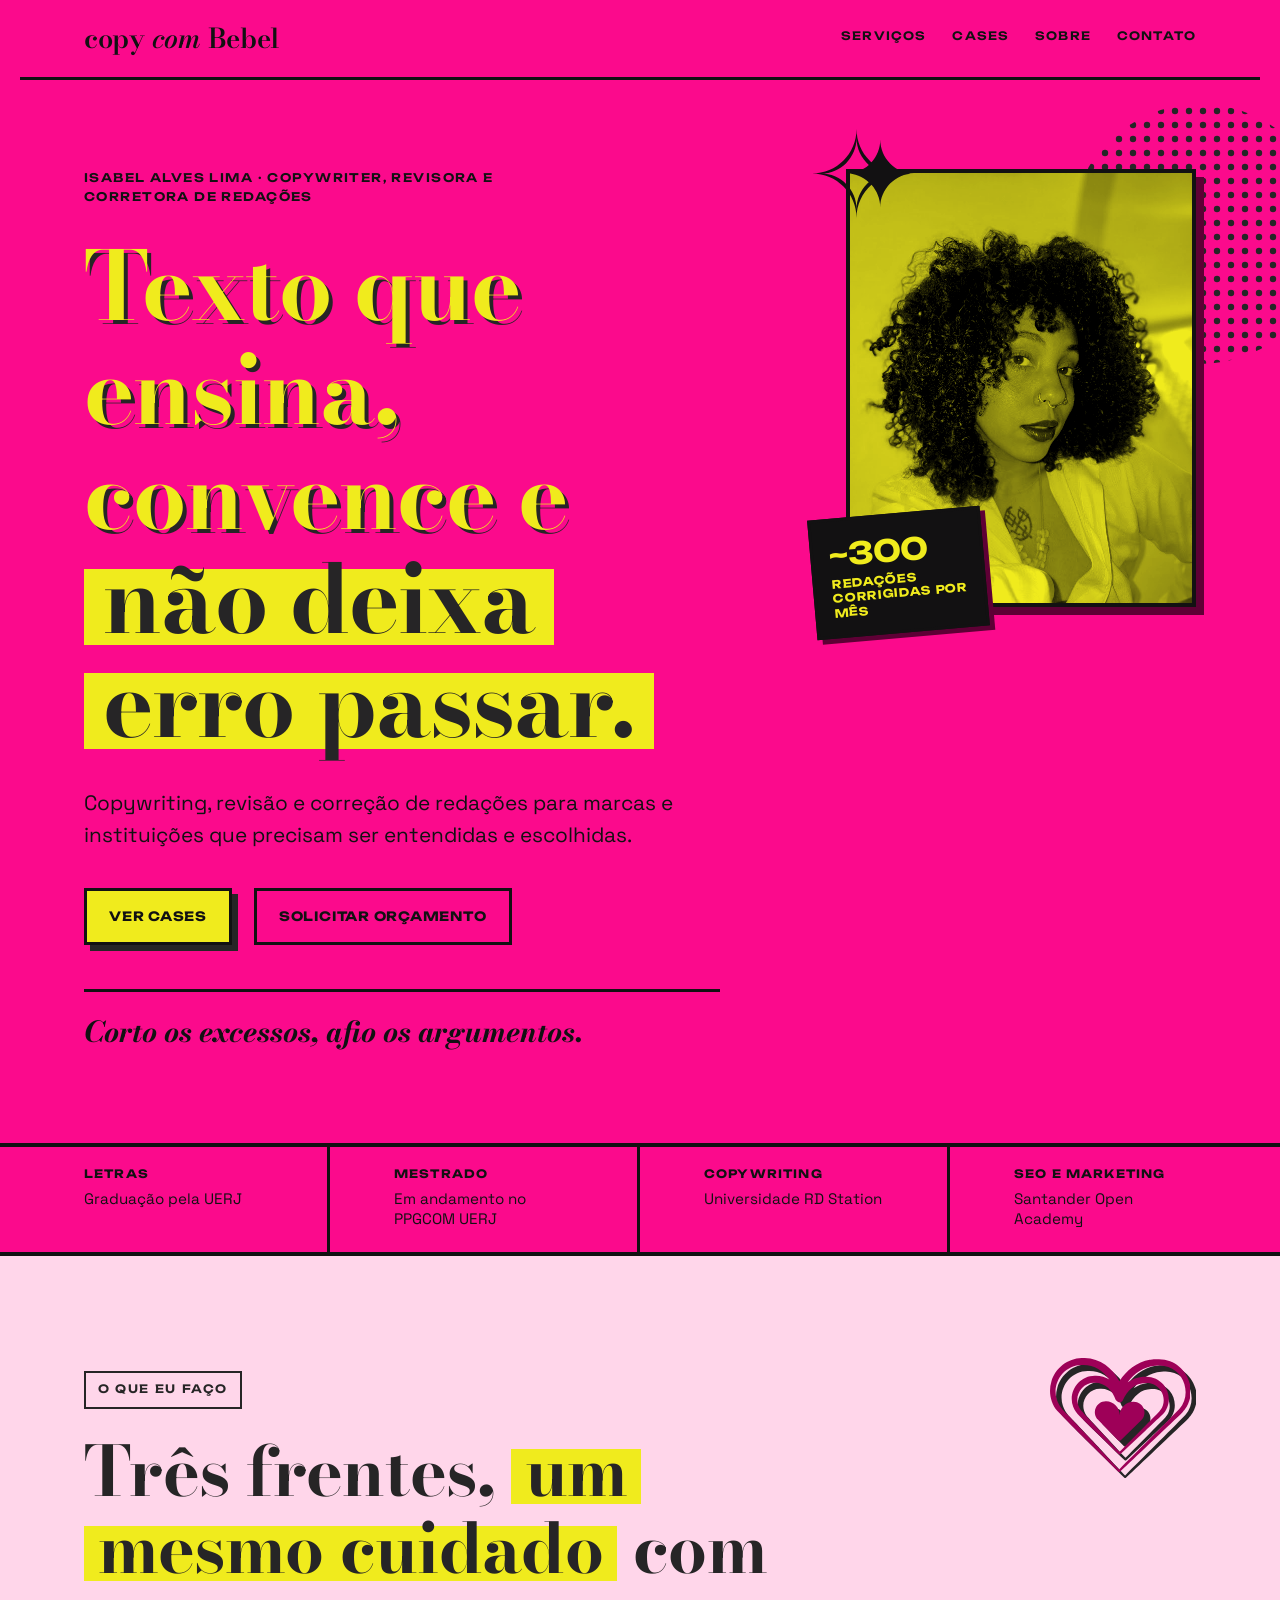
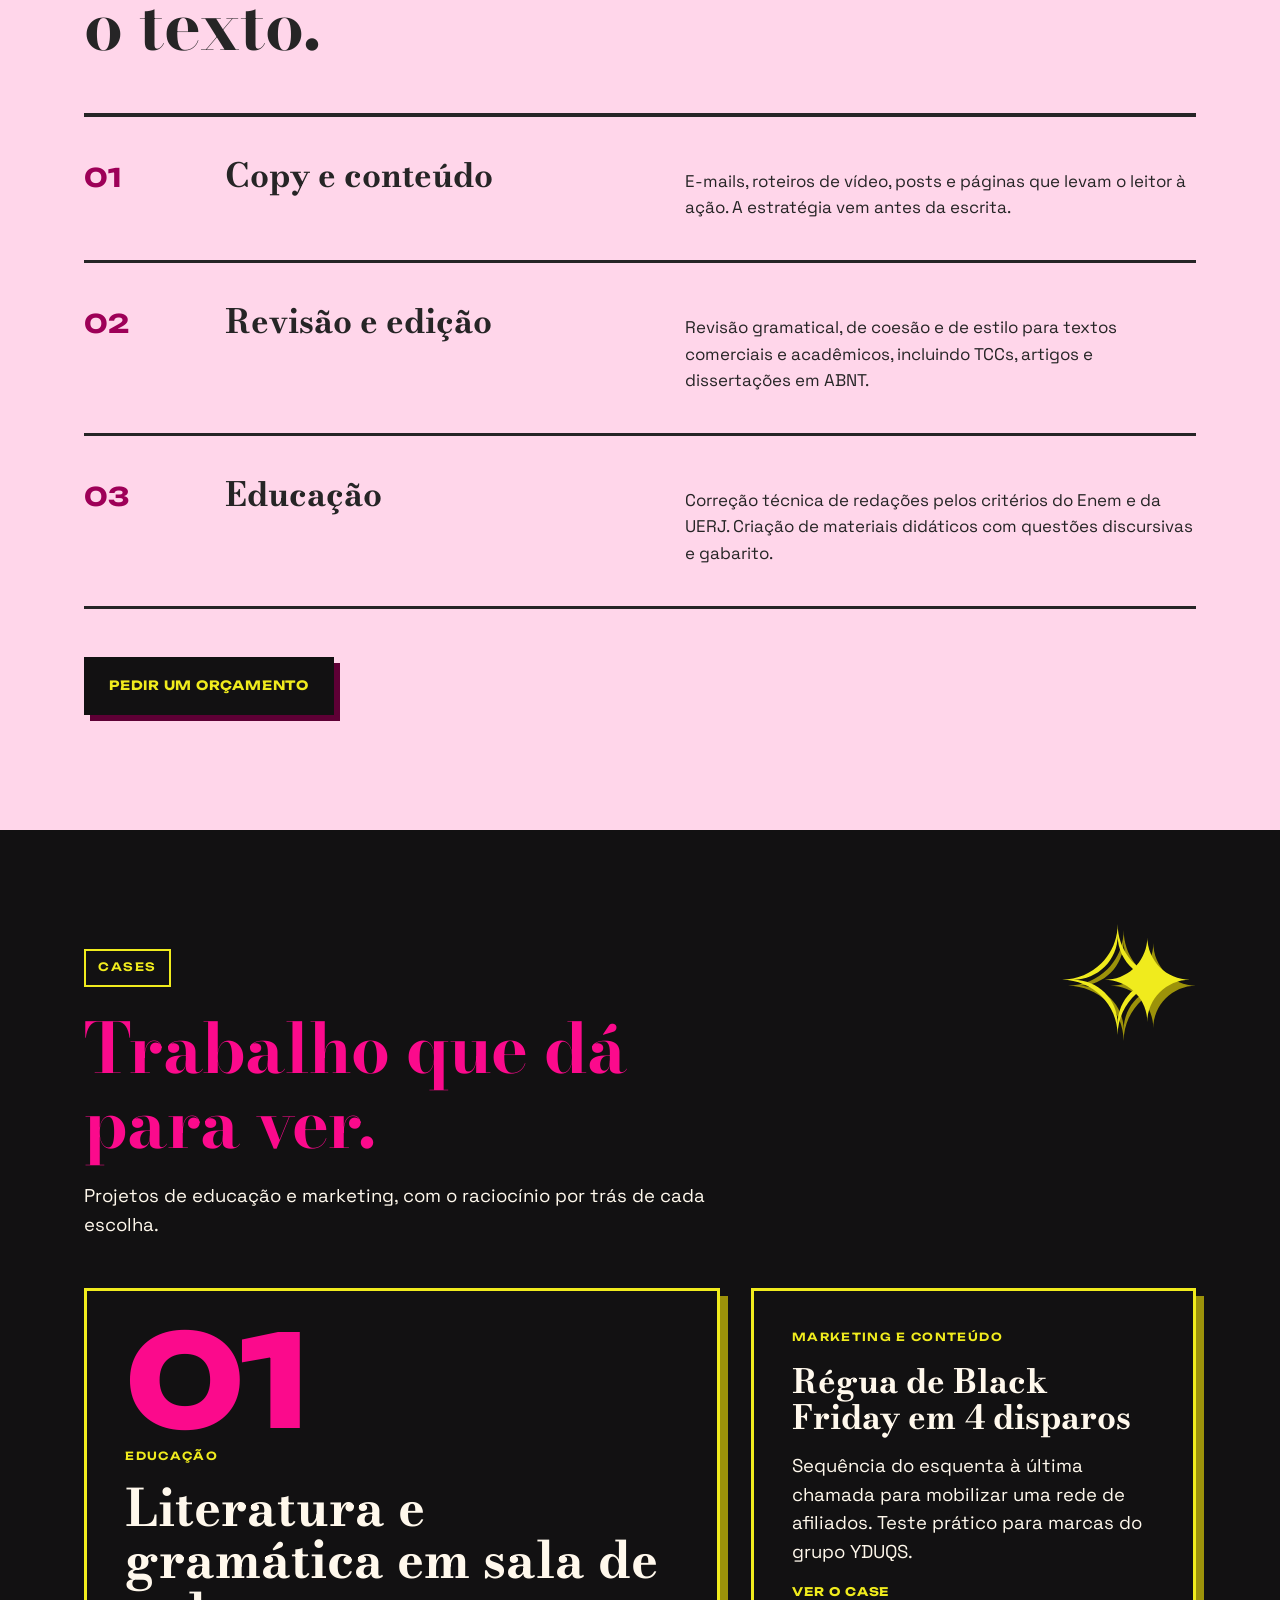
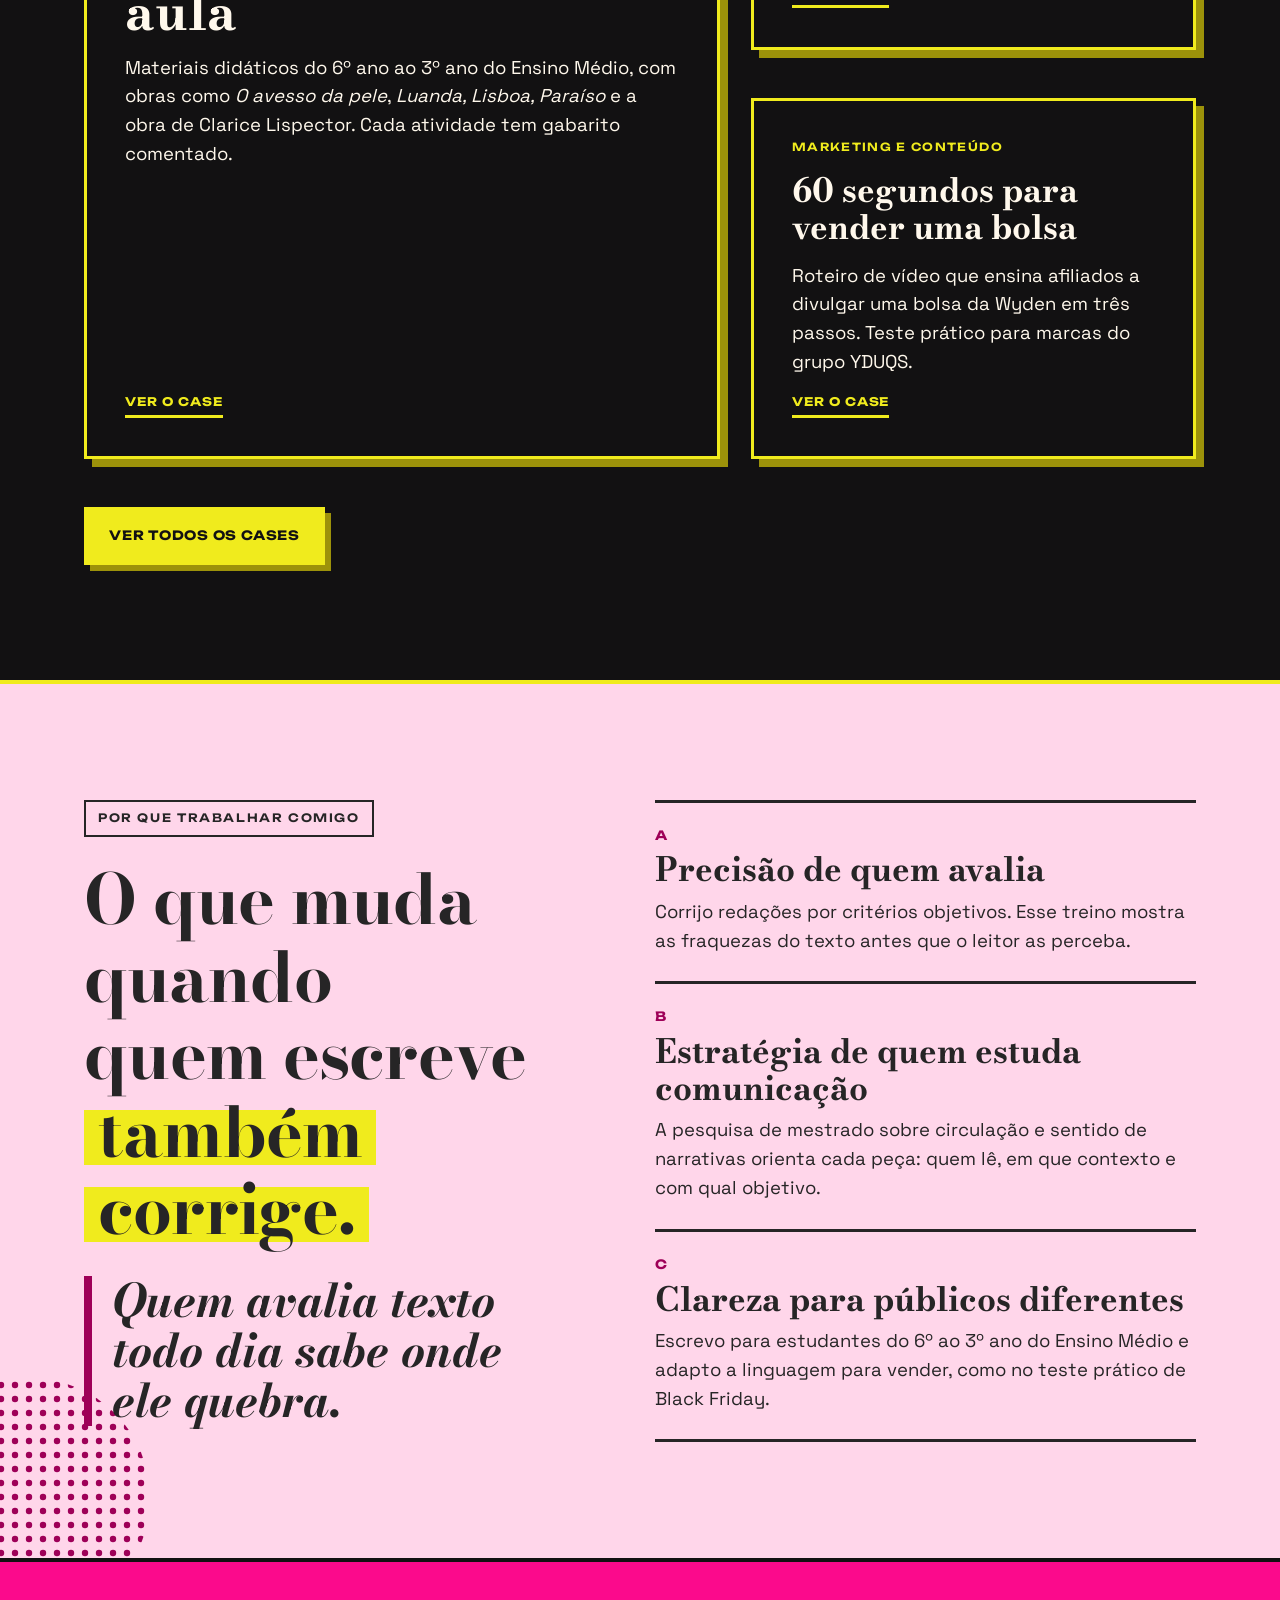
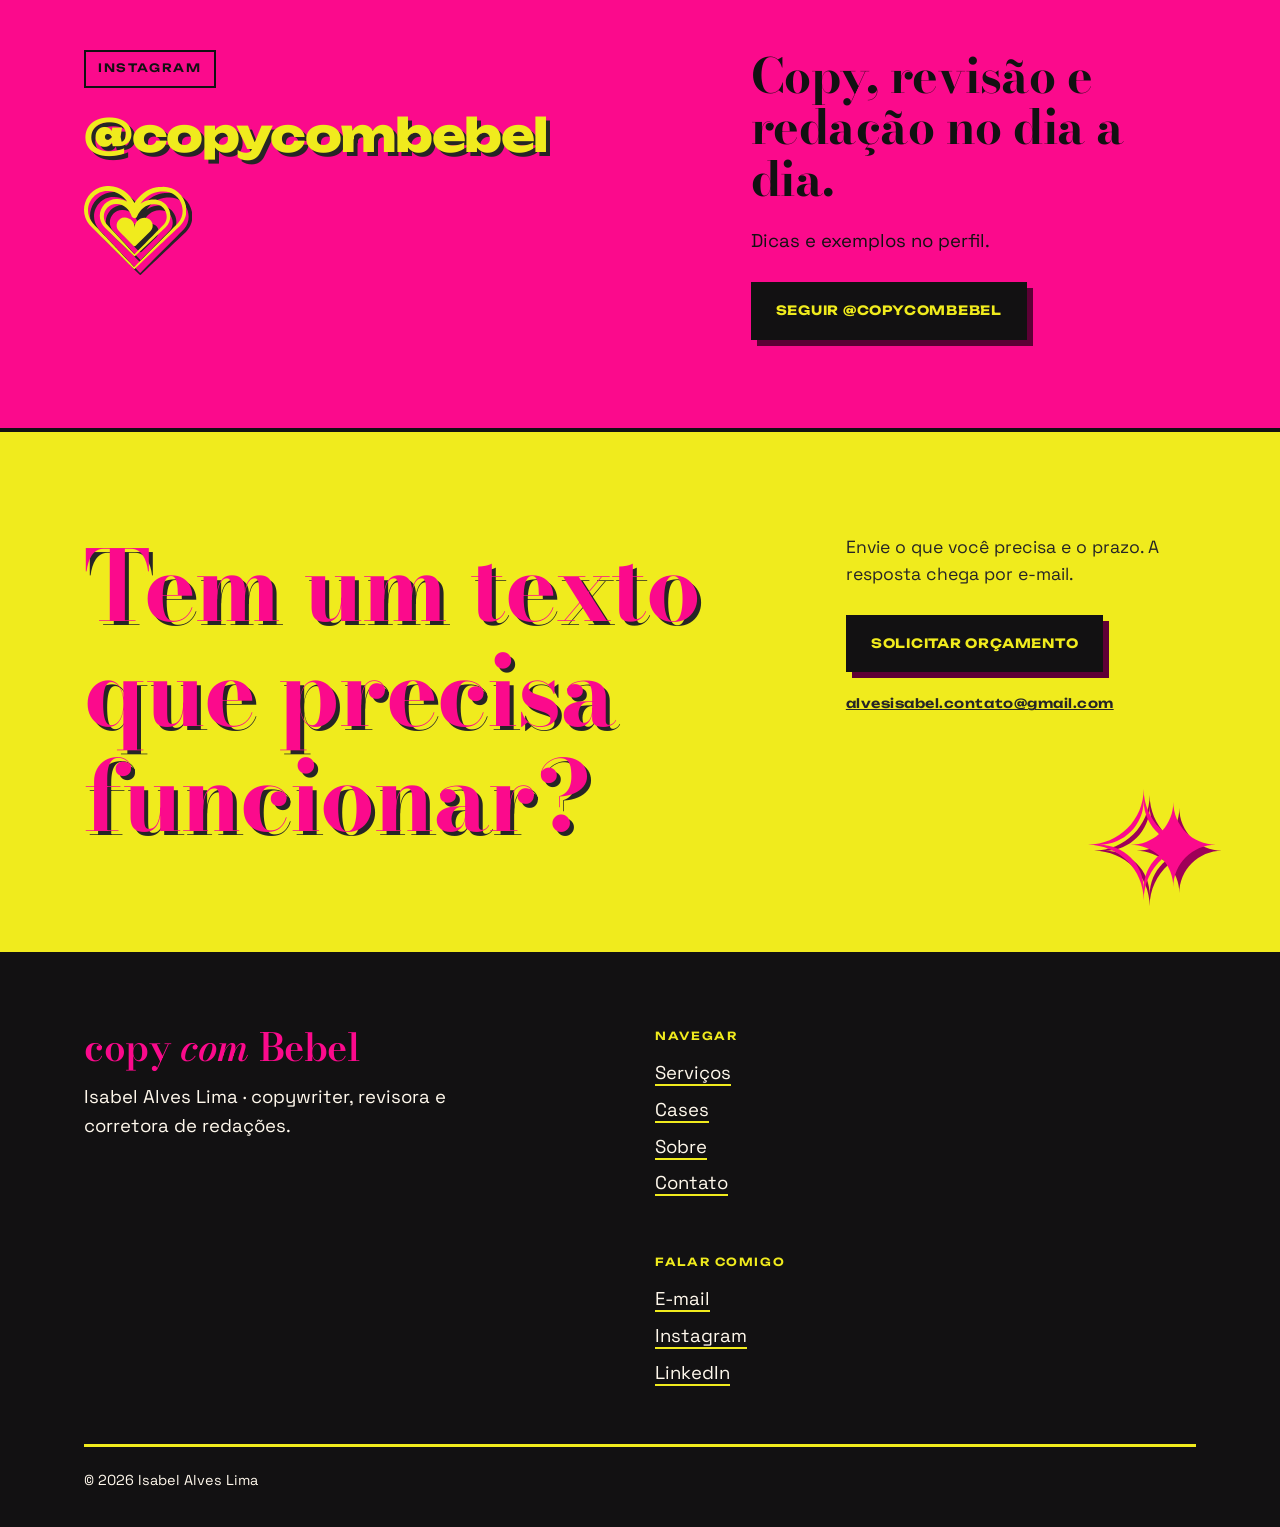
==== index.html @ 8095c794 "Add files via upload" ====
<!DOCTYPE html>
<html lang="pt-BR">
<head>
<meta charset="utf-8">
<meta name="viewport" content="width=device-width, initial-scale=1">
<title>Isabel Alves Lima (Bebel) · Copywriter, revisora e corretora de redações</title>
<meta name="description" content="Copywriting, revisão de textos e correção de redações para marcas e instituições. Portfólio de Isabel Alves Lima (Bebel).">
<meta property="og:title" content="Isabel Alves Lima (Bebel) · Copywriter, revisora e corretora de redações">
<meta property="og:description" content="Copywriting, revisão de textos e correção de redações para marcas e instituições.">
<meta property="og:type" content="website">
<meta property="og:locale" content="pt_BR">
<meta name="theme-color" content="#FB0A8C">

<link rel="preconnect" href="https://fonts.googleapis.com">
<link rel="preconnect" href="https://fonts.gstatic.com" crossorigin>
<link href="https://fonts.googleapis.com/css2?family=Bodoni+Moda:ital,opsz,wght@0,6..96,500..800;1,6..96,500..800&family=Space+Grotesk:wght@400..700&family=Unbounded:wght@400..800&display=swap" rel="stylesheet">

<link rel="stylesheet" href="style.css">
</head>

<body>
<svg width="0" height="0" style="position:absolute" aria-hidden="true" focusable="false">
  <symbol id="faisca" viewBox="0 0 136.7 118.88"><path d="M79.39,74.49c7.3,8.08,11.75,18.79,11.75,30.53h0c0-25.17,20.4-45.57,45.56-45.57h0c-25.16,0-45.56-20.4-45.56-45.57h0c0,11.75-4.45,22.45-11.74,30.53-.86-.77-1.7-1.55-2.52-2.36-10.78-10.78-17.42-25.63-17.42-42.05,0,16.42-6.66,31.27-17.41,42.05C31.29,52.78,16.42,59.44,0,59.44c16.42,0,31.29,6.66,42.05,17.42,10.75,10.76,17.41,25.63,17.41,42.02C59.46,101.23,67.17,85.38,79.39,74.49ZM45.59,73.29c-8.55-8.55-20.37-13.85-33.42-13.85,13.05,0,24.87-5.3,33.42-13.85,8.58-8.55,13.87-20.37,13.87-33.42,0,14.29,6.36,27.09,16.38,35.76-8.05,7.16-18.65,11.52-30.27,11.52h0c11.62,0,22.21,4.36,30.26,11.52-.86.74-1.71,1.51-2.52,2.32-8.55,8.55-13.85,20.38-13.85,33.45C59.46,93.67,54.17,81.84,45.59,73.29Z"/></symbol>
  <symbol id="coracao" viewBox="0 0 89.94 72.95"><path d="M68.87.78c-.42,0-1.42.03-1.84.03-.41.04-1.24.09-1.66.13-.3.04-1.35.21-1.64.24-4.03.7-7.89,2.37-11.17,4.8-3.29,2.44-6.05,5.49-8.23,8.92C39.83,6.15,31.65-.19,21.26,0,11.99-.25,3.52,6.01.92,14.89c-2.03,6.39-.64,13.73,3.66,18.87,10.49,10.95,28.33,28.2,39.08,38.97.27.29.73.3,1.01.01,9.47-8.99,29.35-27.87,38.62-36.67.44-.43,1.1-1.08,1.52-1.54.39-.47,1.04-1.21,1.38-1.72C95.91,19.26,85.52.19,68.87.78ZM44.4,59.95c-5.76-6.22-16.59-17.89-22.08-23.73-1.84-1.95-3.56-3.64-4.34-6.14-2.37-7.06,3.26-14.83,10.81-14.28,6.45-.04,11.25,5.07,13.14,10.9,0,0,.89.95.89.95,1.09,1.21,3.24.8,3.79-.75,1.21-3,3.21-5.78,5.73-7.79,2.38-1.9,5.34-3,8.39-3.1,1.78-.13,3.6.03,5.26.73,6.28,2.52,8.71,10.87,4.66,16.36-.1.14-.46.59-.56.73-.26.27-.6.68-.87.94C63.25,40.82,50.84,53.41,44.4,59.95ZM82.62,32.61c-9.54,9.78-28.32,28.39-38.44,38.59-.94-1.01-16.27-17.27-16.27-17.27,0,0-16.82-17.76-16.82-17.76-.67-.7-2.51-2.63-3.11-3.31-1.56-1.72-2.79-3.78-3.53-5.97C.67,15.83,9.36,3.77,21.17,4.47c7.19-.01,12.94,3.81,16.77,9.3-2.64-1.61-5.7-2.53-9.06-2.44-10.27-.22-17.71,10.3-14.07,19.89.81,2.18,2.21,4.09,3.87,5.65,6.61,6.52,18.53,18.13,25.19,24.62.27.29.74.3,1.02,0l16.2-15.18c1.85-1.75,8.95-8.36,10.65-10.01,5.3-5.08,5.49-13.63.81-19.21-2.76-3.43-7.22-5.33-11.6-5.17-.87,0-1.8.03-2.67.15-3.13.36-6.09,1.62-8.64,3.46,4.14-5.89,10.22-10.08,17.64-10.61.9-.05,2-.09,2.9-.1,1.83.02,3.65.34,5.39.93C86.47,9.67,90.29,23.82,82.62,32.61Z"/><path d="M53.41,27.89h0c-4.85-.06-8.83,3.82-8.89,8.67v.13c.06-4.87-3.8-8.88-8.67-9.01h0c-6.24-.17-9.53,7.35-5.16,11.82l12.58,12.9c.57.59,1.52.6,2.11.02l12.9-12.58C62.76,35.48,59.66,27.88,53.41,27.89Z"/></symbol>
</svg>
<a class="skip" href="#conteudo">Ir para o conteúdo</a>

<!-- =============== 1 · HERO · Seção Clássica =============== -->
<header class="sec sec--classica">
  <div class="topo">
    <a class="logo" href="index.html" aria-label="copy com Bebel, página inicial">copy <em>com</em> Bebel</a>
    <nav class="menu" aria-label="Principal">
      <a href="#servicos">Serviços</a>
      <a href="#cases">Cases</a>
      <a href="#sobre">Sobre</a>
      <a href="contato.html">Contato</a>
    </nav>
  </div>

  <div class="hero grid" id="conteudo">
    <span class="ht ht--preto ht-a" aria-hidden="true"></span>

    <div class="hero__texto">
      <p class="kicker">Isabel Alves Lima · copywriter, revisora e corretora de redações</p>
      <h1 class="display">Texto que ensina, convence e <span class="mark">não deixa erro passar.</span></h1>
      <p class="hero__sub">Copywriting, revisão e correção de redações para marcas e instituições que precisam ser entendidas e escolhidas.</p>
      <div class="acoes">
        <a class="btn" href="#cases">Ver cases</a>
        <a class="btn btn--vazio" href="contato.html">Solicitar orçamento</a>
      </div>
      <p class="lema">Corto os excessos, afio os argumentos.</p>
    </div>

    <figure class="hero__foto">
      <div class="foto">
        <img src="assets/foto-bebel.jpg" alt="Isabel Alves Lima, a Bebel" width="800" height="1000">
      </div>
      <svg class="deco deco--hero" viewBox="0 0 136.7 118.88" aria-hidden="true" focusable="false"><use href="#faisca"/></svg>
      <figcaption class="selo"><b>~300</b>redações corrigidas por mês</figcaption>
    </figure>
  </div>

  <div class="fatos">
    <ul>
      <li><strong>Letras</strong>Graduação pela UERJ</li>
      <li><strong>Mestrado</strong>Em andamento no PPGCOM UERJ</li>
      <li><strong>Copywriting</strong>Universidade RD Station</li>
      <li><strong>SEO e Marketing</strong>Santander Open Academy</li>
    </ul>
  </div>
</header>

<main>

<!-- =============== 2 · SERVIÇOS · Seção Suave =============== -->
<section class="sec sec--suave" id="servicos" aria-labelledby="t-servicos">
  <svg class="deco deco--servicos" viewBox="0 0 89.94 72.95" aria-hidden="true" focusable="false"><use href="#coracao"/></svg>
  <div class="wrap grid">
    <div class="cab">
      <span class="tag">O que eu faço</span>
      <h2 class="display h2" id="t-servicos">Três frentes, <span class="mark">um mesmo cuidado</span> com o texto.</h2>
    </div>

    <div class="linhas">
      <article class="linha">
        <span class="num">01</span>
        <h3 class="h3">Copy e conteúdo</h3>
        <p>E-mails, roteiros de vídeo, posts e páginas que levam o leitor à ação. A estratégia vem antes da escrita.</p>
      </article>
      <article class="linha">
        <span class="num">02</span>
        <h3 class="h3">Revisão e edição</h3>
        <p>Revisão gramatical, de coesão e de estilo para textos comerciais e acadêmicos, incluindo TCCs, artigos e dissertações em ABNT.</p>
      </article>
      <article class="linha">
        <span class="num">03</span>
        <h3 class="h3">Educação</h3>
        <p>Correção técnica de redações pelos critérios do Enem e da UERJ. Criação de materiais didáticos com questões discursivas e gabarito.</p>
      </article>
    </div>

    <div class="servicos__fim">
      <a class="btn btn--preto" href="contato.html">Pedir um orçamento</a>
    </div>
  </div>
</section>

<!-- =============== 3 · CASES · Seção Noturna =============== -->
<section class="sec sec--noturna" id="cases" aria-labelledby="t-cases">
  <svg class="deco deco--cases" viewBox="0 0 136.7 118.88" aria-hidden="true" focusable="false"><use href="#faisca"/></svg>
  <div class="wrap grid">
    <div class="cab">
      <span class="tag">Cases</span>
      <h2 class="display h2" id="t-cases">Trabalho que dá para ver.</h2>
      <p>Projetos de educação e marketing, com o raciocínio por trás de cada escolha.</p>
    </div>

    <article class="case case--grande" id="case-1">
      <span class="grande-num" aria-hidden="true">01</span>
      <span class="rotulo">Educação</span>
      <h3 class="h3">Literatura e gramática em sala de aula</h3>
      <p>Materiais didáticos do 6º ano ao 3º ano do Ensino Médio, com obras como <em>O avesso da pele</em>, <em>Luanda, Lisboa, Paraíso</em> e a obra de Clarice Lispector. Cada atividade tem gabarito comentado.</p>
      <a class="link" href="cases.html#case-1">Ver o case</a>
    </article>

    <article class="case case--a" id="case-4">
      <span class="rotulo">Marketing e conteúdo</span>
      <h3 class="h3">Régua de Black Friday em 4 disparos</h3>
      <p>Sequência do esquenta à última chamada para mobilizar uma rede de afiliados. Teste prático para marcas do grupo YDUQS.</p>
      <a class="link" href="cases.html#case-4">Ver o case</a>
    </article>

    <article class="case case--b" id="case-6">
      <span class="rotulo">Marketing e conteúdo</span>
      <h3 class="h3">60 segundos para vender uma bolsa</h3>
      <p>Roteiro de vídeo que ensina afiliados a divulgar uma bolsa da Wyden em três passos. Teste prático para marcas do grupo YDUQS.</p>
      <a class="link" href="cases.html#case-6">Ver o case</a>
    </article>

    <div class="cases__fim">
      <a class="btn btn--noturno" href="cases.html">Ver todos os cases</a>
    </div>
  </div>
</section>

<!-- =============== 4 · POR QUE · Seção Suave =============== -->
<section class="sec sec--suave" id="sobre" aria-labelledby="t-sobre">
  <span class="ht ht--rosa800 ht-a" aria-hidden="true"></span>
  <div class="wrap grid">
    <div class="lado">
      <span class="tag">Por que trabalhar comigo</span>
      <h2 class="display h2" id="t-sobre">O que muda quando quem escreve <span class="mark">também corrige.</span></h2>
      <p class="citacao">Quem avalia texto todo dia sabe onde ele quebra.</p>
    </div>

    <div class="corpo">
      <div class="ponto">
        <span class="num">A</span>
        <h3 class="h3">Precisão de quem avalia</h3>
        <p>Corrijo redações por critérios objetivos. Esse treino mostra as fraquezas do texto antes que o leitor as perceba.</p>
      </div>
      <div class="ponto">
        <span class="num">B</span>
        <h3 class="h3">Estratégia de quem estuda comunicação</h3>
        <p>A pesquisa de mestrado sobre circulação e sentido de narrativas orienta cada peça: quem lê, em que contexto e com qual objetivo.</p>
      </div>
      <div class="ponto">
        <span class="num">C</span>
        <h3 class="h3">Clareza para públicos diferentes</h3>
        <p>Escrevo para estudantes do 6º ao 3º ano do Ensino Médio e adapto a linguagem para vender, como no teste prático de Black Friday.</p>
      </div>
    </div>
  </div>
</section>

<!-- =============== 5 · INSTAGRAM · Seção Clássica =============== -->
<section class="sec sec--classica" id="instagram" aria-labelledby="t-insta">
  <div class="wrap grid">
    <div class="esq">
      <span class="tag">Instagram</span>
      <p class="arroba">@copycombebel</p>
      <svg class="deco deco--insta" viewBox="0 0 89.94 72.95" aria-hidden="true" focusable="false"><use href="#coracao"/></svg>
    </div>
    <div class="dir">
      <h2 class="display" id="t-insta">Copy, revisão e redação no dia a dia.</h2>
      <p>Dicas e exemplos no perfil.</p>
      <a class="btn btn--preto" href="https://instagram.com/copycombebel" rel="noopener">Seguir @copycombebel</a>
    </div>
  </div>
</section>

<!-- =============== 6 · CHAMADA · Seção Invertida =============== -->
<section class="sec sec--invertida" id="chamada" aria-labelledby="t-chamada">
  <svg class="deco deco--chamada" viewBox="0 0 136.7 118.88" aria-hidden="true" focusable="false"><use href="#faisca"/></svg>
  <div class="wrap grid">
    <div class="esq">
      <h2 class="display" id="t-chamada">Tem um texto que precisa funcionar?</h2>
    </div>
    <div class="dir">
      <p>Envie o que você precisa e o prazo. A resposta chega por e-mail.</p>
      <a class="btn btn--preto" href="contato.html">Solicitar orçamento</a>
      <a class="mail" href="mailto:alvesisabel.contato@gmail.com">alvesisabel.contato@gmail.com</a>
    </div>
  </div>
</section>

</main>

<!-- =============== 7 · RODAPÉ · Seção Noturna =============== -->
<footer class="sec sec--noturna rodape">
  <div class="wrap grid">
    <div class="nome">
      <a class="logo" href="index.html">copy <em>com</em> Bebel</a>
      <p>Isabel Alves Lima · copywriter, revisora e corretora de redações.</p>
    </div>
    <div class="col">
      <h3>Navegar</h3>
      <ul>
        <li><a href="#servicos">Serviços</a></li>
        <li><a href="#cases">Cases</a></li>
        <li><a href="#sobre">Sobre</a></li>
        <li><a href="contato.html">Contato</a></li>
      </ul>
    </div>
    <div class="col">
      <h3>Falar comigo</h3>
      <ul>
        <li><a href="mailto:alvesisabel.contato@gmail.com">E-mail</a></li>
        <li><a href="https://instagram.com/copycombebel" rel="noopener">Instagram</a></li>
        <li><a href="https://www.linkedin.com/in/isabel-alves-lima/" rel="noopener">LinkedIn</a></li>
      </ul>
    </div>
    <p class="fim">© 2026 Isabel Alves Lima</p>
  </div>
</footer>
</body>
</html>
---- style.css ----
/* =========================================================
   copy com Bebel · zine / risografia
   Cores chapadas, sombras chapadas, retícula só como textura
   ========================================================= */
:root{
  --rosa:#FB0A8C;
  --amarelo:#F0EB1D;
  --preto:#262526;
  --preto-fundo:#121112;
  --papel:#FFF8EC;
  --suave:#FFD6EA;
  --rosa-800:#9E0058;
  --rosa-900:#5E0035;
  --amarelo-sombra:#9C920A;

  --titulo:"Bodoni Moda","Didot","Bodoni 72",Georgia,serif;
  --selo:"Unbounded","Arial Black",Arial,sans-serif;
  --corpo:"Space Grotesk",system-ui,-apple-system,"Segoe UI",Arial,sans-serif;

  --pad:clamp(20px,5vw,72px);
  --max:1240px;
}

*,*::before,*::after{box-sizing:border-box}
html{scroll-behavior:smooth;-webkit-text-size-adjust:100%}
body{
  margin:0;
  font-family:var(--corpo);
  font-size:clamp(1rem,.96rem + .25vw,1.16rem);
  line-height:1.55;
  color:var(--preto-fundo);
  background:var(--rosa);
}
img{max-width:100%;display:block}
a{color:inherit}
h1,h2,h3,p,ul,figure{margin:0}
ul{padding:0;list-style:none}

.skip{
  position:absolute;left:-9999px;top:0;z-index:100;
  background:var(--amarelo);color:var(--preto-fundo);
  padding:12px 16px;font-family:var(--selo);font-size:.8rem;border:3px solid var(--preto-fundo);
}
.skip:focus{left:12px;top:12px}

/* ---------- Estrutura de seção ---------- */
.sec{position:relative;overflow:hidden;border-bottom:4px solid var(--preto-fundo)}
.wrap{position:relative;z-index:1;max-width:var(--max);margin:0 auto;padding:clamp(56px,9vw,120px) var(--pad)}
.grid{display:grid;grid-template-columns:repeat(12,1fr);column-gap:clamp(16px,2.4vw,32px);row-gap:clamp(28px,4vw,48px)}

/* 1. Clássica */
.sec--classica{
  background:var(--rosa);color:var(--preto-fundo);
  --line:var(--preto-fundo);--focus:var(--preto-fundo);
}
/* 2. Noturna */
.sec--noturna{
  background:var(--preto-fundo);color:var(--papel);
  border-bottom-color:var(--amarelo);
  --line:var(--amarelo);--focus:var(--amarelo);
}
/* 3. Suave */
.sec--suave{
  background:var(--suave);color:var(--preto);
  --line:var(--preto);--focus:var(--rosa-800);
}
/* 4. Invertida */
.sec--invertida{
  background:var(--amarelo);color:var(--preto);
  --line:var(--preto);--focus:var(--preto);
}

a:focus-visible,button:focus-visible{outline:3px solid var(--focus,var(--preto-fundo));outline-offset:4px}

/* ---------- Tipografia ---------- */
.tag{
  display:inline-block;
  font-family:var(--selo);font-weight:600;font-size:.72rem;
  letter-spacing:.14em;text-transform:uppercase;
  padding:8px 12px;border:2px solid var(--line);
}
.display{
  font-family:var(--titulo);font-weight:700;
  font-variation-settings:"opsz" 28;
  line-height:1.08;letter-spacing:-.01em;
}
.h2{font-size:clamp(2.2rem,5.4vw,4.6rem)}
.h3{
  font-family:var(--titulo);font-weight:700;
  font-variation-settings:"opsz" 6;
  font-size:clamp(1.5rem,2.6vw,2.2rem);line-height:1.1;
}
.num{font-family:var(--selo);font-weight:700;line-height:1}

/* Marca-texto chapado */
.mark{
  color:var(--preto);
  background-image:url("data:image/svg+xml,%3Csvg xmlns='http://www.w3.org/2000/svg' width='2' height='2'%3E%3Crect width='2' height='2' fill='%23F0EB1D'/%3E%3C/svg%3E");
  background-repeat:no-repeat;
  background-size:100% .8em;
  background-position:0 62%;
  padding:0 .2em;
  -webkit-box-decoration-break:clone;box-decoration-break:clone;
}

/* ---------- Botões ---------- */
.btn{
  display:inline-block;
  font-family:var(--selo);font-weight:700;font-size:.8rem;
  letter-spacing:.06em;text-transform:uppercase;text-decoration:none;
  padding:16px 22px;
  border:3px solid var(--preto-fundo);
  background:var(--amarelo);color:var(--preto-fundo);
  box-shadow:6px 6px 0 var(--preto);
  transition:transform .12s ease,box-shadow .12s ease;
}
.btn:hover{transform:translate(6px,6px);box-shadow:0 0 0 var(--preto)}
.btn--vazio{background:transparent;box-shadow:none}
.btn--vazio:hover{transform:none;background:var(--preto-fundo);color:var(--amarelo)}
.btn--preto{background:var(--preto-fundo);color:var(--amarelo);box-shadow:6px 6px 0 var(--rosa-900)}
.btn--preto:hover{box-shadow:0 0 0 var(--rosa-900)}
.btn--noturno{border-color:var(--amarelo);box-shadow:6px 6px 0 var(--amarelo-sombra)}
.btn--noturno:hover{box-shadow:0 0 0 var(--amarelo-sombra)}
.acoes{display:flex;flex-wrap:wrap;gap:20px 22px}

/* ---------- Retícula (halftone) usada com parcimônia ---------- */
.ht{position:absolute;z-index:0;pointer-events:none}
.ht--preto{background-image:url("data:image/svg+xml,%3Csvg xmlns='http://www.w3.org/2000/svg' width='14' height='14'%3E%3Ccircle cx='7' cy='7' r='3.2' fill='%23262526'/%3E%3C/svg%3E")}
.ht--rosa{background-image:url("data:image/svg+xml,%3Csvg xmlns='http://www.w3.org/2000/svg' width='14' height='14'%3E%3Ccircle cx='7' cy='7' r='3.2' fill='%23FB0A8C'/%3E%3C/svg%3E")}
.ht--rosa800{background-image:url("data:image/svg+xml,%3Csvg xmlns='http://www.w3.org/2000/svg' width='14' height='14'%3E%3Ccircle cx='7' cy='7' r='3.2' fill='%239E0058'/%3E%3C/svg%3E")}


/* ---------- Componentes gráficos da marca (SVG, cor chapada) ---------- */
.deco{position:absolute;z-index:0;display:block;height:auto;fill:currentColor;pointer-events:none}
.deco--hero{z-index:3;width:clamp(64px,8vw,104px);left:-34px;top:-40px;color:var(--preto-fundo)}
.deco--servicos{width:clamp(96px,11vw,150px);right:clamp(24px,7vw,110px);top:clamp(56px,8vw,110px);color:var(--rosa-800);filter:drop-shadow(6px 6px 0 var(--preto))}
.deco--cases{width:clamp(90px,10vw,140px);right:clamp(24px,7vw,110px);top:clamp(52px,7vw,96px);color:var(--amarelo);filter:drop-shadow(6px 6px 0 var(--amarelo-sombra))}
.deco--insta{position:static;width:clamp(72px,8vw,110px);margin-top:28px;color:var(--amarelo);filter:drop-shadow(6px 6px 0 var(--preto))}
.deco--chamada{width:clamp(90px,10vw,140px);right:clamp(24px,5vw,80px);bottom:clamp(24px,4vw,56px);color:var(--rosa);filter:drop-shadow(6px 6px 0 var(--rosa-800))}
@media (max-width:960px){
  .deco--servicos,.deco--cases,.deco--chamada{display:none}
  .deco--hero{left:-8px;top:-34px}
}

/* =========================================================
   1 · HERO (Clássica)
   ========================================================= */
.topo{
  display:flex;flex-wrap:wrap;align-items:center;justify-content:space-between;
  gap:14px 32px;
  max-width:var(--max);margin:0 auto;padding:22px var(--pad);
  border-bottom:3px solid var(--line);
}
.logo{
  font-family:var(--titulo);font-weight:600;font-variation-settings:"opsz" 11;font-size:1.7rem;line-height:1;
  text-decoration:none;color:var(--preto-fundo);letter-spacing:-.01em;
}
.logo em{font-style:italic;font-weight:600}
.menu{display:flex;flex-wrap:wrap;gap:6px 26px}
.menu a{
  font-family:var(--selo);font-weight:600;font-size:.72rem;letter-spacing:.1em;text-transform:uppercase;
  text-decoration:none;color:var(--preto-fundo);
  padding:6px 0;border-bottom:3px solid transparent;
}
.menu a:hover{border-bottom-color:var(--preto-fundo)}

.hero{max-width:var(--max);margin:0 auto;padding:clamp(40px,7vw,96px) var(--pad) clamp(48px,7vw,88px);position:relative}
.hero__texto{grid-column:1 / span 7;position:relative;z-index:2}
.hero__foto{grid-column:9 / span 4;position:relative;align-self:start;margin-top:0}

.kicker{
  font-family:var(--selo);font-weight:600;font-size:.74rem;letter-spacing:.12em;text-transform:uppercase;
  margin-bottom:28px;max-width:46ch;
}
.hero h1{
  color:var(--amarelo);
  font-size:clamp(2.7rem,7.4vw,6.4rem);
  text-shadow:4px 4px 0 var(--preto);
  line-height:1.1;
  margin-bottom:32px;
}
.hero h1 .mark{text-shadow:none}
#servicos h2,#sobre h2{line-height:1.12}
.hero__sub{max-width:34em;font-size:clamp(1.05rem,1rem + .4vw,1.3rem);margin-bottom:36px;color:var(--preto-fundo)}
.lema{
  font-family:var(--titulo);font-style:italic;font-weight:700;font-variation-settings:"opsz" 11;
  font-size:clamp(1.3rem,2.4vw,1.8rem);margin-top:44px;
  padding-top:18px;border-top:3px solid var(--line);max-width:28em;
}

.foto{
  position:relative;
  background:var(--amarelo);
  border:4px solid var(--preto-fundo);
  box-shadow:8px 8px 0 var(--rosa-900);
  aspect-ratio:4/5;
  overflow:hidden;
}
.foto img{
  width:100%;height:100%;object-fit:cover;
  filter:grayscale(1) contrast(1.25);
  mix-blend-mode:multiply;
}
.selo{
  position:absolute;left:-34px;bottom:-26px;z-index:3;
  transform:rotate(-5deg);
  background:var(--preto-fundo);color:var(--amarelo);
  font-family:var(--selo);font-weight:700;font-size:.72rem;letter-spacing:.06em;text-transform:uppercase;
  line-height:1.3;padding:14px 16px;border:3px solid var(--preto-fundo);
  box-shadow:5px 5px 0 var(--rosa-900);
  max-width:15em;
}
.selo b{display:block;font-size:1.9rem;letter-spacing:-.02em;margin-bottom:2px}
.hero .ht-a{width:260px;height:260px;border-radius:50%;right:-70px;top:24px;z-index:0}

.fatos{
  border-top:4px solid var(--line);
  position:relative;z-index:2;
}
.fatos ul{
  max-width:var(--max);margin:0 auto;
  display:grid;grid-template-columns:repeat(4,1fr);
}
.fatos li{
  padding:20px var(--pad) 22px;
  border-right:3px solid var(--line);
  font-size:.95rem;line-height:1.35;
}
.fatos li:first-child{padding-left:var(--pad)}
.fatos li:last-child{border-right:0}
.fatos strong{display:block;font-family:var(--selo);font-weight:700;font-size:.72rem;letter-spacing:.1em;text-transform:uppercase;margin-bottom:6px}

/* =========================================================
   2 · SERVIÇOS (Suave)
   ========================================================= */
#servicos .cab{grid-column:1 / span 8}
#servicos .cab .tag{margin-bottom:24px}
#servicos h2{color:var(--preto)}
#servicos .cab p{margin-top:22px;max-width:36em;font-size:1.1rem}
.linhas{grid-column:1 / -1;border-top:4px solid var(--line)}
.linha{
  display:grid;grid-template-columns:90px minmax(0,4fr) minmax(0,5fr);
  gap:12px clamp(20px,4vw,56px);
  padding:clamp(24px,3.2vw,40px) 0;
  border-bottom:3px solid var(--line);
  align-items:baseline;
}
.linha .num{font-size:1.6rem;color:var(--rosa-800)}
.linha p{font-size:1.06rem;max-width:34em}
.servicos__fim{grid-column:1 / -1;display:flex;justify-content:flex-start}
#servicos .ht-a{width:220px;height:220px;right:-60px;top:36px;border-radius:50%;opacity:1}

/* =========================================================
   3 · CASES (Noturna)
   ========================================================= */
#cases h2{color:var(--rosa)}
#cases .cab{grid-column:1 / span 7}
#cases .cab .tag{margin-bottom:24px;color:var(--amarelo)}
#cases .cab p{margin-top:22px;max-width:34em;color:var(--papel)}
.case{
  background:var(--preto-fundo);
  border:3px solid var(--amarelo);
  box-shadow:8px 8px 0 var(--amarelo-sombra);
  padding:clamp(22px,3vw,40px);
  display:flex;flex-direction:column;gap:16px;
  position:relative;
}
.case .rotulo{
  font-family:var(--selo);font-weight:600;font-size:.7rem;letter-spacing:.12em;text-transform:uppercase;
  color:var(--amarelo);
}
.case h3{color:var(--papel)}
.case p{color:var(--papel);max-width:36em}
.case a.link{
  margin-top:auto;align-self:flex-start;
  font-family:var(--selo);font-weight:700;font-size:.74rem;letter-spacing:.08em;text-transform:uppercase;
  color:var(--amarelo);text-decoration:none;border-bottom:3px solid var(--amarelo);padding-bottom:4px;
}
.case a.link:hover{background:var(--amarelo);color:var(--preto-fundo)}
.case--grande{grid-column:1 / span 7;grid-row:2 / span 2}
.case--grande h3{font-size:clamp(2rem,4vw,3.4rem);line-height:1.02}
.case--a{grid-column:8 / span 5;grid-row:2}
.case--b{grid-column:8 / span 5;grid-row:3}
.case .grande-num{
  font-family:var(--selo);font-weight:800;font-size:clamp(4rem,10vw,8rem);line-height:.8;
  color:var(--rosa);letter-spacing:-.04em;
}
#cases .ht-a{width:200px;height:200px;right:-50px;top:-40px;border-radius:50%}
.cases__fim{grid-column:1 / -1}

/* =========================================================
   4 · POR QUE (Suave)
   ========================================================= */
#sobre h2{color:var(--preto)}
#sobre .lado{grid-column:1 / span 5;position:relative}
#sobre .lado .tag{margin-bottom:24px}
#sobre .citacao{
  font-family:var(--titulo);font-weight:700;font-style:italic;font-variation-settings:"opsz" 14;
  font-size:clamp(1.8rem,3.6vw,3rem);line-height:1.08;
  margin-top:28px;padding-left:20px;border-left:8px solid var(--rosa-800);
}
#sobre .corpo{grid-column:7 / span 6}
.ponto{padding:26px 0;border-top:3px solid var(--line)}
.ponto:last-child{border-bottom:3px solid var(--line)}
.ponto .num{font-size:.8rem;color:var(--rosa-800);letter-spacing:.1em;margin-bottom:10px;display:block}
.ponto h3{margin-bottom:10px}
.ponto p{max-width:34em}
.ponto a{color:var(--rosa-800);font-weight:600}
#sobre .ht-a{width:240px;height:240px;left:-90px;bottom:-60px;border-radius:50%}

/* =========================================================
   5 · INSTAGRAM (Clássica)
   ========================================================= */
#instagram .wrap{padding-top:clamp(48px,7vw,88px);padding-bottom:clamp(48px,7vw,88px)}
#instagram .esq{grid-column:1 / span 7}
#instagram .dir{grid-column:8 / span 5;align-self:start}
#instagram .tag{margin-bottom:24px}
#instagram .arroba{
  font-family:var(--selo);font-weight:800;
  font-size:clamp(1.25rem,3.6vw,3.1rem);line-height:1;letter-spacing:-.03em;white-space:nowrap;
  color:var(--amarelo);text-shadow:4px 4px 0 var(--preto);
}
#instagram h2{font-size:clamp(1.9rem,3.8vw,3rem);color:var(--preto-fundo);margin-bottom:22px}
#instagram .dir p{margin-bottom:26px;max-width:28em}

/* =========================================================
   6 · CHAMADA (Invertida)
   ========================================================= */
#chamada .wrap{padding-top:clamp(56px,8vw,104px);padding-bottom:clamp(56px,8vw,104px)}
#chamada .esq{grid-column:1 / span 8}
#chamada h2{
  color:var(--rosa);
  font-size:clamp(2.6rem,7.6vw,6.4rem);
  text-shadow:4px 4px 0 var(--preto);
}
#chamada .dir{grid-column:9 / span 4;align-self:start}
#chamada .dir p{margin-bottom:26px;font-size:1.1rem}
#chamada .ht-a{width:240px;height:240px;right:-70px;top:-70px;border-radius:50%}
#chamada .mail{
  display:inline-block;margin-top:22px;
  font-family:var(--selo);font-weight:600;font-size:.8rem;letter-spacing:.04em;
  color:var(--preto);word-break:break-all;
}

/* =========================================================
   7 · RODAPÉ (Noturna)
   ========================================================= */
.rodape{border-bottom:0}
.rodape .wrap{padding-top:clamp(40px,6vw,72px);padding-bottom:36px}
.rodape .nome{grid-column:1 / span 5}
.rodape .nome .logo{color:var(--rosa);font-size:2.4rem}
.rodape .nome p{margin-top:14px;color:var(--papel);max-width:24em}
.rodape .col{grid-column:7 / span 3}
.rodape .col h3{
  font-family:var(--selo);font-weight:600;font-size:.7rem;letter-spacing:.14em;text-transform:uppercase;
  color:var(--amarelo);margin-bottom:14px;
}
.rodape .col li{margin-bottom:8px}
.rodape .col a{color:var(--papel);text-decoration:none;border-bottom:2px solid var(--amarelo)}
.rodape .col a:hover{background:var(--amarelo);color:var(--preto-fundo)}
.rodape .fim{
  grid-column:1 / -1;padding-top:22px;border-top:3px solid var(--amarelo);
  font-size:.9rem;color:var(--papel);
}

/* =========================================================
   Responsivo
   ========================================================= */
@media (max-width:960px){
  .hero__texto,.hero__foto{grid-column:1 / -1}
  .hero__foto{max-width:340px;margin:20px 0 0 6px}
  .hero .ht-a{right:-90px;top:auto;bottom:40px}
  .fatos ul{grid-template-columns:1fr 1fr}
  .fatos li:nth-child(2){border-right:0}
  .fatos li:nth-child(-n+2){border-bottom:3px solid var(--line)}
  #servicos .cab,#cases .cab{grid-column:1 / -1}
  .linha{grid-template-columns:56px 1fr}
  .linha p{grid-column:2}
    .case--grande,.case--a,.case--b{grid-column:1 / -1;grid-row:auto}
  #sobre .lado,#sobre .corpo{grid-column:1 / -1}
  #instagram .esq,#instagram .dir,#chamada .esq,#chamada .dir{grid-column:1 / -1}
  .rodape .nome,.rodape .col{grid-column:1 / -1}
}
@media (max-width:560px){
  #sobre .ht-a,#chamada .ht-a,#cases .ht-a{display:none}
  .topo{padding-top:18px;padding-bottom:18px}
  .menu{gap:4px 18px}
  .selo{left:-12px;bottom:-30px}
  .fatos ul{grid-template-columns:1fr}
  .fatos li{border-right:0;border-bottom:3px solid var(--line)}
  .fatos li:last-child{border-bottom:0}
  .btn{padding:14px 18px}
  .acoes{gap:18px}
}
@media (prefers-reduced-motion:reduce){
  html{scroll-behavior:auto}
  .btn{transition:none}
}

/* =========================================================
   Páginas internas (cases e contato)
   ========================================================= */
.menu a[aria-current="page"]{border-bottom-color:var(--preto-fundo)}
.hero-int{max-width:var(--max);margin:0 auto;padding:clamp(40px,7vw,88px) var(--pad) clamp(48px,7vw,88px);position:relative}
.hero-int h1{
  color:var(--amarelo);
  font-size:clamp(2.4rem,6.4vw,5.4rem);
  text-shadow:4px 4px 0 var(--preto);
  line-height:1.1;margin-bottom:28px;max-width:14em;
}
.hero-int h1 .mark{text-shadow:none}
.hero-int p.sub{max-width:34em;font-size:clamp(1.05rem,1rem + .4vw,1.3rem);color:var(--preto-fundo)}

/* Filtros */
.filtros{display:flex;flex-wrap:wrap;gap:14px 16px;align-items:center}
.filtros .tag{margin-right:8px}
.filtro{
  font-family:var(--selo);font-weight:700;font-size:.75rem;letter-spacing:.08em;text-transform:uppercase;
  padding:13px 18px;border:3px solid var(--preto);background:transparent;color:var(--preto);cursor:pointer;
}
.filtro:hover{background:var(--preto);color:var(--suave)}
.filtro[aria-pressed="true"]{background:var(--preto);color:var(--suave);box-shadow:5px 5px 0 var(--rosa-800)}

/* Lista de cases */
#lista h2{color:var(--rosa)}
.cases-grid{grid-column:1 / -1;display:grid;grid-template-columns:repeat(12,1fr);gap:clamp(24px,3vw,40px) clamp(16px,2.4vw,32px)}
.cases-grid .case{grid-column:span 6}
.cases-grid .case.w7{grid-column:span 7}
.cases-grid .case.w5{grid-column:span 5}
.cases-grid .case[hidden]{display:none}
.num-case{font-family:var(--selo);font-weight:800;font-size:clamp(2.4rem,5vw,3.6rem);line-height:.9;color:var(--rosa);letter-spacing:-.04em}
.case .detalhes{display:grid;gap:8px;margin-top:4px;padding-top:14px;border-top:2px solid var(--amarelo)}
.case .detalhes li{font-size:.95rem;color:var(--papel);padding-left:1.1em;position:relative}
.case .detalhes li::before{content:"";position:absolute;left:0;top:.6em;width:.5em;height:.5em;background:var(--amarelo)}

/* Contato */
.contato__lado{grid-column:1 / span 5}
.contato__form{grid-column:7 / span 6}
.contato__lado h2{color:var(--preto);margin-bottom:24px}
.contato__lado p{max-width:28em}
.canais{margin-top:32px;border-top:3px solid var(--line)}
.canais li{border-bottom:3px solid var(--line)}
.canais a{
  display:flex;justify-content:space-between;gap:16px;align-items:baseline;
  padding:18px 0;text-decoration:none;color:var(--preto);
}
.canais span{font-family:var(--selo);font-weight:600;font-size:.7rem;letter-spacing:.12em;text-transform:uppercase;color:var(--rosa-800)}
.canais strong{font-family:var(--titulo);font-weight:700;font-size:clamp(1.1rem,2vw,1.5rem);word-break:break-word;text-align:right}
.canais a:hover strong{background-image:url("data:image/svg+xml,%3Csvg xmlns='http://www.w3.org/2000/svg' width='2' height='2'%3E%3Crect width='2' height='2' fill='%23F0EB1D'/%3E%3C/svg%3E");background-size:100% .8em;background-repeat:no-repeat;background-position:0 62%}
.form{
  border:4px solid var(--preto);padding:clamp(22px,3.4vw,40px);
  box-shadow:8px 8px 0 var(--rosa-800);
  display:grid;gap:22px;
}
.campo{display:grid;gap:8px}
.campo label{font-family:var(--selo);font-weight:600;font-size:.72rem;letter-spacing:.1em;text-transform:uppercase}
.campo label small{font-family:var(--corpo);font-weight:400;letter-spacing:0;text-transform:none;font-size:.9rem;color:var(--rosa-800)}
.campo input,.campo select,.campo textarea{
  font:inherit;font-size:1rem;color:var(--preto);
  background:transparent;border:3px solid var(--preto);border-radius:0;
  padding:13px 14px;width:100%;
}
.campo textarea{min-height:150px;resize:vertical}
.campo input:focus,.campo select:focus,.campo textarea:focus{outline:4px solid var(--rosa-800);outline-offset:2px}
.form .nota{font-size:.92rem;max-width:34em}
.form .btn{justify-self:start;cursor:pointer}
.sec--invertida .mail-grande{
  font-family:var(--titulo);font-weight:700;font-size:clamp(1.5rem,4.4vw,3.4rem);
  color:var(--preto);word-break:break-word;line-height:1.1;
}
@media (max-width:960px){
  .cases-grid .case,.cases-grid .case.w7,.cases-grid .case.w5{grid-column:1 / -1}
  .contato__lado,.contato__form{grid-column:1 / -1}
}
.deco--hero-int{right:clamp(24px,8vw,140px);top:clamp(32px,6vw,72px);width:clamp(90px,12vw,170px);color:var(--amarelo);filter:drop-shadow(6px 6px 0 var(--preto))}
@media (max-width:960px){.deco--hero-int{display:none}}

/* =========================================================
   Cases completos
   ========================================================= */
.sec--noturna{--tit:var(--rosa);--h3:var(--rosa);--det:var(--amarelo);--txt:var(--papel);--tr-bg:var(--preto-fundo);--tr-sh:var(--amarelo-sombra)}
.sec--suave{--tit:var(--preto);--h3:var(--preto);--det:var(--rosa-800);--txt:var(--preto);--tr-bg:transparent;--tr-sh:var(--rosa-800)}
.sec--classica{--tit:var(--amarelo);--h3:var(--preto-fundo);--det:var(--preto-fundo);--txt:var(--preto-fundo);--tr-bg:var(--amarelo);--tr-sh:var(--preto)}

.cs .wrap{padding-top:clamp(48px,7vw,96px);padding-bottom:clamp(48px,7vw,96px)}
.cs-head{grid-column:1 / -1;display:flex;flex-direction:column;align-items:flex-start;gap:20px;max-width:58rem}
.cs-head h2{
  font-family:var(--titulo);font-weight:700;font-variation-settings:"opsz" 28;
  font-size:clamp(1.8rem,3.7vw,3rem);line-height:1.12;letter-spacing:-.01em;color:var(--tit);
}
.sec--classica .cs-head h2{text-shadow:3px 3px 0 var(--preto)}
.cs-head p{color:var(--txt);max-width:44em}
.cs .tag{color:var(--det);border-color:var(--line)}

.meta{grid-column:1 / span 4;margin:0;align-self:start}
.meta div{padding:14px 0;border-top:3px solid var(--line)}
.meta div:last-child{border-bottom:3px solid var(--line)}
.meta dt{font-family:var(--selo);font-weight:600;font-size:.66rem;letter-spacing:.12em;text-transform:uppercase;color:var(--det)}
.meta dd{margin:6px 0 0;font-size:.98rem;color:var(--txt)}

.cs-body{grid-column:6 / span 7;display:flex;flex-direction:column;gap:34px;color:var(--txt)}
.cs-body h3{font-family:var(--titulo);font-weight:700;font-variation-settings:"opsz" 6;font-size:clamp(1.4rem,2.4vw,1.8rem);line-height:1.1;color:var(--h3);margin-bottom:10px}
.cs-body p{max-width:40em}
.lista{display:grid;gap:10px}
.lista li{position:relative;padding-left:1.3em}
.lista li::before{content:"";position:absolute;left:0;top:.62em;width:.55em;height:.55em;background:var(--det)}

.trecho{
  border:3px solid var(--line);background:var(--tr-bg);color:var(--txt);
  box-shadow:8px 8px 0 var(--tr-sh);padding:clamp(20px,3vw,32px);
  display:grid;gap:12px;
}
.trecho .rot-label{font-family:var(--selo);font-weight:600;font-size:.66rem;letter-spacing:.12em;text-transform:uppercase;color:var(--det)}
.trecho p{max-width:none}
.trecho .gab strong{color:var(--det)}
.trecho .perg{font-weight:700}
.falso-btn{display:inline-block;justify-self:start;font-family:var(--selo);font-weight:700;font-size:.7rem;letter-spacing:.06em;text-transform:uppercase;padding:12px 16px;border:2px solid currentColor}

.demonstra{border-top:4px solid var(--line);padding-top:20px;display:grid;gap:10px}
.demonstra h3{margin-bottom:0}
.demonstra strong{color:var(--det)}

.nota-grupo{grid-column:1 / -1;font-family:var(--selo);font-weight:500;font-size:.78rem;line-height:1.6;letter-spacing:.02em;padding:16px 20px;border:3px solid var(--line);color:var(--txt)}

/* régua */
.regua{border-top:3px solid var(--line);padding:0;margin:0;list-style:none}
.regua li{display:grid;grid-template-columns:150px 1fr;gap:4px 24px;padding:16px 0;border-bottom:3px solid var(--line)}
.regua b{font-family:var(--selo);font-weight:700;font-size:.7rem;letter-spacing:.08em;text-transform:uppercase;color:var(--det);padding-top:.35em}
.regua strong{font-family:var(--titulo);font-weight:700;font-size:1.25rem}

/* roteiro em duas colunas */
.roteiro{border:3px solid var(--line)}
.rot{display:grid;grid-template-columns:130px 1fr 1fr}
.rot>div{padding:14px 16px;border-top:3px solid var(--line);border-left:3px solid var(--line);font-size:.95rem}
.rot>div:first-child{border-left:0}
.rot--h>div{border-top:0;font-family:var(--selo);font-weight:600;font-size:.66rem;letter-spacing:.1em;text-transform:uppercase;color:var(--det)}
.rot .t{font-family:var(--selo);font-weight:700;font-size:.66rem;letter-spacing:.06em;text-transform:uppercase;color:var(--det)}

/* correção de redações */
.cs-num{font-family:var(--selo);font-weight:800;font-size:clamp(3.4rem,9vw,7rem);line-height:.85;letter-spacing:-.04em;color:var(--amarelo);text-shadow:5px 5px 0 var(--preto)}
.cs-num-leg{font-family:var(--selo);font-weight:600;font-size:.78rem;letter-spacing:.08em;text-transform:uppercase;color:var(--txt)}
.cs-topo3{grid-column:1 / -1;display:grid;grid-template-columns:repeat(12,1fr);gap:24px clamp(16px,2.4vw,32px);align-items:end}
.cs-topo3 .cs-head{grid-column:1 / span 8}
.cs-topo3 .cs-n{grid-column:9 / span 4;display:grid;gap:10px}
.ex-label{grid-column:1 / -1;font-family:var(--selo);font-weight:700;font-size:.74rem;letter-spacing:.12em;text-transform:uppercase;border-bottom:3px solid var(--line);padding-bottom:10px}
.ex{grid-column:1 / -1;display:grid;grid-template-columns:repeat(12,1fr);gap:24px clamp(16px,2.4vw,32px);align-items:start}
.ex .img{grid-column:1 / span 5;margin:0;display:grid;gap:12px}
.ex .img a{display:block}
.ex .img img{width:100%;height:auto;border:4px solid var(--preto-fundo);background:var(--papel);box-shadow:8px 8px 0 var(--rosa-900)}
.ex .img figcaption{font-size:.92rem;color:var(--txt)}
.ex .fb{grid-column:6 / span 7;background:var(--amarelo);color:var(--preto);border:4px solid var(--preto-fundo);box-shadow:8px 8px 0 var(--preto);padding:clamp(20px,3vw,34px);display:grid;gap:14px}
.ex .fb .rot-label{font-family:var(--selo);font-weight:700;font-size:.68rem;letter-spacing:.12em;text-transform:uppercase}
.ex--inv .img{grid-column:8 / span 5;order:2}
.ex--inv .fb{grid-column:1 / span 7;order:1}

@media (max-width:960px){
  .meta,.cs-body{grid-column:1 / -1}
  .cs-topo3 .cs-head,.cs-topo3 .cs-n{grid-column:1 / -1}
  .ex .img,.ex .fb,.ex--inv .img,.ex--inv .fb{grid-column:1 / -1;order:0}
  .rot{grid-template-columns:1fr}
  .rot>div{border-left:0}
  .rot--h{display:none}
  .regua li{grid-template-columns:1fr}
}
.cs[hidden]{display:none}
.cs-wide{min-width:0}

/* =========================================================
   Sobre e Serviços
   ========================================================= */
.hero--sobre h1{font-size:clamp(2.3rem,5.2vw,4.8rem);line-height:1.1}
.hero--sobre .hero__texto{grid-column:1 / span 7}
.bio{grid-column:1 / span 7;display:grid;gap:22px}
.bio p{max-width:38em;font-size:1.1rem}
.bio p:first-child{font-size:1.25rem}
.bio-lado{grid-column:9 / span 4;display:grid;gap:34px;align-self:start}
.bloco-lista h3{font-family:var(--selo);font-weight:600;font-size:.72rem;letter-spacing:.12em;text-transform:uppercase;color:var(--rosa-800);padding-bottom:10px;border-bottom:3px solid var(--preto)}
.bloco-lista li{padding:12px 0;border-bottom:3px solid var(--preto);font-size:1rem}
.bloco-lista li small{display:block;font-size:.88rem;color:var(--rosa-800);margin-top:2px}
.trab{grid-column:1 / span 4}
.trab-lista{grid-column:6 / span 7}
.trab h2{color:var(--rosa)}
.exp h2{color:var(--amarelo);text-shadow:3px 3px 0 var(--preto)}
.exp .cab{grid-column:1 / span 7}
.exp-lista{grid-column:1 / -1;border-top:4px solid var(--preto);counter-reset:e}
.exp-lista li{counter-increment:e;display:grid;grid-template-columns:70px 1fr;gap:16px;padding:20px 0;border-bottom:3px solid var(--preto);font-size:1.12rem;max-width:56rem}
.exp-lista li::before{content:counter(e,decimal-leading-zero);font-family:var(--selo);font-weight:700;font-size:.8rem;padding-top:.35em;color:var(--preto-fundo)}
.faq{grid-column:1 / -1;border-top:4px solid var(--preto);max-width:60rem}
.faq div{display:grid;grid-template-columns:minmax(0,5fr) minmax(0,6fr);gap:8px 32px;padding:22px 0;border-bottom:3px solid var(--preto)}
.faq dt{font-family:var(--titulo);font-weight:700;font-variation-settings:"opsz" 6;font-size:clamp(1.25rem,2.2vw,1.6rem);line-height:1.15}
.faq dd{margin:0}
@media (max-width:960px){
  .bio,.bio-lado,.trab,.trab-lista,.exp .cab{grid-column:1 / -1}
  .faq div{grid-template-columns:1fr}
}
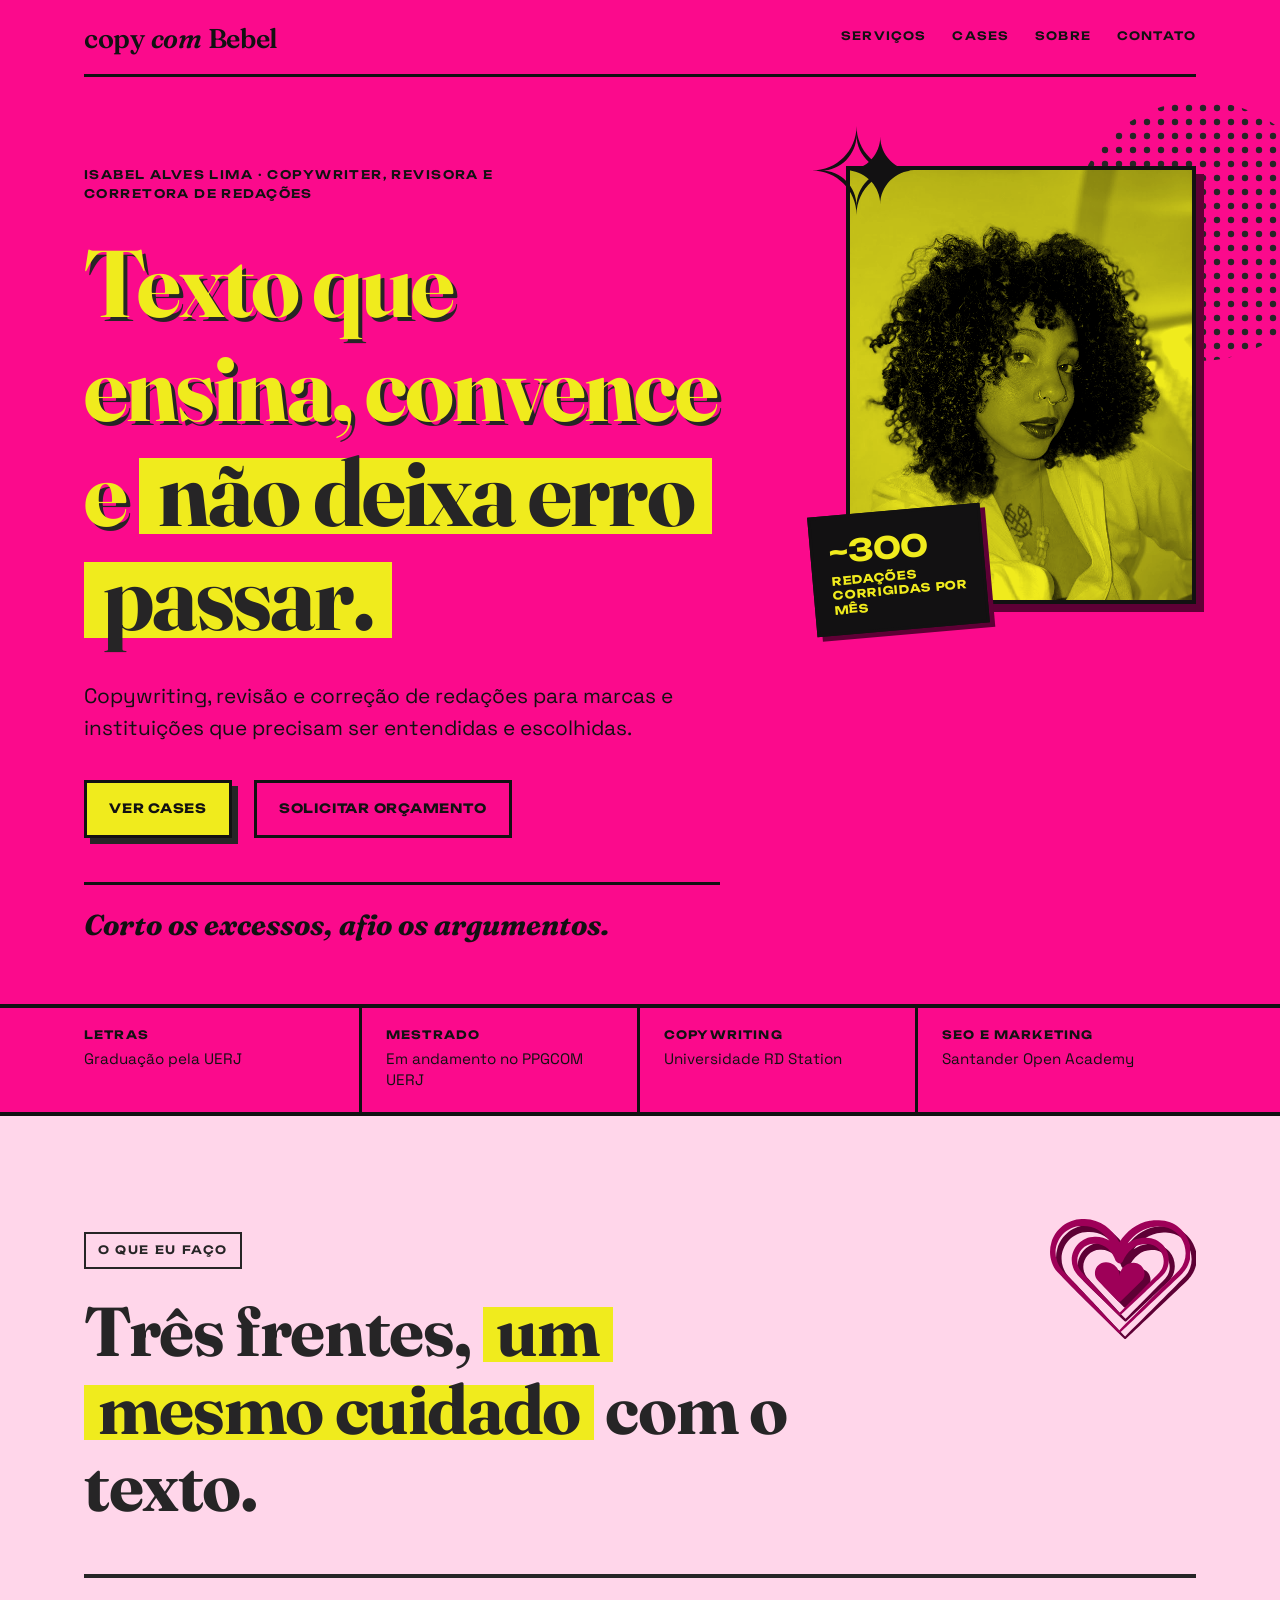
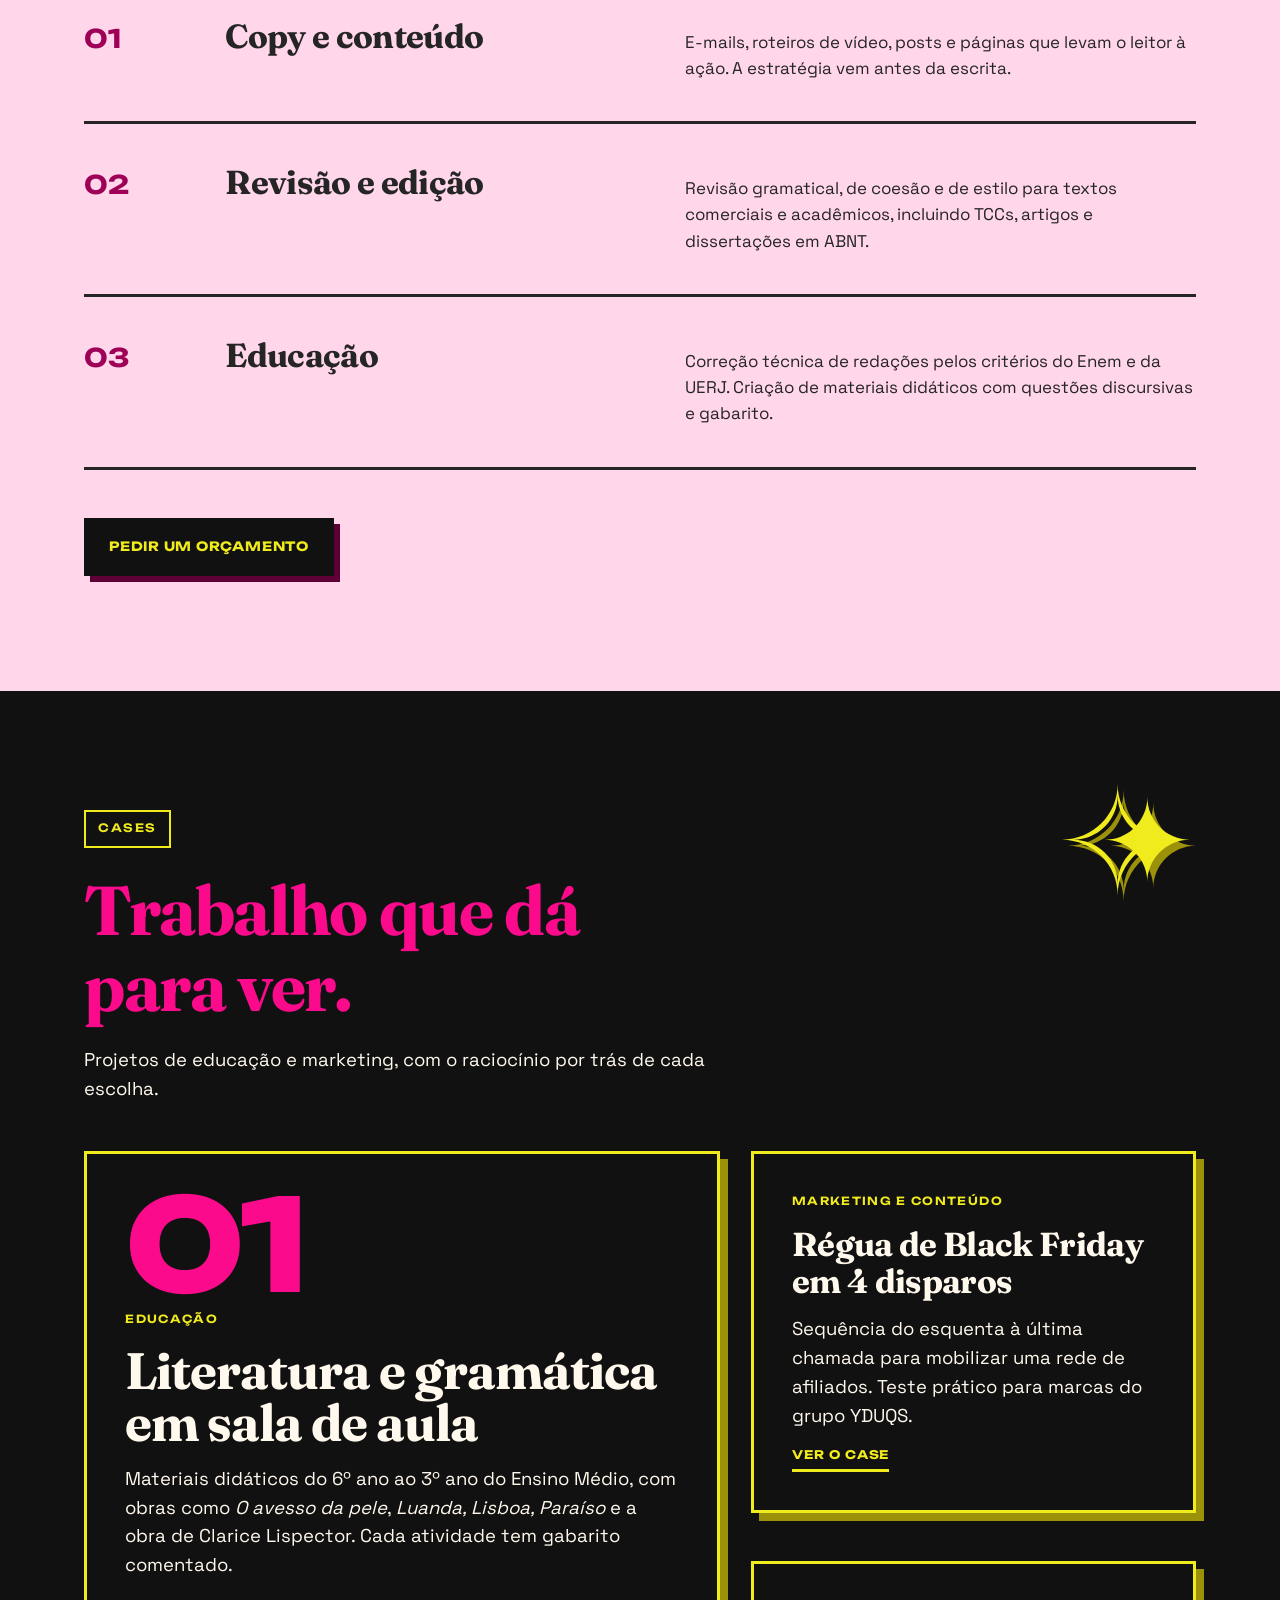
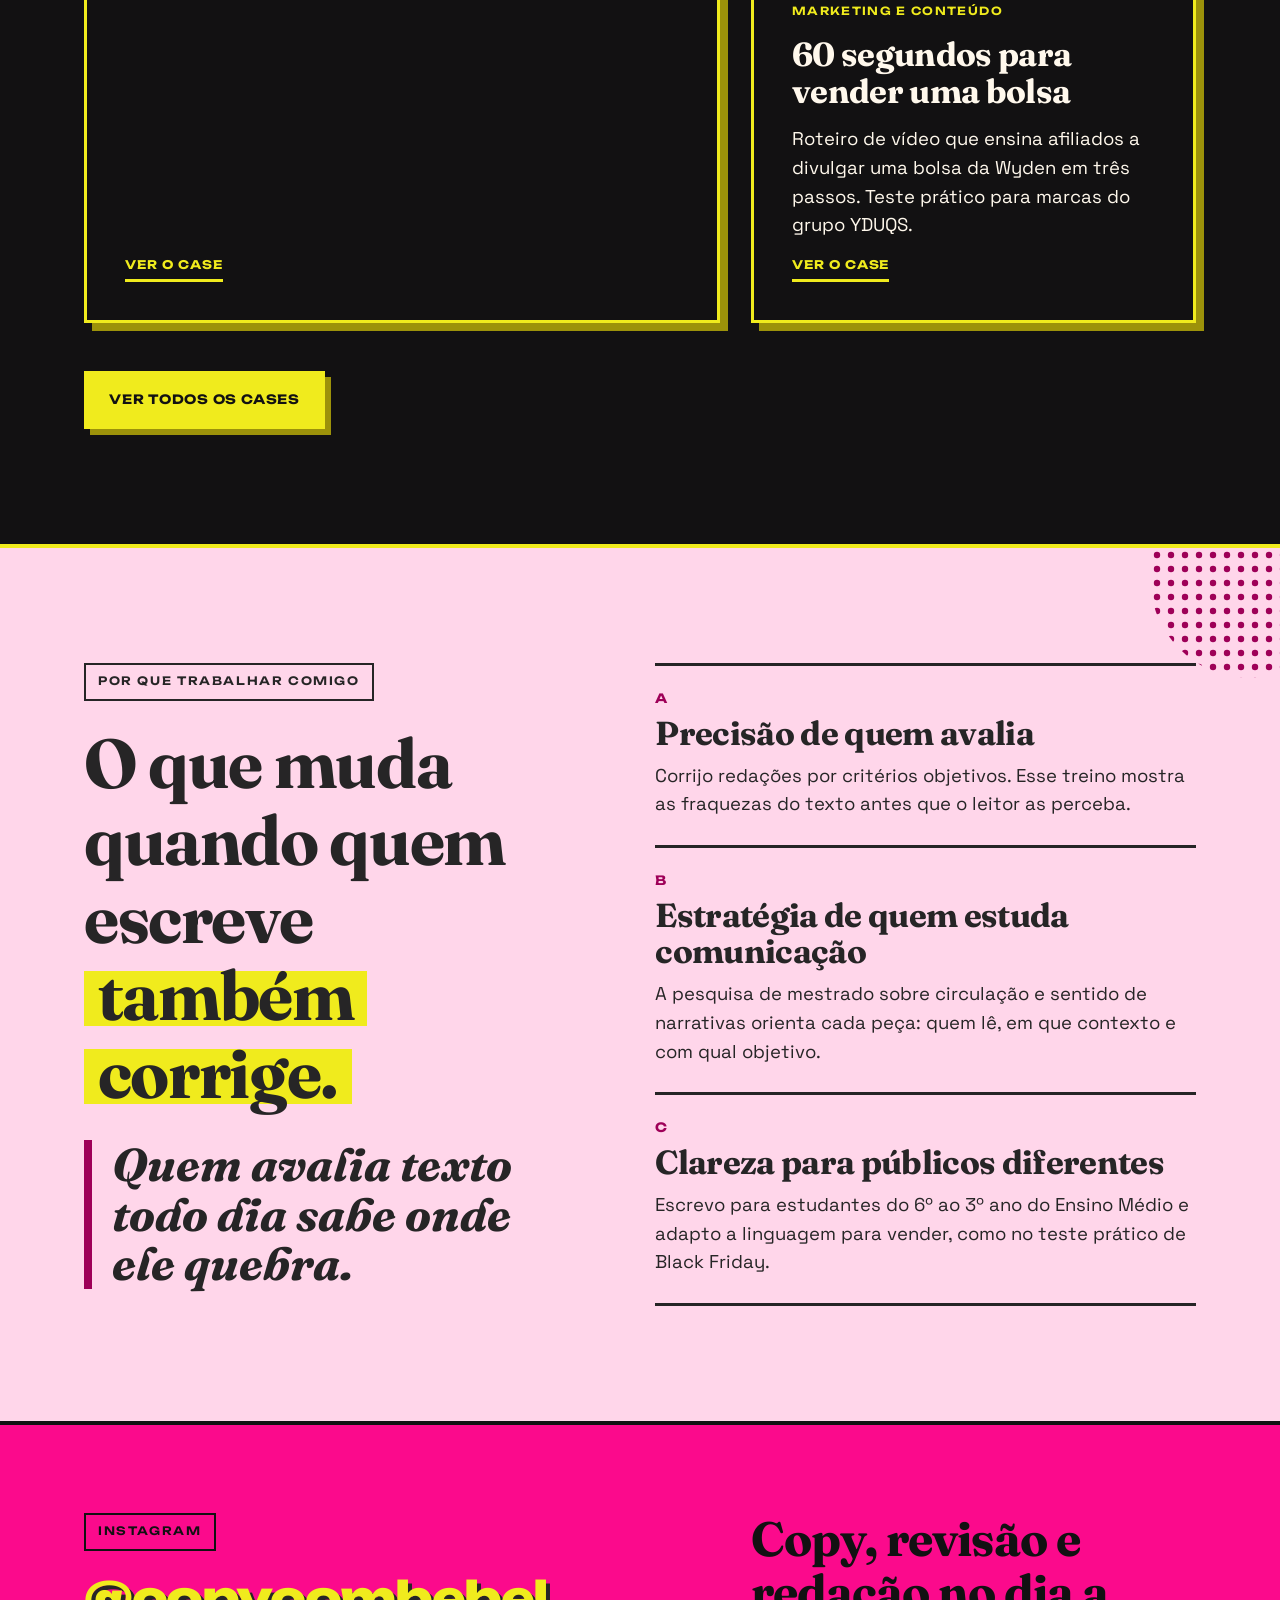
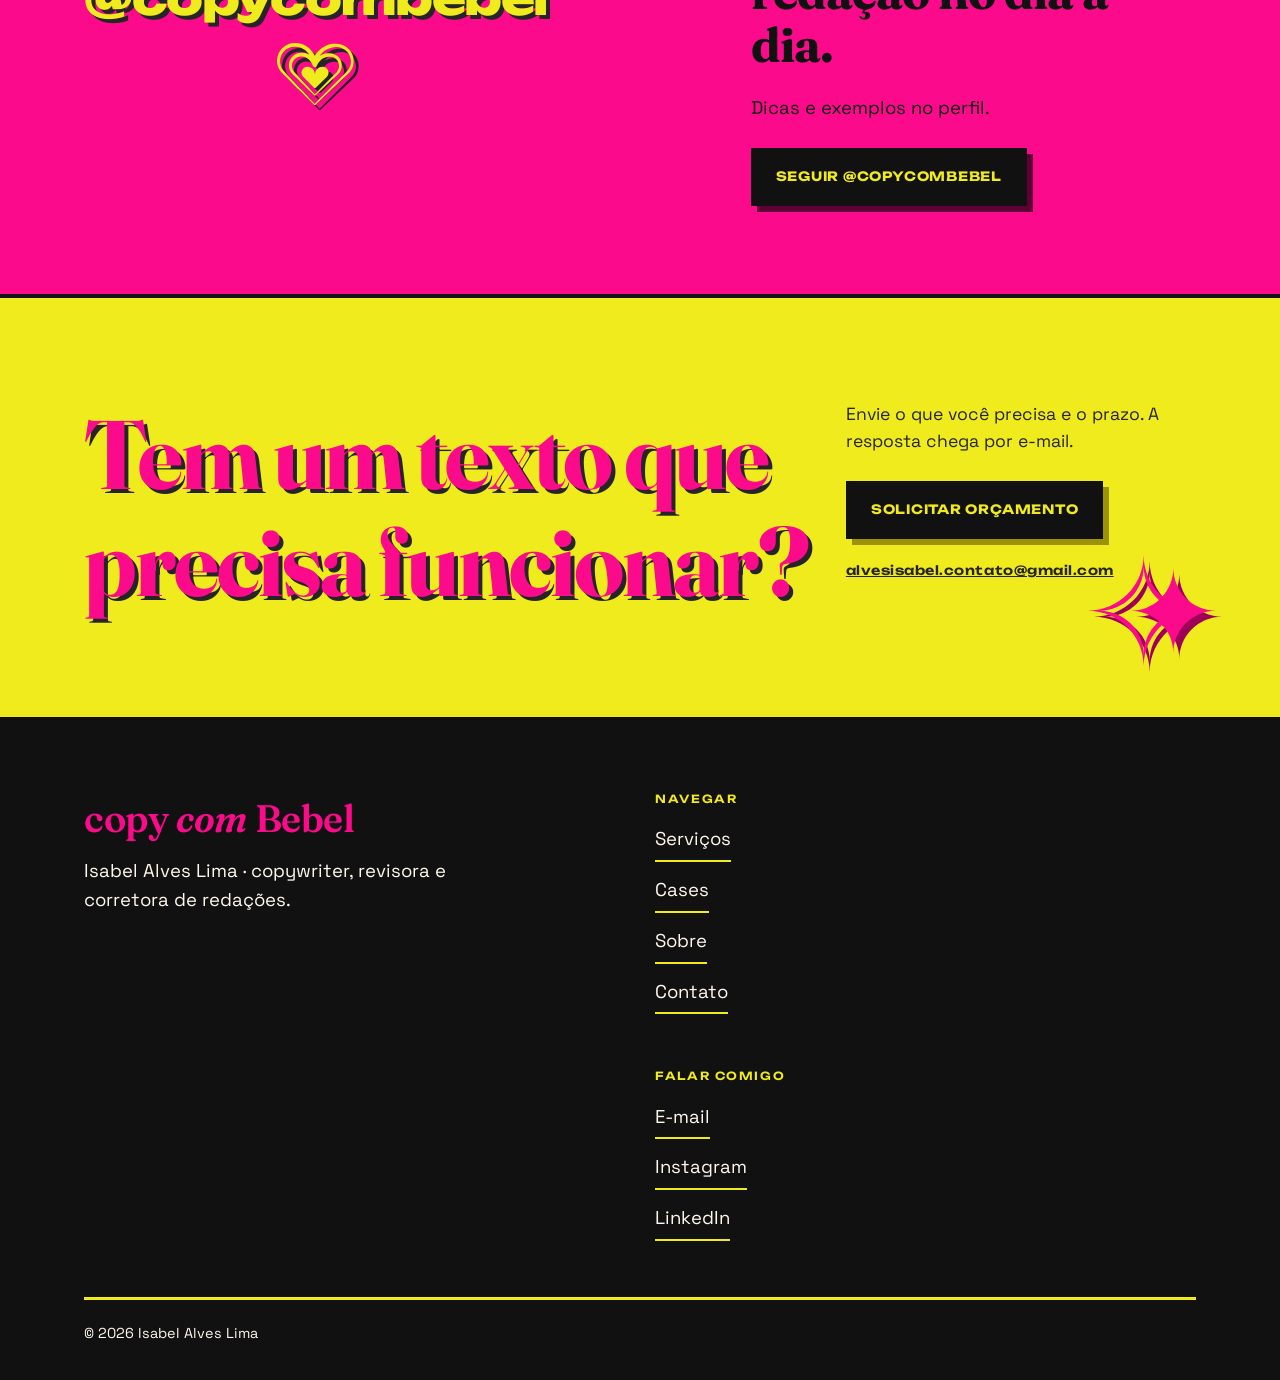
==== commit 5d47c606: "Add files via upload" ====
--- a/index.html
+++ b/index.html
@@ -11,9 +11,11 @@
 <meta property="og:locale" content="pt_BR">
 <meta name="theme-color" content="#FB0A8C">
 
+<link rel="icon" href="data:image/svg+xml,%3Csvg xmlns='http://www.w3.org/2000/svg' viewBox='0 0 64 64'%3E%3Crect width='64' height='64' fill='%23FB0A8C'/%3E%3Ctext x='32' y='46' font-size='40' font-family='serif' font-weight='700' text-anchor='middle' fill='%23F0EB1D'%3Eb%3C/text%3E%3C/svg%3E">
+<meta name="theme-color" content="#FB0A8C">
 <link rel="preconnect" href="https://fonts.googleapis.com">
 <link rel="preconnect" href="https://fonts.gstatic.com" crossorigin>
-<link href="https://fonts.googleapis.com/css2?family=Bodoni+Moda:ital,opsz,wght@0,6..96,500..800;1,6..96,500..800&family=Space+Grotesk:wght@400..700&family=Unbounded:wght@400..800&display=swap" rel="stylesheet">
+<link href="https://fonts.googleapis.com/css2?family=Fraunces:ital,opsz,wght@0,9..144,600..800;1,9..144,600..800&family=Space+Grotesk:wght@400;500;700&family=Unbounded:wght@400..800&display=swap" rel="stylesheet">
 
 <link rel="stylesheet" href="style.css">
 </head>
@@ -26,18 +28,21 @@
 <a class="skip" href="#conteudo">Ir para o conteúdo</a>
 
 <!-- =============== 1 · HERO · Seção Clássica =============== -->
-<header class="sec sec--classica">
+<header class="sec sec--classica sec--topo">
   <div class="topo">
     <a class="logo" href="index.html" aria-label="copy com Bebel, página inicial">copy <em>com</em> Bebel</a>
     <nav class="menu" aria-label="Principal">
-      <a href="#servicos">Serviços</a>
+      <a href="servicos.html">Serviços</a>
       <a href="#cases">Cases</a>
-      <a href="#sobre">Sobre</a>
+      <a href="sobre.html">Sobre</a>
       <a href="contato.html">Contato</a>
     </nav>
   </div>
-
-  <div class="hero grid" id="conteudo">
+</header>
+
+<main id="conteudo" tabindex="-1">
+<section class="sec sec--classica sec--hero">
+  <div class="hero grid">
     <span class="ht ht--preto ht-a" aria-hidden="true"></span>
 
     <div class="hero__texto">
@@ -68,9 +73,8 @@
       <li><strong>SEO e Marketing</strong>Santander Open Academy</li>
     </ul>
   </div>
-</header>
-
-<main>
+</section>
+
 
 <!-- =============== 2 · SERVIÇOS · Seção Suave =============== -->
 <section class="sec sec--suave" id="servicos" aria-labelledby="t-servicos">
@@ -178,8 +182,10 @@
   <div class="wrap grid">
     <div class="esq">
       <span class="tag">Instagram</span>
-      <p class="arroba">@copycombebel</p>
-      <svg class="deco deco--insta" viewBox="0 0 89.94 72.95" aria-hidden="true" focusable="false"><use href="#coracao"/></svg>
+      <div class="arroba-bloco">
+        <p class="arroba">@copycombebel</p>
+        <svg class="deco deco--insta" viewBox="0 0 89.94 72.95" aria-hidden="true" focusable="false"><use href="#coracao"/></svg>
+      </div>
     </div>
     <div class="dir">
       <h2 class="display" id="t-insta">Copy, revisão e redação no dia a dia.</h2>
@@ -216,9 +222,9 @@
     <div class="col">
       <h3>Navegar</h3>
       <ul>
-        <li><a href="#servicos">Serviços</a></li>
+        <li><a href="servicos.html">Serviços</a></li>
         <li><a href="#cases">Cases</a></li>
-        <li><a href="#sobre">Sobre</a></li>
+        <li><a href="sobre.html">Sobre</a></li>
         <li><a href="contato.html">Contato</a></li>
       </ul>
     </div>
--- a/style.css
+++ b/style.css
@@ -13,7 +13,7 @@
   --rosa-900:#5E0035;
   --amarelo-sombra:#9C920A;
 
-  --titulo:"Bodoni Moda","Didot","Bodoni 72",Georgia,serif;
+  --titulo:"Fraunces",Georgia,serif;
   --selo:"Unbounded","Arial Black",Arial,sans-serif;
   --corpo:"Space Grotesk",system-ui,-apple-system,"Segoe UI",Arial,sans-serif;
 
@@ -81,13 +81,13 @@
 }
 .display{
   font-family:var(--titulo);font-weight:700;
-  font-variation-settings:"opsz" 28;
+  
   line-height:1.08;letter-spacing:-.01em;
 }
 .h2{font-size:clamp(2.2rem,5.4vw,4.6rem)}
 .h3{
   font-family:var(--titulo);font-weight:700;
-  font-variation-settings:"opsz" 6;
+  
   font-size:clamp(1.5rem,2.6vw,2.2rem);line-height:1.1;
 }
 .num{font-family:var(--selo);font-weight:700;line-height:1}
@@ -133,9 +133,10 @@
 /* ---------- Componentes gráficos da marca (SVG, cor chapada) ---------- */
 .deco{position:absolute;z-index:0;display:block;height:auto;fill:currentColor;pointer-events:none}
 .deco--hero{z-index:3;width:clamp(64px,8vw,104px);left:-34px;top:-40px;color:var(--preto-fundo)}
-.deco--servicos{width:clamp(96px,11vw,150px);right:clamp(24px,7vw,110px);top:clamp(56px,8vw,110px);color:var(--rosa-800);filter:drop-shadow(6px 6px 0 var(--preto))}
+.deco--servicos{width:clamp(96px,11vw,150px);right:clamp(24px,7vw,110px);top:clamp(56px,8vw,110px);color:var(--rosa-800);filter:drop-shadow(6px 6px 0 var(--rosa-900))}
 .deco--cases{width:clamp(90px,10vw,140px);right:clamp(24px,7vw,110px);top:clamp(52px,7vw,96px);color:var(--amarelo);filter:drop-shadow(6px 6px 0 var(--amarelo-sombra))}
-.deco--insta{position:static;width:clamp(72px,8vw,110px);margin-top:28px;color:var(--amarelo);filter:drop-shadow(6px 6px 0 var(--preto))}
+.arroba-bloco{display:inline-flex;flex-direction:column;align-items:center;gap:22px}
+.deco--insta{position:static;display:block;width:clamp(64px,6vw,96px);color:var(--amarelo);filter:drop-shadow(5px 5px 0 var(--preto))}
 .deco--chamada{width:clamp(90px,10vw,140px);right:clamp(24px,5vw,80px);bottom:clamp(24px,4vw,56px);color:var(--rosa);filter:drop-shadow(6px 6px 0 var(--rosa-800))}
 @media (max-width:960px){
   .deco--servicos,.deco--cases,.deco--chamada{display:none}
@@ -149,10 +150,11 @@
   display:flex;flex-wrap:wrap;align-items:center;justify-content:space-between;
   gap:14px 32px;
   max-width:var(--max);margin:0 auto;padding:22px var(--pad);
-  border-bottom:3px solid var(--line);
-}
+  position:relative;
+}
+.topo::after{content:"";position:absolute;left:var(--pad);right:var(--pad);bottom:0;border-bottom:3px solid var(--line)}
 .logo{
-  font-family:var(--titulo);font-weight:600;font-variation-settings:"opsz" 11;font-size:1.7rem;line-height:1;
+  font-family:var(--titulo);font-weight:600;font-size:1.7rem;line-height:1;
   text-decoration:none;color:var(--preto-fundo);letter-spacing:-.01em;
 }
 .logo em{font-style:italic;font-weight:600}
@@ -164,7 +166,7 @@
 }
 .menu a:hover{border-bottom-color:var(--preto-fundo)}
 
-.hero{max-width:var(--max);margin:0 auto;padding:clamp(40px,7vw,96px) var(--pad) clamp(48px,7vw,88px);position:relative}
+.hero{max-width:var(--max);margin:0 auto;padding:clamp(40px,7vw,96px) var(--pad) clamp(36px,5vw,56px);position:relative}
 .hero__texto{grid-column:1 / span 7;position:relative;z-index:2}
 .hero__foto{grid-column:9 / span 4;position:relative;align-self:start;margin-top:0}
 
@@ -183,7 +185,7 @@
 #servicos h2,#sobre h2{line-height:1.12}
 .hero__sub{max-width:34em;font-size:clamp(1.05rem,1rem + .4vw,1.3rem);margin-bottom:36px;color:var(--preto-fundo)}
 .lema{
-  font-family:var(--titulo);font-style:italic;font-weight:700;font-variation-settings:"opsz" 11;
+  font-family:var(--titulo);font-style:italic;font-weight:700;
   font-size:clamp(1.3rem,2.4vw,1.8rem);margin-top:44px;
   padding-top:18px;border-top:3px solid var(--line);max-width:28em;
 }
@@ -218,15 +220,15 @@
   position:relative;z-index:2;
 }
 .fatos ul{
-  max-width:var(--max);margin:0 auto;
+  max-width:var(--max);margin:0 auto;padding:0 var(--pad);
   display:grid;grid-template-columns:repeat(4,1fr);
 }
 .fatos li{
-  padding:20px var(--pad) 22px;
+  padding:20px 24px 22px;
   border-right:3px solid var(--line);
   font-size:.95rem;line-height:1.35;
 }
-.fatos li:first-child{padding-left:var(--pad)}
+.fatos li:first-child{padding-left:0}
 .fatos li:last-child{border-right:0}
 .fatos strong{display:block;font-family:var(--selo);font-weight:700;font-size:.72rem;letter-spacing:.1em;text-transform:uppercase;margin-bottom:6px}
 
@@ -295,7 +297,7 @@
 #sobre .lado{grid-column:1 / span 5;position:relative}
 #sobre .lado .tag{margin-bottom:24px}
 #sobre .citacao{
-  font-family:var(--titulo);font-weight:700;font-style:italic;font-variation-settings:"opsz" 14;
+  font-family:var(--titulo);font-weight:700;font-style:italic;
   font-size:clamp(1.8rem,3.6vw,3rem);line-height:1.08;
   margin-top:28px;padding-left:20px;border-left:8px solid var(--rosa-800);
 }
@@ -306,18 +308,18 @@
 .ponto h3{margin-bottom:10px}
 .ponto p{max-width:34em}
 .ponto a{color:var(--rosa-800);font-weight:600}
-#sobre .ht-a{width:240px;height:240px;left:-90px;bottom:-60px;border-radius:50%}
+#sobre .ht-a{width:200px;height:200px;right:-70px;top:-70px;border-radius:50%}
 
 /* =========================================================
    5 · INSTAGRAM (Clássica)
    ========================================================= */
 #instagram .wrap{padding-top:clamp(48px,7vw,88px);padding-bottom:clamp(48px,7vw,88px)}
-#instagram .esq{grid-column:1 / span 7}
+#instagram .esq{grid-column:1 / span 7;display:flex;flex-direction:column;align-items:flex-start}
 #instagram .dir{grid-column:8 / span 5;align-self:start}
 #instagram .tag{margin-bottom:24px}
 #instagram .arroba{
   font-family:var(--selo);font-weight:800;
-  font-size:clamp(1.25rem,3.6vw,3.1rem);line-height:1;letter-spacing:-.03em;white-space:nowrap;
+  font-size:clamp(1.5rem,3.6vw,3.1rem);line-height:1;letter-spacing:-.03em;white-space:nowrap;
   color:var(--amarelo);text-shadow:4px 4px 0 var(--preto);
 }
 #instagram h2{font-size:clamp(1.9rem,3.8vw,3rem);color:var(--preto-fundo);margin-bottom:22px}
@@ -418,17 +420,11 @@
   font-family:var(--selo);font-weight:700;font-size:.75rem;letter-spacing:.08em;text-transform:uppercase;
   padding:13px 18px;border:3px solid var(--preto);background:transparent;color:var(--preto);cursor:pointer;
 }
-.filtro:hover{background:var(--preto);color:var(--suave)}
-.filtro[aria-pressed="true"]{background:var(--preto);color:var(--suave);box-shadow:5px 5px 0 var(--rosa-800)}
+.filtro:hover{background:var(--preto-fundo);color:var(--suave)}
+.filtro[aria-pressed="true"]{background:var(--preto-fundo);color:var(--suave);box-shadow:5px 5px 0 var(--rosa-800)}
 
 /* Lista de cases */
 #lista h2{color:var(--rosa)}
-.cases-grid{grid-column:1 / -1;display:grid;grid-template-columns:repeat(12,1fr);gap:clamp(24px,3vw,40px) clamp(16px,2.4vw,32px)}
-.cases-grid .case{grid-column:span 6}
-.cases-grid .case.w7{grid-column:span 7}
-.cases-grid .case.w5{grid-column:span 5}
-.cases-grid .case[hidden]{display:none}
-.num-case{font-family:var(--selo);font-weight:800;font-size:clamp(2.4rem,5vw,3.6rem);line-height:.9;color:var(--rosa);letter-spacing:-.04em}
 .case .detalhes{display:grid;gap:8px;margin-top:4px;padding-top:14px;border-top:2px solid var(--amarelo)}
 .case .detalhes li{font-size:.95rem;color:var(--papel);padding-left:1.1em;position:relative}
 .case .detalhes li::before{content:"";position:absolute;left:0;top:.6em;width:.5em;height:.5em;background:var(--amarelo)}
@@ -445,7 +441,7 @@
   padding:18px 0;text-decoration:none;color:var(--preto);
 }
 .canais span{font-family:var(--selo);font-weight:600;font-size:.7rem;letter-spacing:.12em;text-transform:uppercase;color:var(--rosa-800)}
-.canais strong{font-family:var(--titulo);font-weight:700;font-size:clamp(1.1rem,2vw,1.5rem);word-break:break-word;text-align:right}
+.canais strong{font-family:var(--corpo);font-weight:700;letter-spacing:-.01em;font-size:clamp(1.1rem,2vw,1.5rem);word-break:break-word;text-align:right}
 .canais a:hover strong{background-image:url("data:image/svg+xml,%3Csvg xmlns='http://www.w3.org/2000/svg' width='2' height='2'%3E%3Crect width='2' height='2' fill='%23F0EB1D'/%3E%3C/svg%3E");background-size:100% .8em;background-repeat:no-repeat;background-position:0 62%}
 .form{
   border:4px solid var(--preto);padding:clamp(22px,3.4vw,40px);
@@ -469,10 +465,10 @@
   color:var(--preto);word-break:break-word;line-height:1.1;
 }
 @media (max-width:960px){
-  .cases-grid .case,.cases-grid .case.w7,.cases-grid .case.w5{grid-column:1 / -1}
   .contato__lado,.contato__form{grid-column:1 / -1}
 }
-.deco--hero-int{right:clamp(24px,8vw,140px);top:clamp(32px,6vw,72px);width:clamp(90px,12vw,170px);color:var(--amarelo);filter:drop-shadow(6px 6px 0 var(--preto))}
+.deco--hero-int{right:clamp(24px,8vw,140px);bottom:clamp(36px,5vw,72px);width:clamp(90px,11vw,150px);color:var(--amarelo);filter:drop-shadow(6px 6px 0 var(--preto))}
+@media (min-width:961px){.hero-int:has(.deco--hero-int) h1{max-width:calc(100% - 280px)}}
 @media (max-width:960px){.deco--hero-int{display:none}}
 
 /* =========================================================
@@ -485,10 +481,10 @@
 .cs .wrap{padding-top:clamp(48px,7vw,96px);padding-bottom:clamp(48px,7vw,96px)}
 .cs-head{grid-column:1 / -1;display:flex;flex-direction:column;align-items:flex-start;gap:20px;max-width:58rem}
 .cs-head h2{
-  font-family:var(--titulo);font-weight:700;font-variation-settings:"opsz" 28;
+  font-family:var(--titulo);font-weight:700;
   font-size:clamp(1.8rem,3.7vw,3rem);line-height:1.12;letter-spacing:-.01em;color:var(--tit);
 }
-.sec--classica .cs-head h2{text-shadow:3px 3px 0 var(--preto)}
+.sec--classica .cs-head h2{text-shadow:4px 4px 0 var(--preto)}
 .cs-head p{color:var(--txt);max-width:44em}
 .cs .tag{color:var(--det);border-color:var(--line)}
 
@@ -499,7 +495,7 @@
 .meta dd{margin:6px 0 0;font-size:.98rem;color:var(--txt)}
 
 .cs-body{grid-column:6 / span 7;display:flex;flex-direction:column;gap:34px;color:var(--txt)}
-.cs-body h3{font-family:var(--titulo);font-weight:700;font-variation-settings:"opsz" 6;font-size:clamp(1.4rem,2.4vw,1.8rem);line-height:1.1;color:var(--h3);margin-bottom:10px}
+.cs-body h3{font-family:var(--titulo);font-weight:700;font-size:clamp(1.4rem,2.4vw,1.8rem);line-height:1.1;color:var(--h3);margin-bottom:10px}
 .cs-body p{max-width:40em}
 .lista{display:grid;gap:10px}
 .lista li{position:relative;padding-left:1.3em}
@@ -580,16 +576,34 @@
 .trab{grid-column:1 / span 4}
 .trab-lista{grid-column:6 / span 7}
 .trab h2{color:var(--rosa)}
-.exp h2{color:var(--amarelo);text-shadow:3px 3px 0 var(--preto)}
+.exp h2{color:var(--amarelo);text-shadow:4px 4px 0 var(--preto)}
 .exp .cab{grid-column:1 / span 7}
 .exp-lista{grid-column:1 / -1;border-top:4px solid var(--preto);counter-reset:e}
 .exp-lista li{counter-increment:e;display:grid;grid-template-columns:70px 1fr;gap:16px;padding:20px 0;border-bottom:3px solid var(--preto);font-size:1.12rem;max-width:56rem}
 .exp-lista li::before{content:counter(e,decimal-leading-zero);font-family:var(--selo);font-weight:700;font-size:.8rem;padding-top:.35em;color:var(--preto-fundo)}
 .faq{grid-column:1 / -1;border-top:4px solid var(--preto);max-width:60rem}
 .faq div{display:grid;grid-template-columns:minmax(0,5fr) minmax(0,6fr);gap:8px 32px;padding:22px 0;border-bottom:3px solid var(--preto)}
-.faq dt{font-family:var(--titulo);font-weight:700;font-variation-settings:"opsz" 6;font-size:clamp(1.25rem,2.2vw,1.6rem);line-height:1.15}
+.faq dt{font-family:var(--titulo);font-weight:700;font-size:clamp(1.25rem,2.2vw,1.6rem);line-height:1.15}
 .faq dd{margin:0}
 @media (max-width:960px){
   .bio,.bio-lado,.trab,.trab-lista,.exp .cab{grid-column:1 / -1}
   .faq div{grid-template-columns:1fr}
 }
+
+
+/* ---------- Ajustes da auditoria ---------- */
+.sec--invertida .btn--preto{box-shadow:6px 6px 0 var(--amarelo-sombra)}
+.sec--invertida .btn--preto:hover{box-shadow:0 0 0 var(--amarelo-sombra)}
+.sec--topo{border-bottom:0;overflow:visible}
+.sec--hero{overflow:visible;overflow-x:clip}
+main:focus{outline:none}
+.menu a,.rodape a{display:inline-block;padding-block:6px}
+.hero-int .btn{margin-top:28px}
+
+
+/* ---------- Tipografia: Fraunces (títulos) + Space Grotesk (texto) ---------- */
+h1,h2,h3,.display,.h3{font-family:'Fraunces',Georgia,serif;font-weight:700;letter-spacing:-.02em;line-height:1.1;font-optical-sizing:auto}
+body,p,li,dd,label,input,select,textarea{font-family:'Space Grotesk',sans-serif}
+.contato__lado p,.canais a,.canais strong{font-family:'Space Grotesk',sans-serif;font-weight:700;letter-spacing:-.01em}
+.contato__lado p{font-weight:700}
+.canais span{font-weight:700}
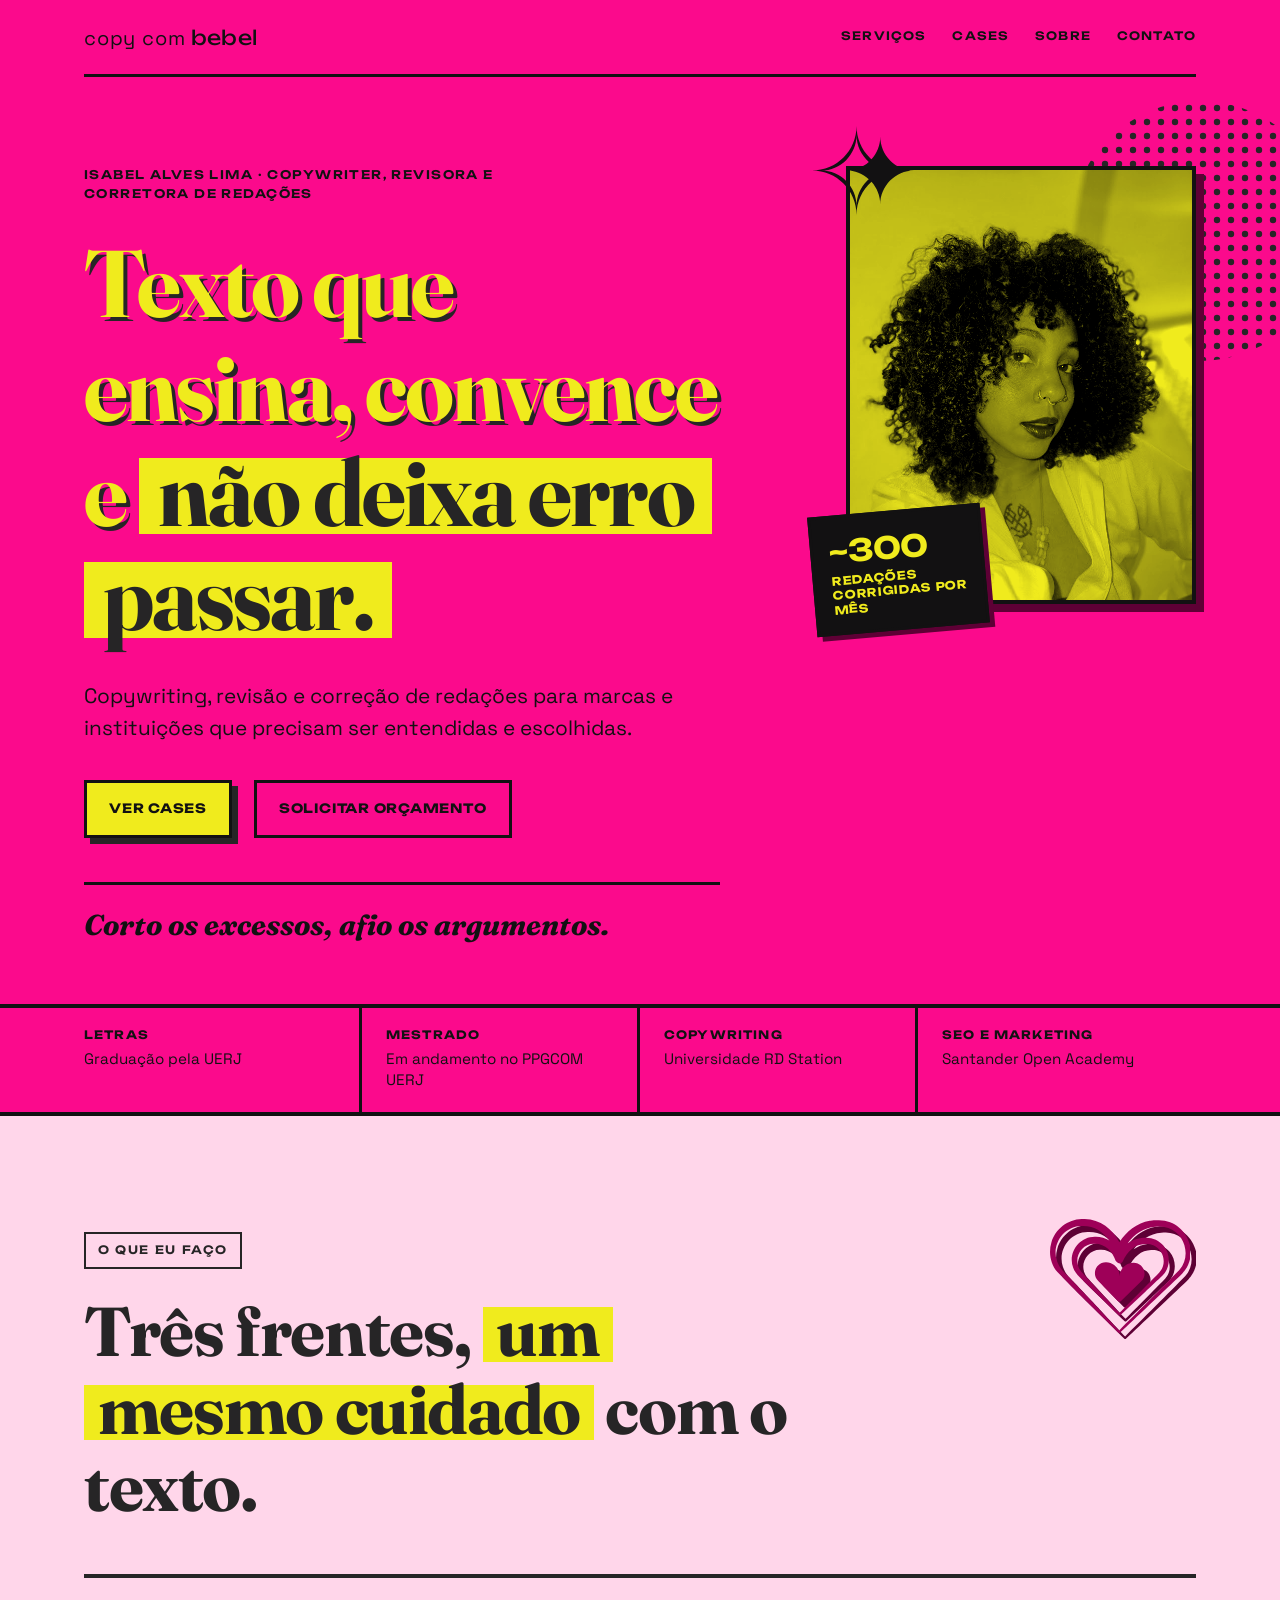
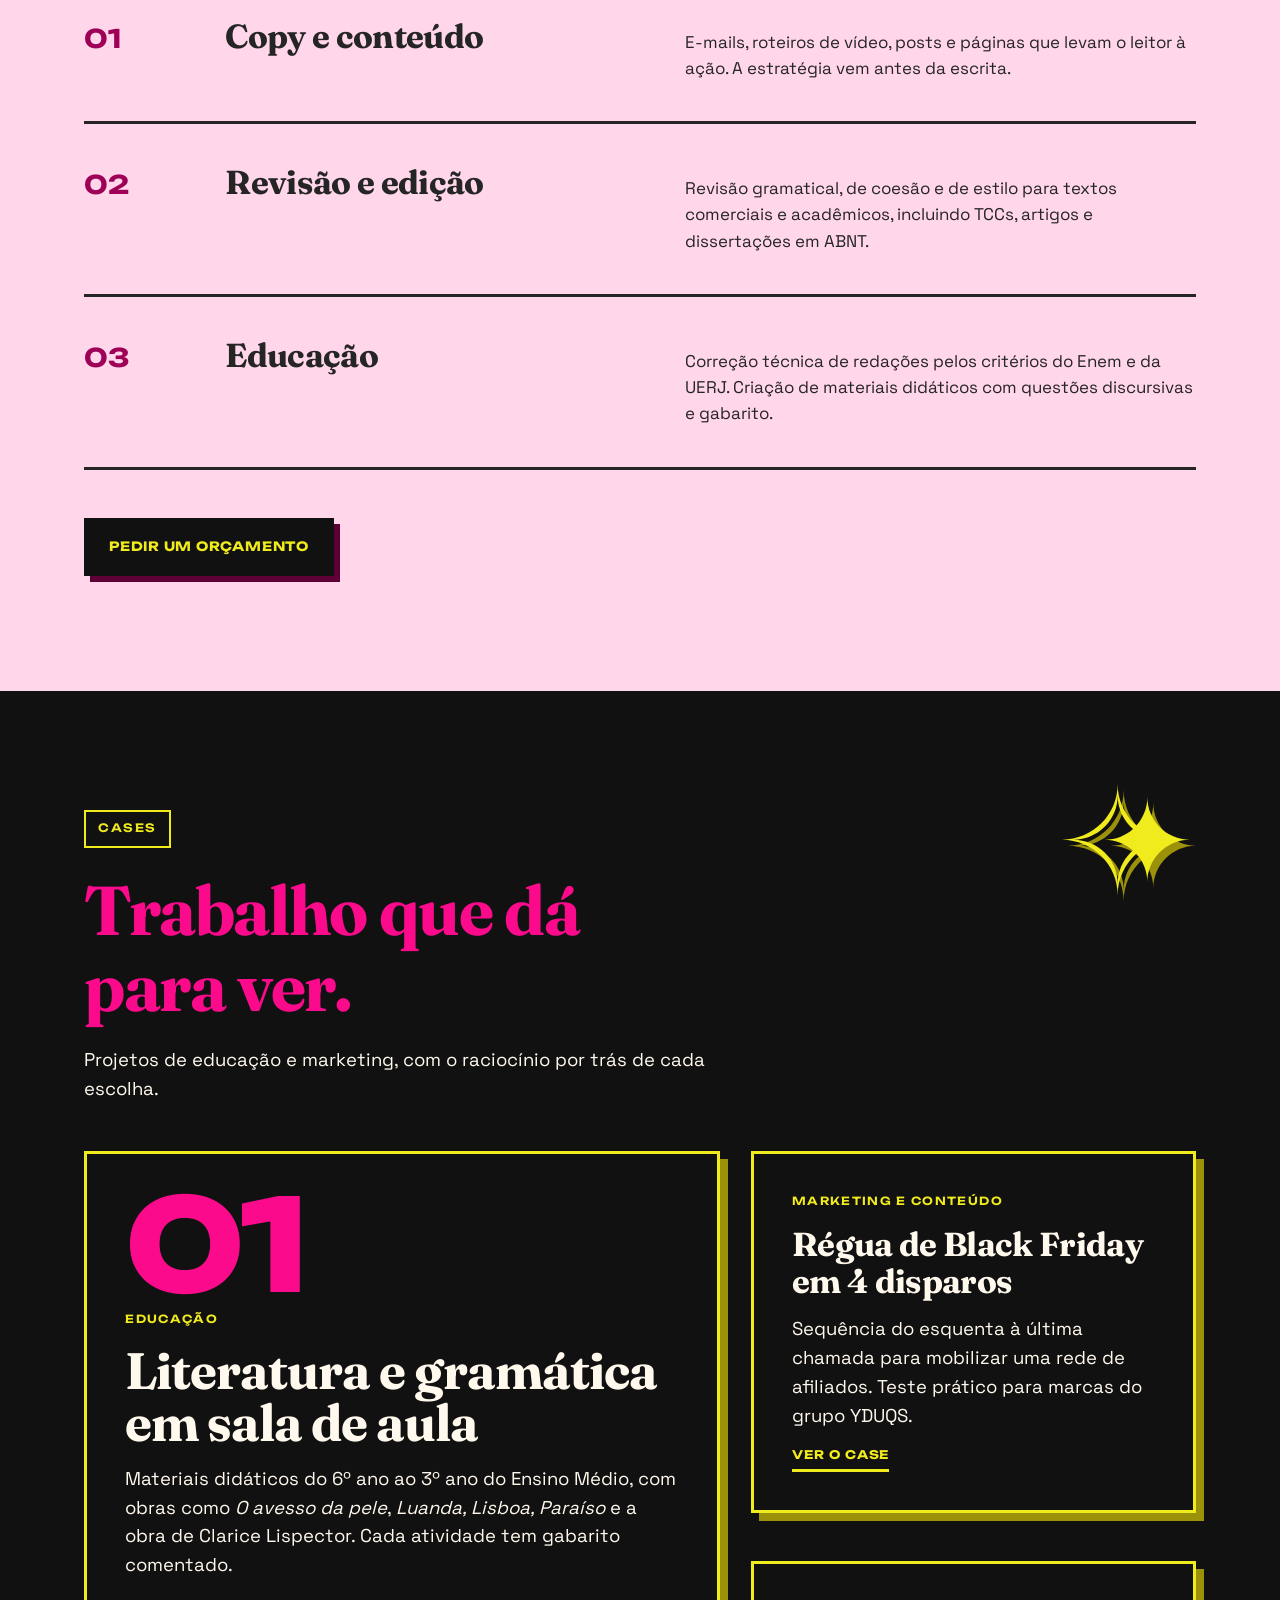
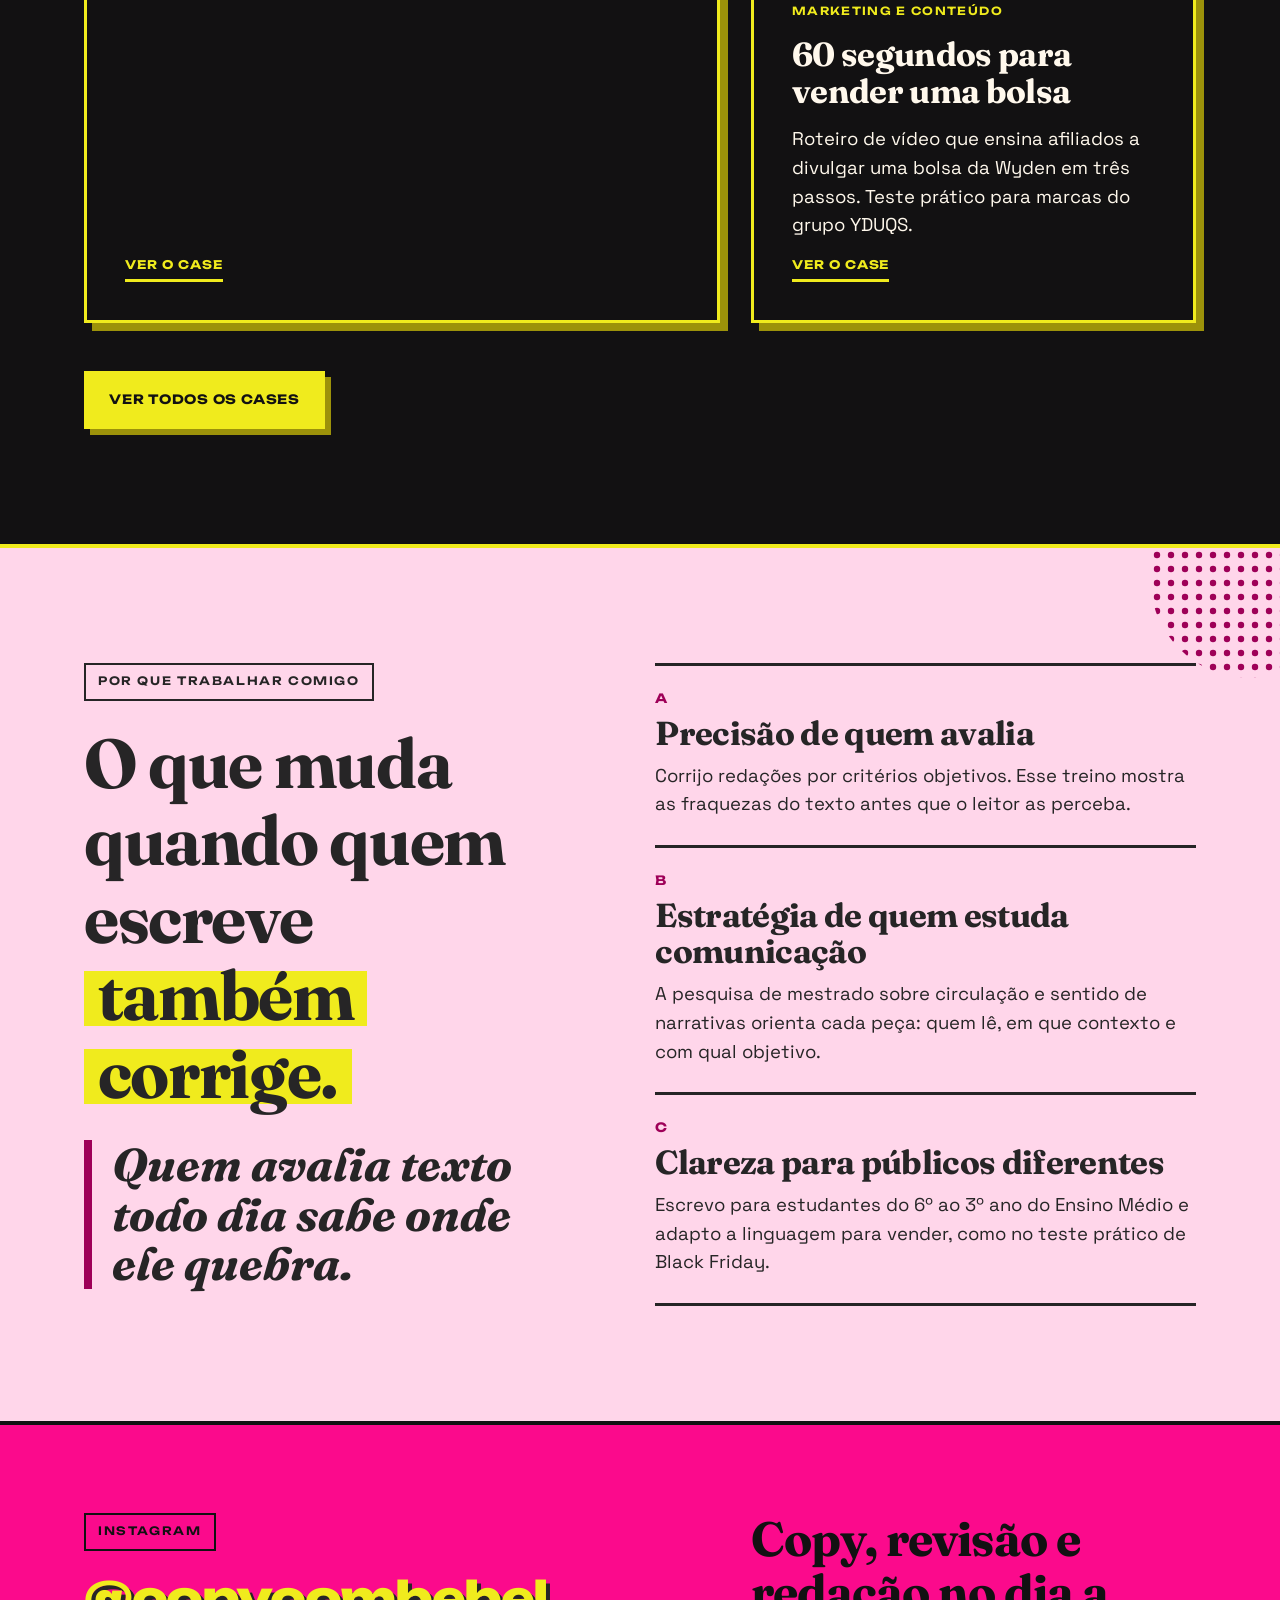
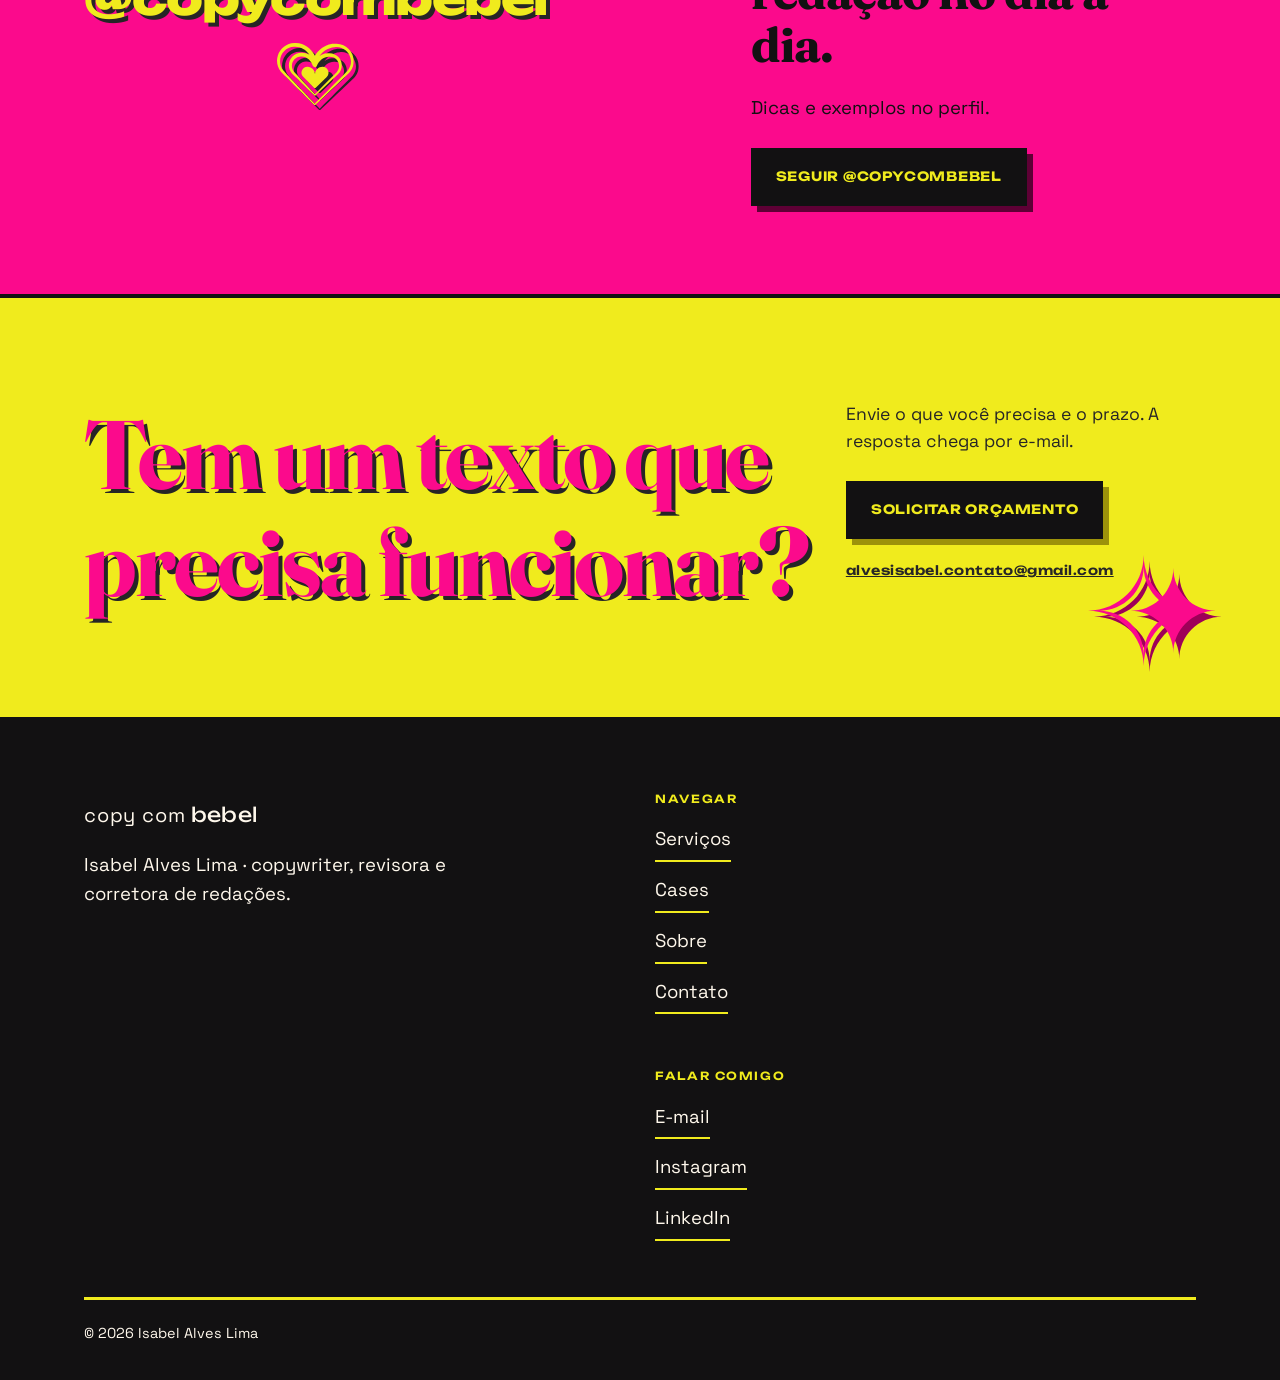
==== commit a34255c6: "Add files via upload" ====
--- a/index.html
+++ b/index.html
@@ -11,11 +11,13 @@
 <meta property="og:locale" content="pt_BR">
 <meta name="theme-color" content="#FB0A8C">
 
-<link rel="icon" href="data:image/svg+xml,%3Csvg xmlns='http://www.w3.org/2000/svg' viewBox='0 0 64 64'%3E%3Crect width='64' height='64' fill='%23FB0A8C'/%3E%3Ctext x='32' y='46' font-size='40' font-family='serif' font-weight='700' text-anchor='middle' fill='%23F0EB1D'%3Eb%3C/text%3E%3C/svg%3E">
+<link rel="icon" type="image/svg+xml" href="/favicon.svg">
+<link rel="icon" type="image/png" sizes="32x32" href="/favicon-32.png">
+<link rel="apple-touch-icon" href="/apple-touch-icon.png">
 <meta name="theme-color" content="#FB0A8C">
 <link rel="preconnect" href="https://fonts.googleapis.com">
 <link rel="preconnect" href="https://fonts.gstatic.com" crossorigin>
-<link href="https://fonts.googleapis.com/css2?family=Fraunces:ital,opsz,wght@0,9..144,600..800;1,9..144,600..800&family=Space+Grotesk:wght@400;500;700&family=Unbounded:wght@400..800&display=swap" rel="stylesheet">
+<link href="https://fonts.googleapis.com/css2?family=Fraunces:ital,opsz,wght@0,9..144,600..800;1,9..144,600..800&family=Space+Grotesk:wght@300..700&family=Unbounded:wght@300..800&display=swap" rel="stylesheet">
 
 <link rel="stylesheet" href="style.css">
 </head>
@@ -30,7 +32,7 @@
 <!-- =============== 1 · HERO · Seção Clássica =============== -->
 <header class="sec sec--classica sec--topo">
   <div class="topo">
-    <a class="logo" href="index.html" aria-label="copy com Bebel, página inicial">copy <em>com</em> Bebel</a>
+    <a href="/" class="brand-logo" aria-label="copy com Bebel, página inicial"><span class="logo-prefix">copy com</span> <span class="logo-accent">bebel</span></a>
     <nav class="menu" aria-label="Principal">
       <a href="servicos.html">Serviços</a>
       <a href="#cases">Cases</a>
@@ -216,7 +218,7 @@
 <footer class="sec sec--noturna rodape">
   <div class="wrap grid">
     <div class="nome">
-      <a class="logo" href="index.html">copy <em>com</em> Bebel</a>
+      <a href="/" class="brand-logo" aria-label="copy com Bebel, página inicial"><span class="logo-prefix">copy com</span> <span class="logo-accent">bebel</span></a>
       <p>Isabel Alves Lima · copywriter, revisora e corretora de redações.</p>
     </div>
     <div class="col">
--- a/style.css
+++ b/style.css
@@ -153,11 +153,6 @@
   position:relative;
 }
 .topo::after{content:"";position:absolute;left:var(--pad);right:var(--pad);bottom:0;border-bottom:3px solid var(--line)}
-.logo{
-  font-family:var(--titulo);font-weight:600;font-size:1.7rem;line-height:1;
-  text-decoration:none;color:var(--preto-fundo);letter-spacing:-.01em;
-}
-.logo em{font-style:italic;font-weight:600}
 .menu{display:flex;flex-wrap:wrap;gap:6px 26px}
 .menu a{
   font-family:var(--selo);font-weight:600;font-size:.72rem;letter-spacing:.1em;text-transform:uppercase;
@@ -350,7 +345,6 @@
 .rodape{border-bottom:0}
 .rodape .wrap{padding-top:clamp(40px,6vw,72px);padding-bottom:36px}
 .rodape .nome{grid-column:1 / span 5}
-.rodape .nome .logo{color:var(--rosa);font-size:2.4rem}
 .rodape .nome p{margin-top:14px;color:var(--papel);max-width:24em}
 .rodape .col{grid-column:7 / span 3}
 .rodape .col h3{
@@ -607,3 +601,18 @@
 .contato__lado p,.canais a,.canais strong{font-family:'Space Grotesk',sans-serif;font-weight:700;letter-spacing:-.01em}
 .contato__lado p{font-weight:700}
 .canais span{font-weight:700}
+
+/* ---------- Logo: composição híbrida delicada ---------- */
+.brand-logo,.rodape .brand-logo{
+  display:inline-flex;align-items:baseline;text-decoration:none;
+  color:#121112;text-transform:lowercase;white-space:nowrap;
+}
+.logo-prefix{
+  font-family:'Space Grotesk',sans-serif;font-weight:400;
+  font-size:1.25rem;letter-spacing:.04em;text-transform:lowercase;
+}
+.logo-accent{
+  font-family:'Unbounded',sans-serif;font-weight:400;
+  font-size:1.25rem;letter-spacing:.01em;text-transform:lowercase;margin-left:.35rem;
+}
+.rodape .brand-logo{color:#FFF8EC}
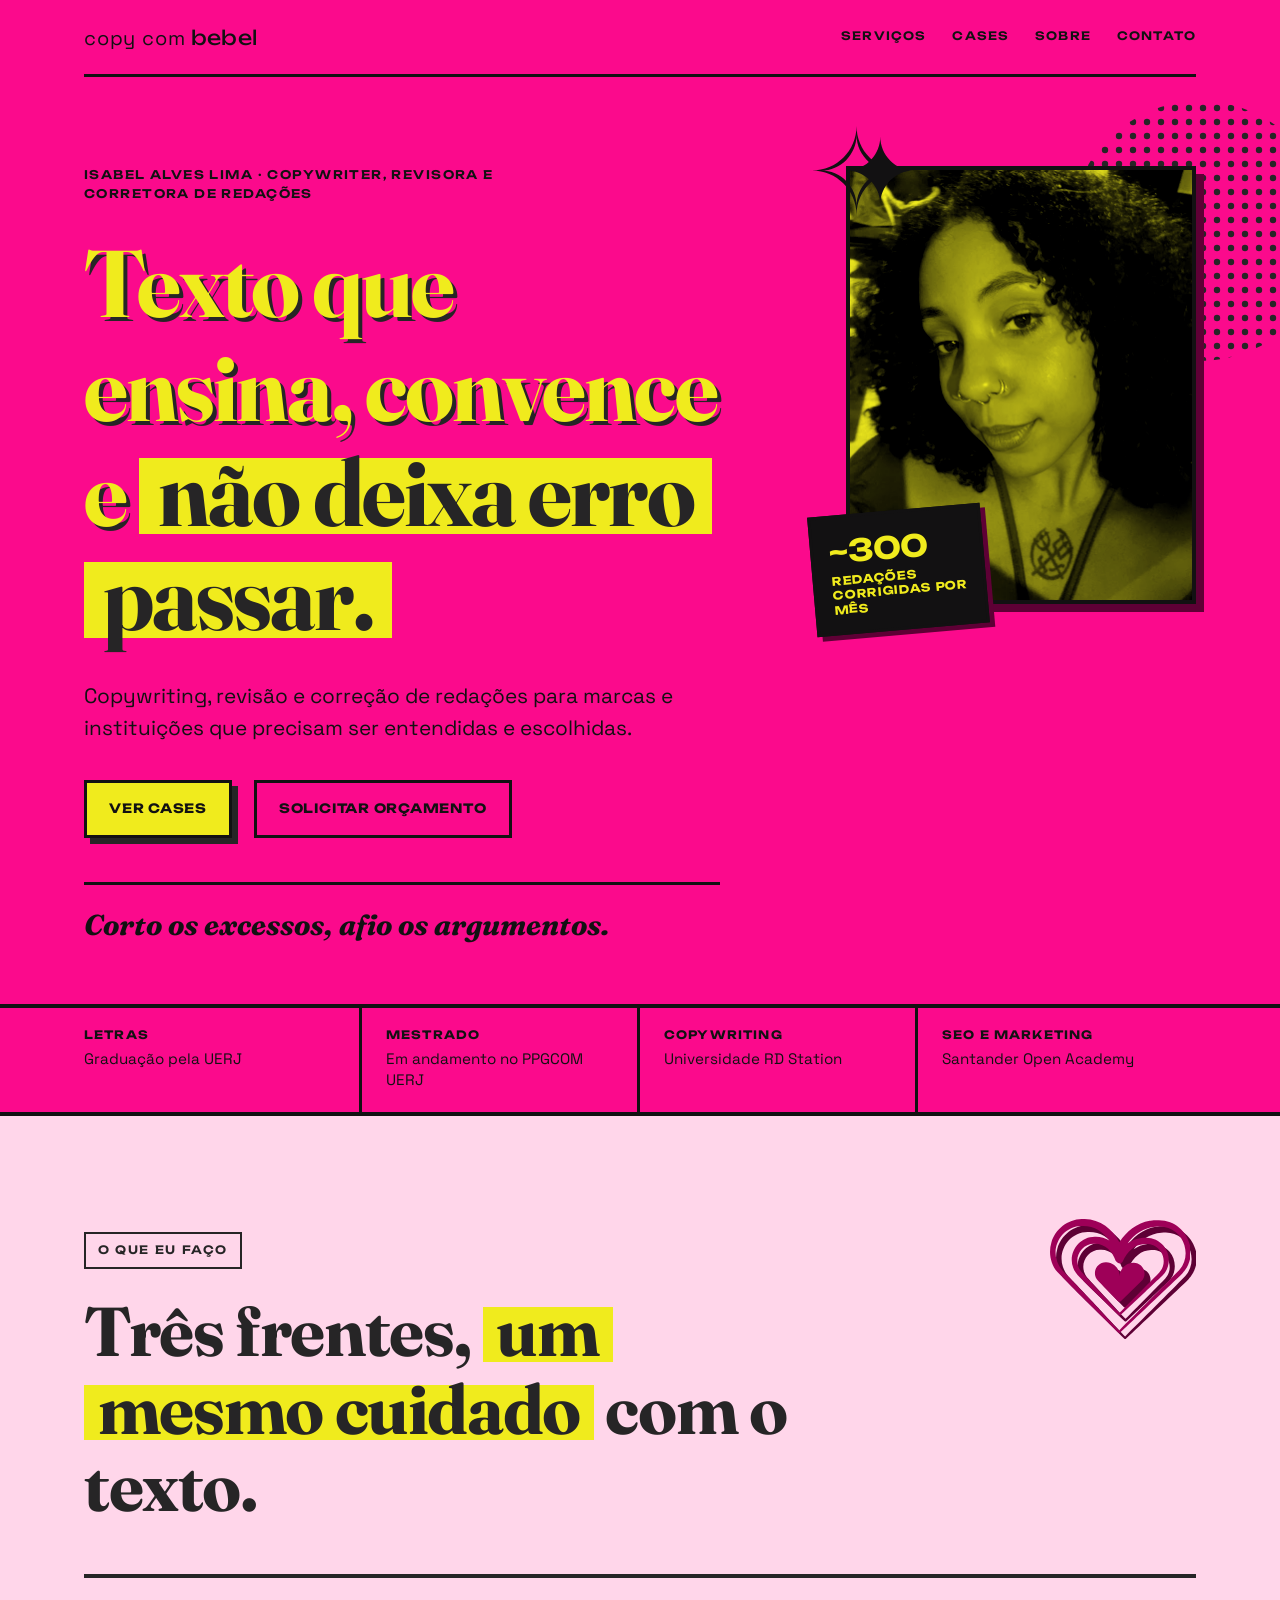
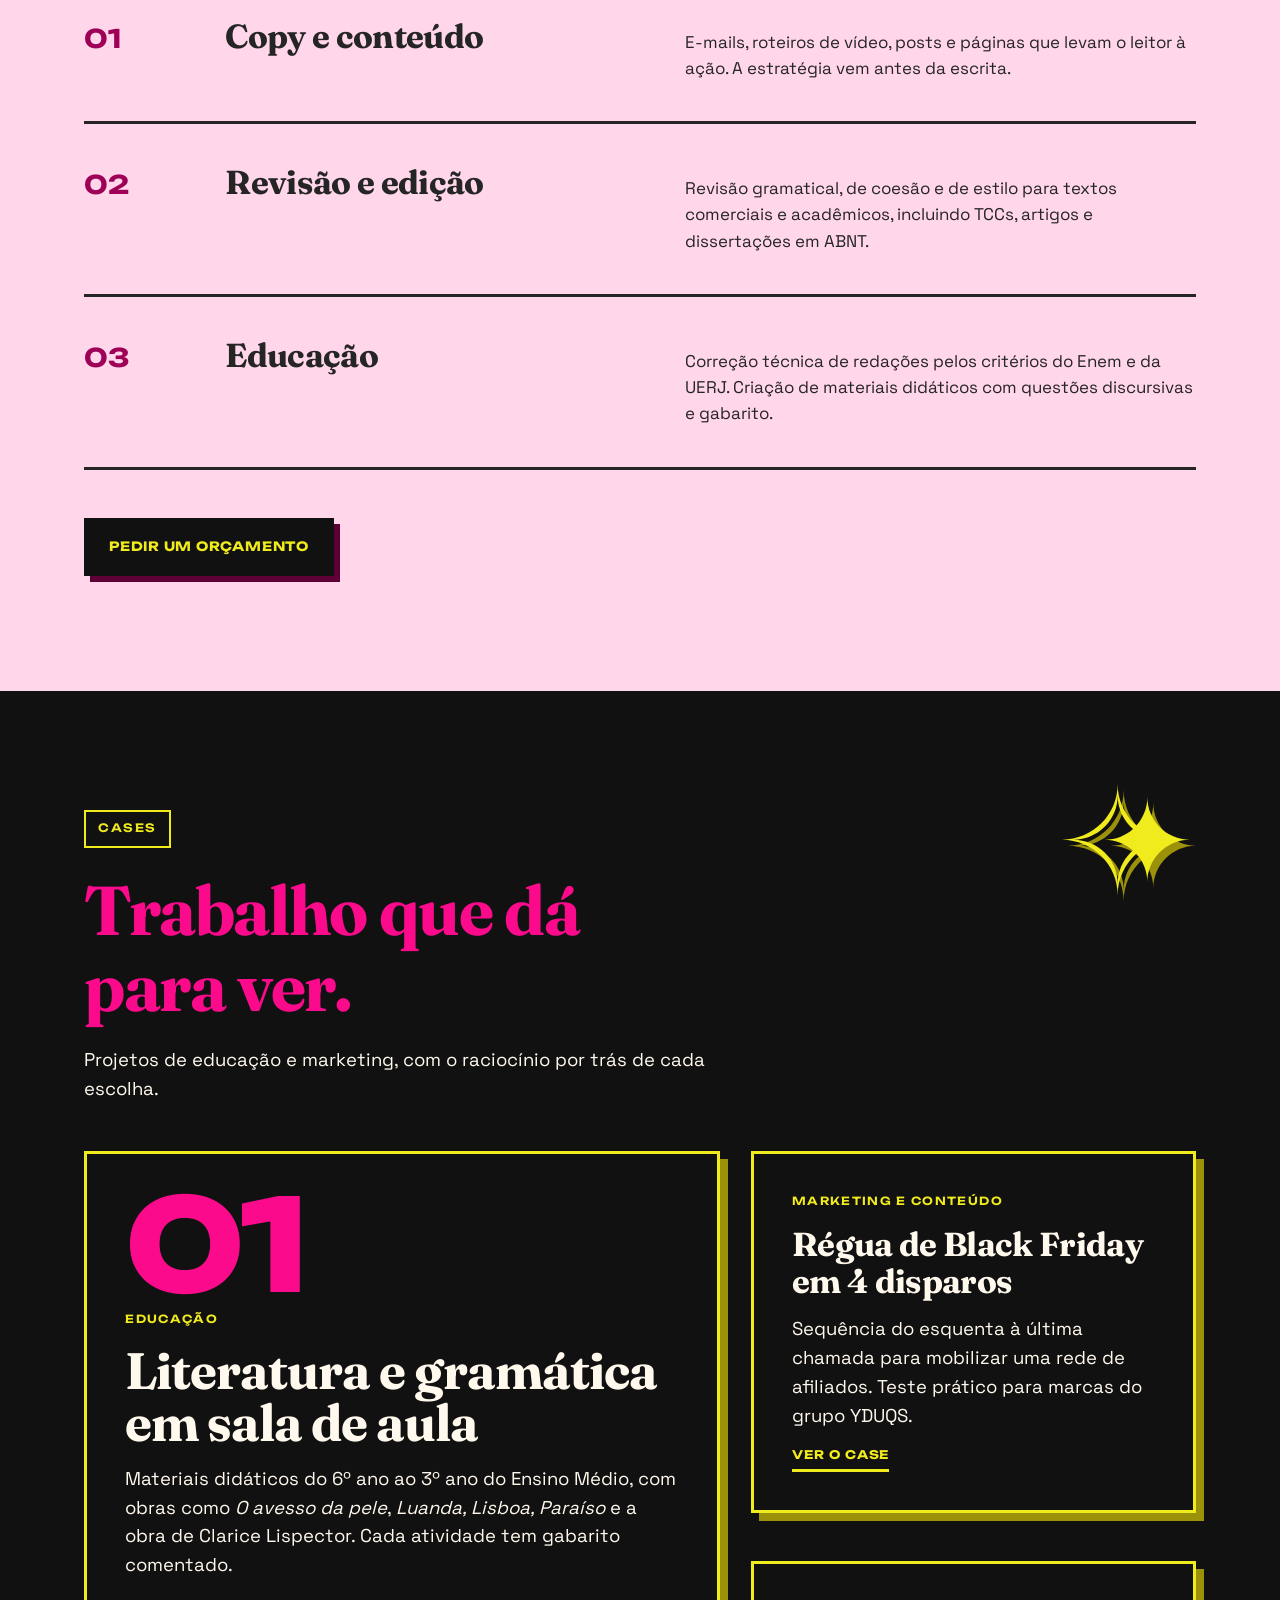
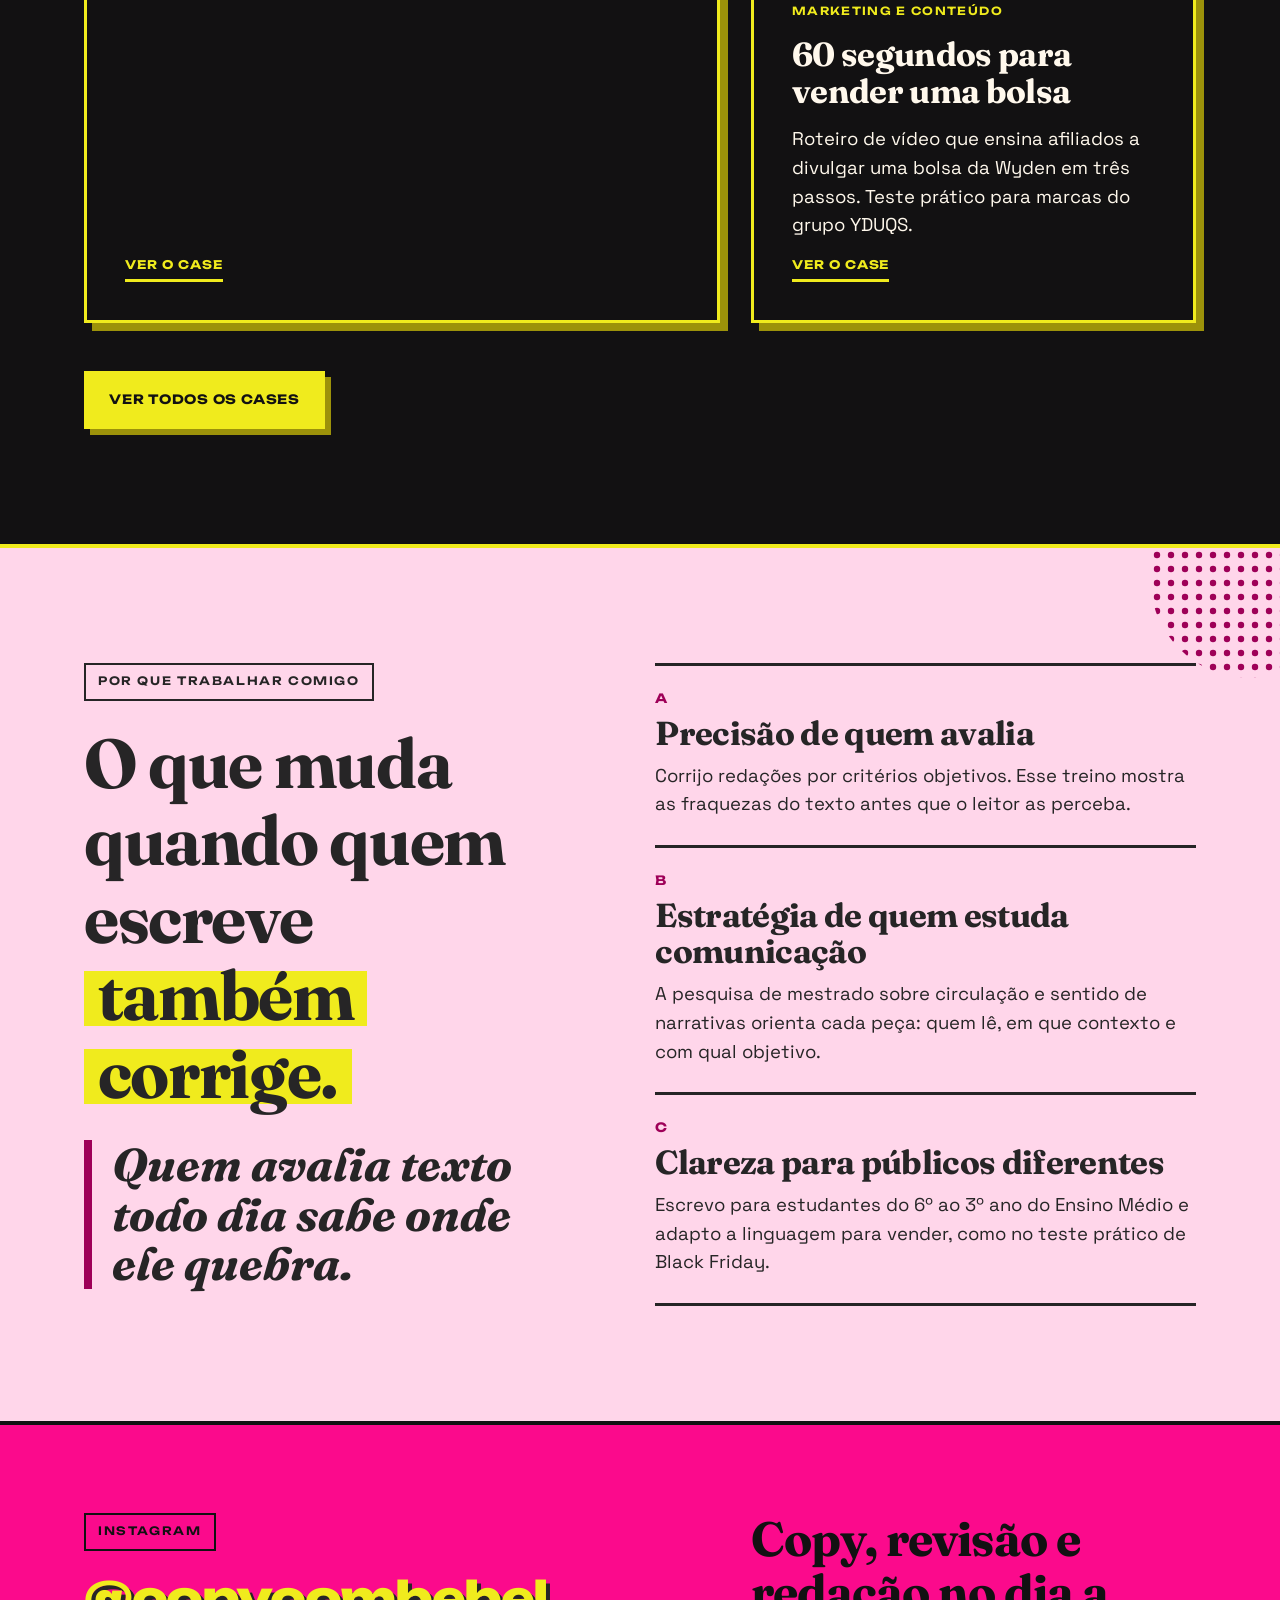
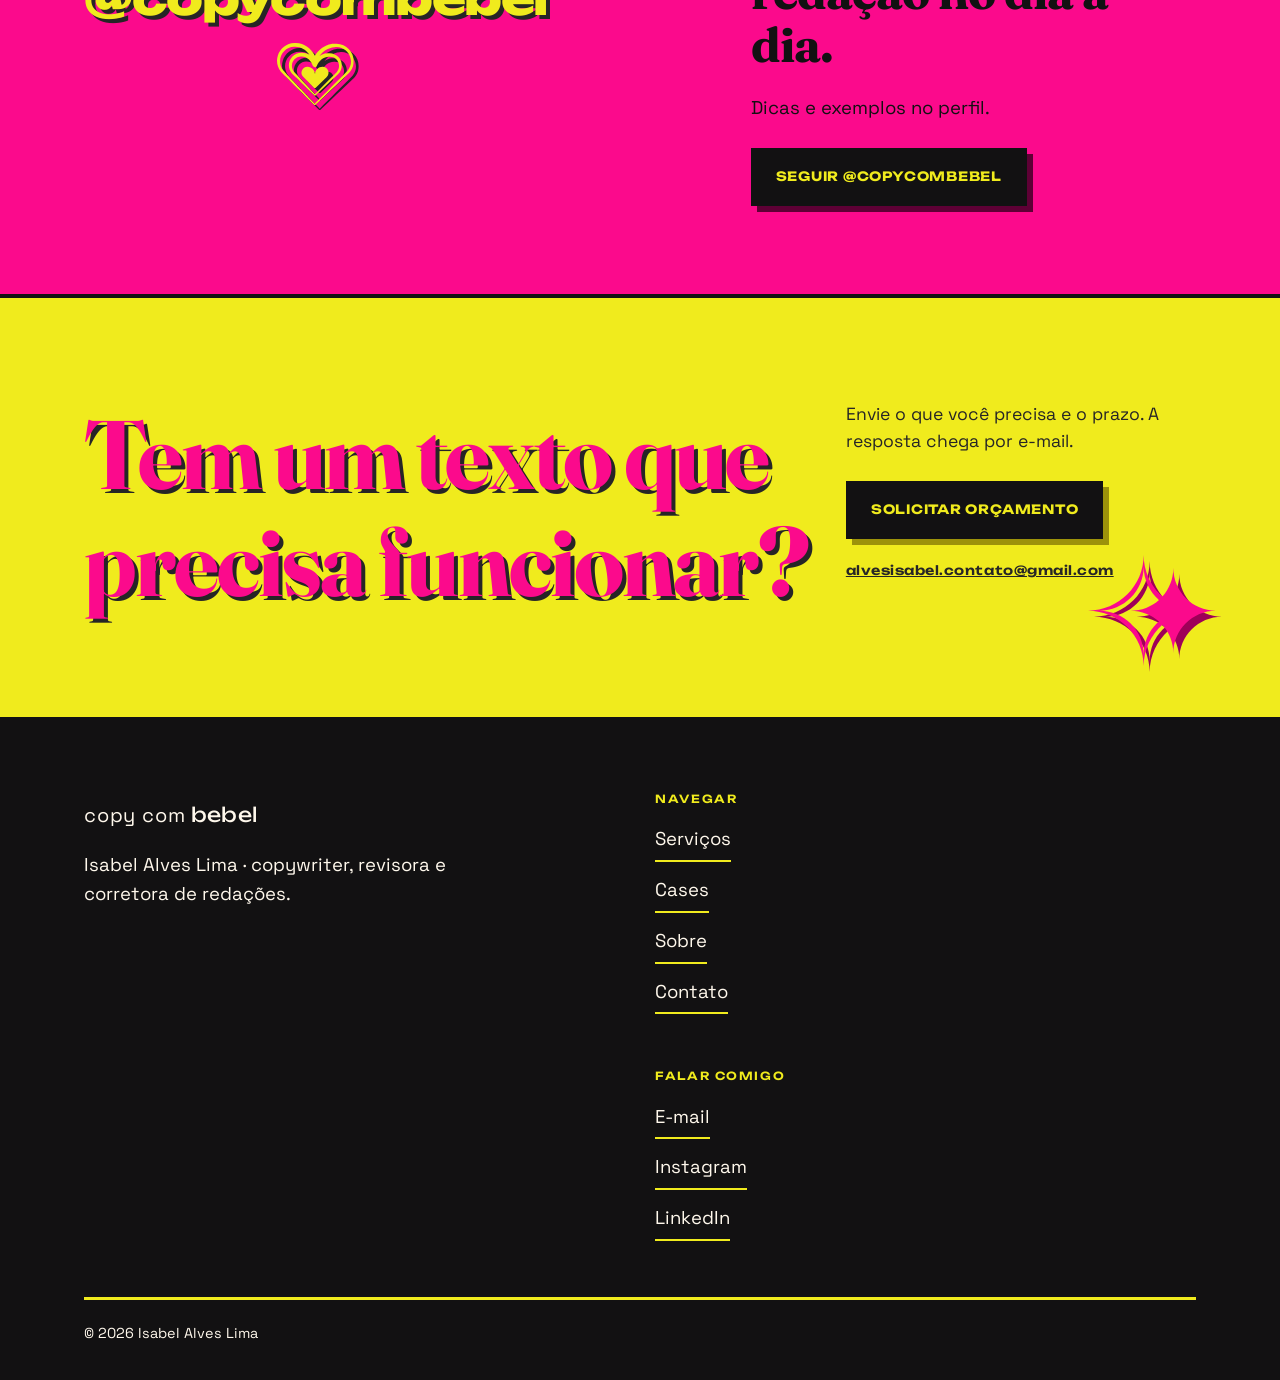
==== commit 6a49bce3: "Add files via upload" ====
--- a/index.html
+++ b/index.html
@@ -3,10 +3,11 @@
 <head>
 <meta charset="utf-8">
 <meta name="viewport" content="width=device-width, initial-scale=1">
-<title>Isabel Alves Lima (Bebel) · Copywriter, revisora e corretora de redações</title>
-<meta name="description" content="Copywriting, revisão de textos e correção de redações para marcas e instituições. Portfólio de Isabel Alves Lima (Bebel).">
-<meta property="og:title" content="Isabel Alves Lima (Bebel) · Copywriter, revisora e corretora de redações">
-<meta property="og:description" content="Copywriting, revisão de textos e correção de redações para marcas e instituições.">
+<title>Isabel Alves Lima (Bebel) · Copywriter e revisora de textos</title>
+<link rel="canonical" href="https://copycombebel.com.br/">
+<meta name="description" content="Copywriting, revisão de textos e correção de redações (Enem e UERJ) para marcas e instituições. Portfólio de Isabel Alves Lima, a Bebel.">
+<meta property="og:title" content="Isabel Alves Lima (Bebel) · Copywriter e revisora de textos">
+<meta property="og:description" content="Copywriting, revisão de textos e correção de redações (Enem e UERJ) para marcas e instituições. Portfólio de Isabel Alves Lima, a Bebel.">
 <meta property="og:type" content="website">
 <meta property="og:locale" content="pt_BR">
 <meta name="theme-color" content="#FB0A8C">
@@ -60,7 +61,7 @@
 
     <figure class="hero__foto">
       <div class="foto">
-        <img src="assets/foto-bebel.jpg" alt="Isabel Alves Lima, a Bebel" width="800" height="1000">
+        <img src="assets/foto-bebel.jpg" alt="Retrato de Isabel Alves Lima, a Bebel, em recorte de meio rosto" width="425" height="531">
       </div>
       <svg class="deco deco--hero" viewBox="0 0 136.7 118.88" aria-hidden="true" focusable="false"><use href="#faisca"/></svg>
       <figcaption class="selo"><b>~300</b>redações corrigidas por mês</figcaption>
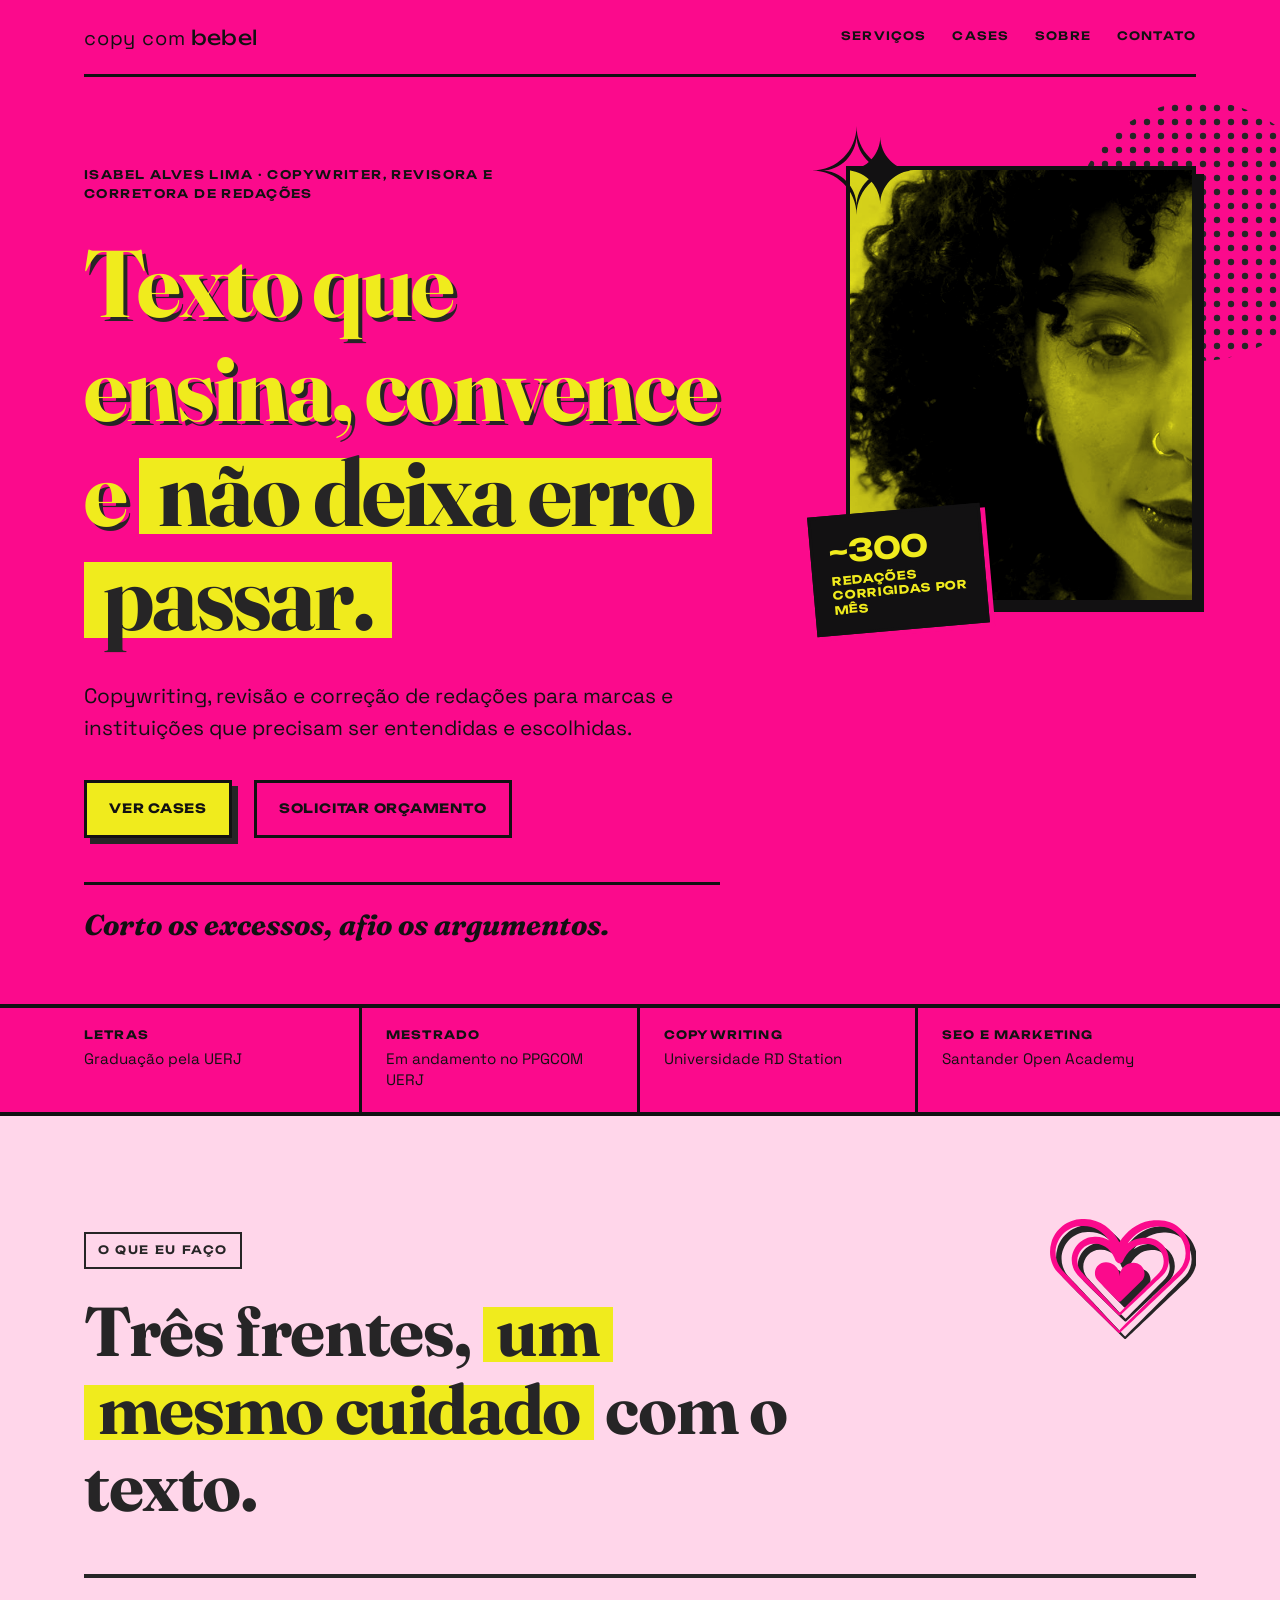
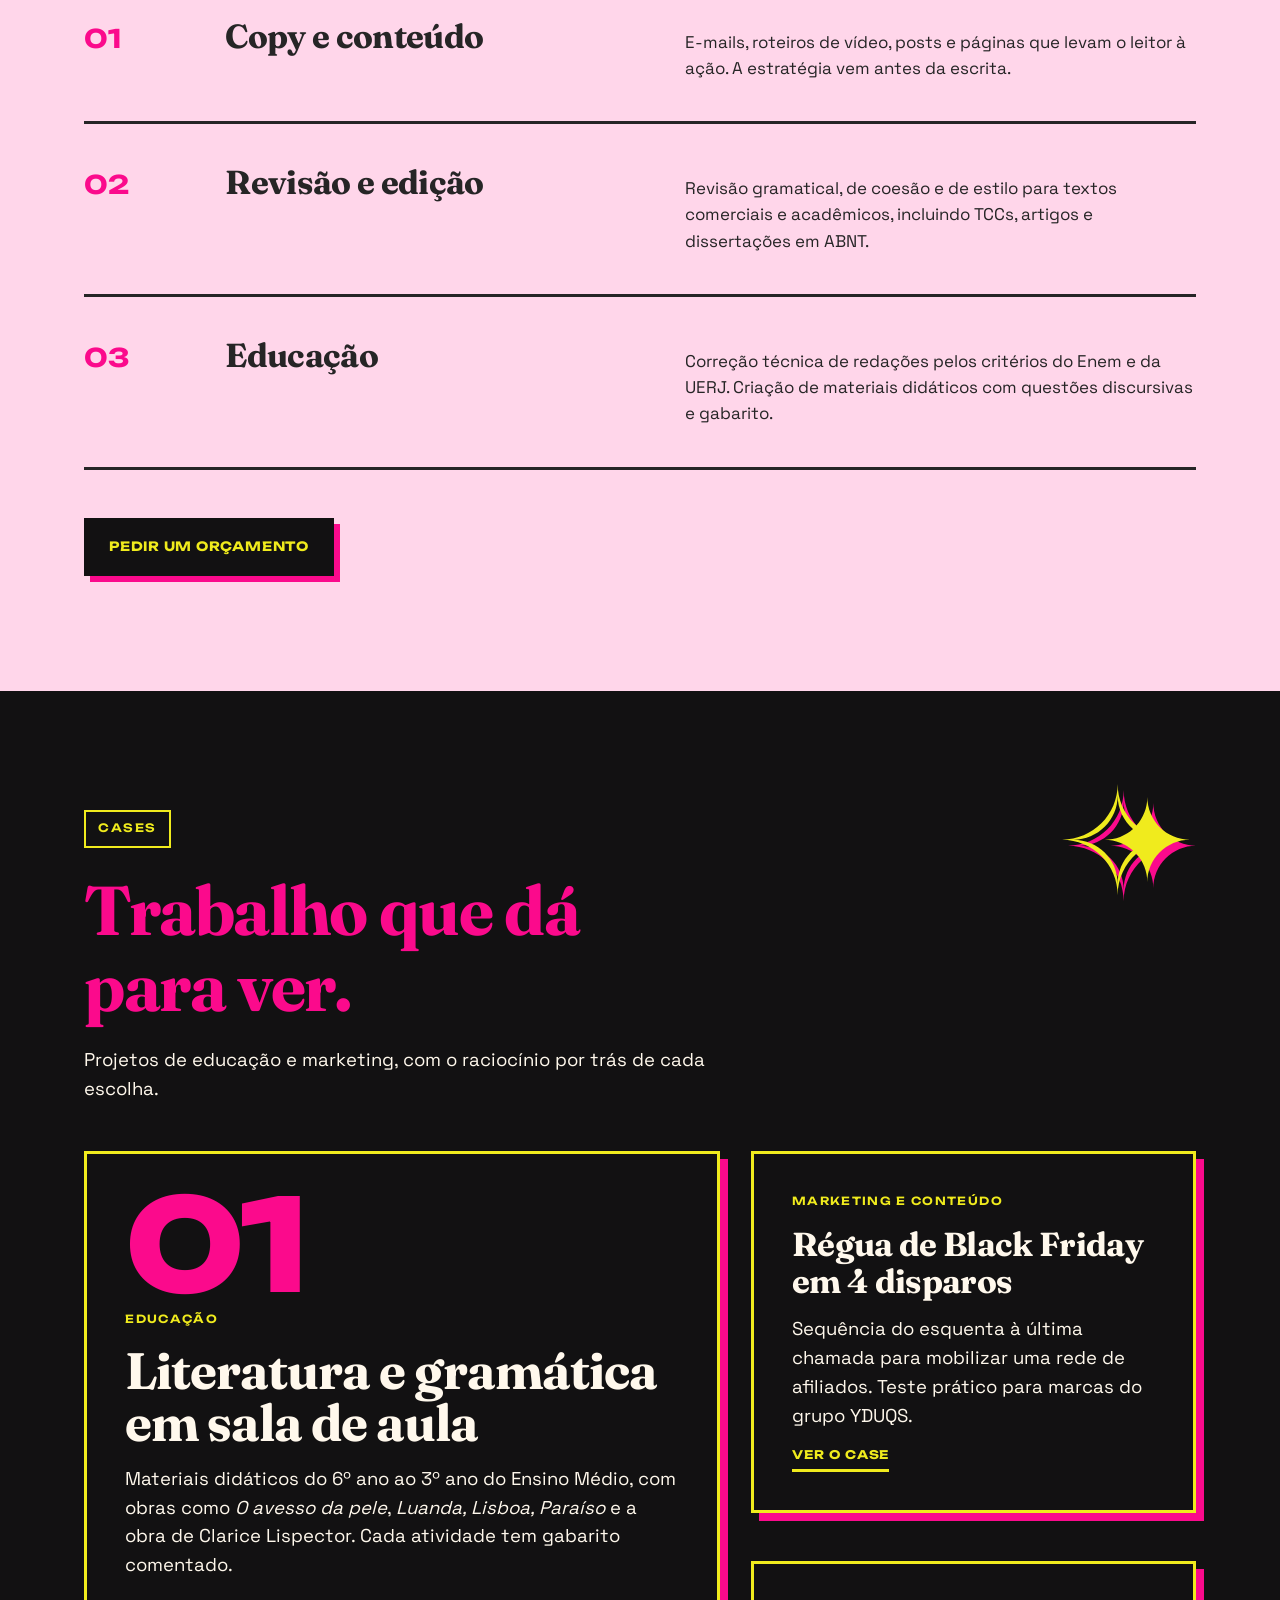
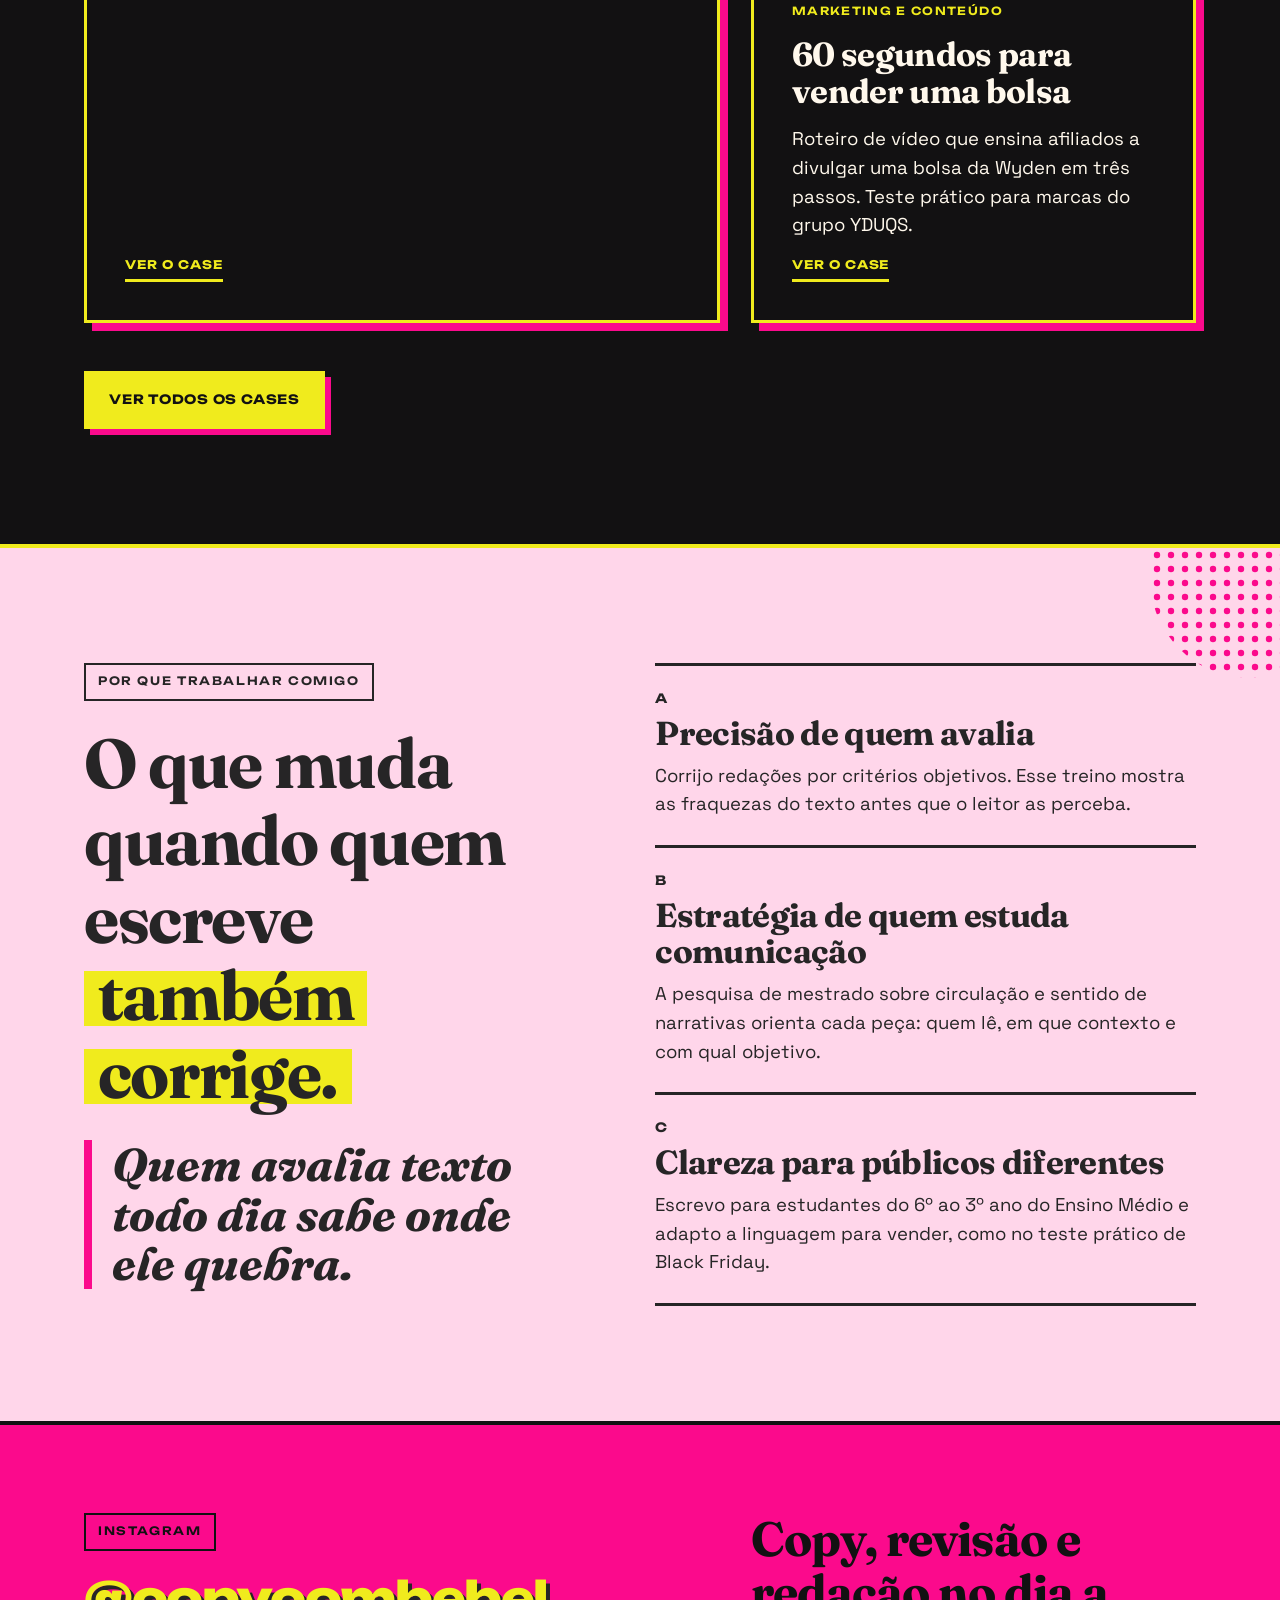
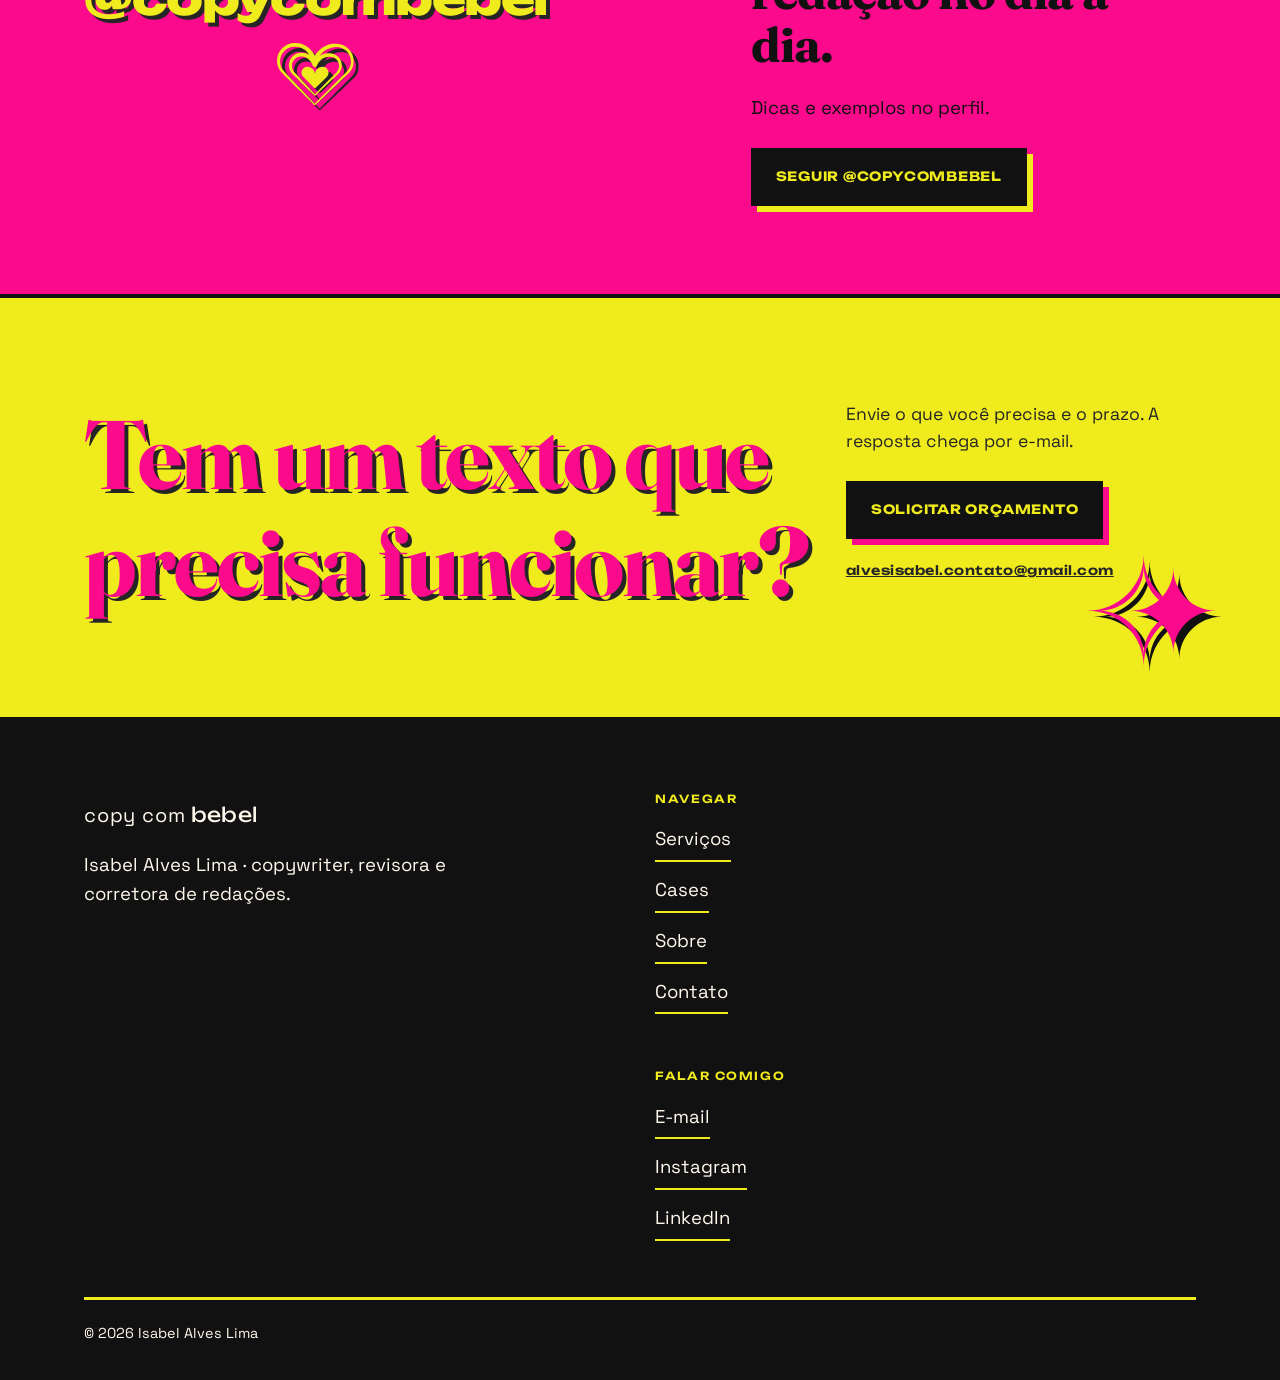
==== commit 72539212: "Add files via upload" ====
--- a/index.html
+++ b/index.html
@@ -152,7 +152,7 @@
 
 <!-- =============== 4 · POR QUE · Seção Suave =============== -->
 <section class="sec sec--suave" id="sobre" aria-labelledby="t-sobre">
-  <span class="ht ht--rosa800 ht-a" aria-hidden="true"></span>
+  <span class="ht ht--rosa ht-a" aria-hidden="true"></span>
   <div class="wrap grid">
     <div class="lado">
       <span class="tag">Por que trabalhar comigo</span>
--- a/style.css
+++ b/style.css
@@ -9,9 +9,6 @@
   --preto-fundo:#121112;
   --papel:#FFF8EC;
   --suave:#FFD6EA;
-  --rosa-800:#9E0058;
-  --rosa-900:#5E0035;
-  --amarelo-sombra:#9C920A;
 
   --titulo:"Fraunces",Georgia,serif;
   --selo:"Unbounded","Arial Black",Arial,sans-serif;
@@ -62,7 +59,7 @@
 /* 3. Suave */
 .sec--suave{
   background:var(--suave);color:var(--preto);
-  --line:var(--preto);--focus:var(--rosa-800);
+  --line:var(--preto);--focus:var(--preto-fundo);
 }
 /* 4. Invertida */
 .sec--invertida{
@@ -117,27 +114,27 @@
 .btn:hover{transform:translate(6px,6px);box-shadow:0 0 0 var(--preto)}
 .btn--vazio{background:transparent;box-shadow:none}
 .btn--vazio:hover{transform:none;background:var(--preto-fundo);color:var(--amarelo)}
-.btn--preto{background:var(--preto-fundo);color:var(--amarelo);box-shadow:6px 6px 0 var(--rosa-900)}
-.btn--preto:hover{box-shadow:0 0 0 var(--rosa-900)}
-.btn--noturno{border-color:var(--amarelo);box-shadow:6px 6px 0 var(--amarelo-sombra)}
-.btn--noturno:hover{box-shadow:0 0 0 var(--amarelo-sombra)}
+.btn--preto{background:var(--preto-fundo);color:var(--amarelo);box-shadow:6px 6px 0 var(--bsh,var(--amarelo))}
+.btn--preto:hover{box-shadow:0 0 0 var(--bsh,var(--amarelo))}
+.sec--suave .btn--preto,.sec--invertida .btn--preto{--bsh:var(--rosa)}
+.btn--noturno{border-color:var(--amarelo);box-shadow:6px 6px 0 var(--rosa)}
+.btn--noturno:hover{box-shadow:0 0 0 var(--rosa)}
 .acoes{display:flex;flex-wrap:wrap;gap:20px 22px}
 
 /* ---------- Retícula (halftone) usada com parcimônia ---------- */
 .ht{position:absolute;z-index:0;pointer-events:none}
 .ht--preto{background-image:url("data:image/svg+xml,%3Csvg xmlns='http://www.w3.org/2000/svg' width='14' height='14'%3E%3Ccircle cx='7' cy='7' r='3.2' fill='%23262526'/%3E%3C/svg%3E")}
 .ht--rosa{background-image:url("data:image/svg+xml,%3Csvg xmlns='http://www.w3.org/2000/svg' width='14' height='14'%3E%3Ccircle cx='7' cy='7' r='3.2' fill='%23FB0A8C'/%3E%3C/svg%3E")}
-.ht--rosa800{background-image:url("data:image/svg+xml,%3Csvg xmlns='http://www.w3.org/2000/svg' width='14' height='14'%3E%3Ccircle cx='7' cy='7' r='3.2' fill='%239E0058'/%3E%3C/svg%3E")}
 
 
 /* ---------- Componentes gráficos da marca (SVG, cor chapada) ---------- */
 .deco{position:absolute;z-index:0;display:block;height:auto;fill:currentColor;pointer-events:none}
 .deco--hero{z-index:3;width:clamp(64px,8vw,104px);left:-34px;top:-40px;color:var(--preto-fundo)}
-.deco--servicos{width:clamp(96px,11vw,150px);right:clamp(24px,7vw,110px);top:clamp(56px,8vw,110px);color:var(--rosa-800);filter:drop-shadow(6px 6px 0 var(--rosa-900))}
-.deco--cases{width:clamp(90px,10vw,140px);right:clamp(24px,7vw,110px);top:clamp(52px,7vw,96px);color:var(--amarelo);filter:drop-shadow(6px 6px 0 var(--amarelo-sombra))}
+.deco--servicos{width:clamp(96px,11vw,150px);right:clamp(24px,7vw,110px);top:clamp(56px,8vw,110px);color:var(--rosa);filter:drop-shadow(6px 6px 0 var(--preto))}
+.deco--cases{width:clamp(90px,10vw,140px);right:clamp(24px,7vw,110px);top:clamp(52px,7vw,96px);color:var(--amarelo);filter:drop-shadow(6px 6px 0 var(--rosa))}
 .arroba-bloco{display:inline-flex;flex-direction:column;align-items:center;gap:22px}
 .deco--insta{position:static;display:block;width:clamp(64px,6vw,96px);color:var(--amarelo);filter:drop-shadow(5px 5px 0 var(--preto))}
-.deco--chamada{width:clamp(90px,10vw,140px);right:clamp(24px,5vw,80px);bottom:clamp(24px,4vw,56px);color:var(--rosa);filter:drop-shadow(6px 6px 0 var(--rosa-800))}
+.deco--chamada{width:clamp(90px,10vw,140px);right:clamp(24px,5vw,80px);bottom:clamp(24px,4vw,56px);color:var(--rosa);filter:drop-shadow(6px 6px 0 var(--preto-fundo))}
 @media (max-width:960px){
   .deco--servicos,.deco--cases,.deco--chamada{display:none}
   .deco--hero{left:-8px;top:-34px}
@@ -189,7 +186,7 @@
   position:relative;
   background:var(--amarelo);
   border:4px solid var(--preto-fundo);
-  box-shadow:8px 8px 0 var(--rosa-900);
+  box-shadow:8px 8px 0 var(--preto-fundo);
   aspect-ratio:4/5;
   overflow:hidden;
 }
@@ -204,7 +201,7 @@
   background:var(--preto-fundo);color:var(--amarelo);
   font-family:var(--selo);font-weight:700;font-size:.72rem;letter-spacing:.06em;text-transform:uppercase;
   line-height:1.3;padding:14px 16px;border:3px solid var(--preto-fundo);
-  box-shadow:5px 5px 0 var(--rosa-900);
+  box-shadow:5px 5px 0 var(--rosa);
   max-width:15em;
 }
 .selo b{display:block;font-size:1.9rem;letter-spacing:-.02em;margin-bottom:2px}
@@ -242,7 +239,7 @@
   border-bottom:3px solid var(--line);
   align-items:baseline;
 }
-.linha .num{font-size:1.6rem;color:var(--rosa-800)}
+.linha .num{font-size:1.6rem;color:var(--rosa)}
 .linha p{font-size:1.06rem;max-width:34em}
 .servicos__fim{grid-column:1 / -1;display:flex;justify-content:flex-start}
 #servicos .ht-a{width:220px;height:220px;right:-60px;top:36px;border-radius:50%;opacity:1}
@@ -257,7 +254,7 @@
 .case{
   background:var(--preto-fundo);
   border:3px solid var(--amarelo);
-  box-shadow:8px 8px 0 var(--amarelo-sombra);
+  box-shadow:8px 8px 0 var(--rosa);
   padding:clamp(22px,3vw,40px);
   display:flex;flex-direction:column;gap:16px;
   position:relative;
@@ -294,15 +291,15 @@
 #sobre .citacao{
   font-family:var(--titulo);font-weight:700;font-style:italic;
   font-size:clamp(1.8rem,3.6vw,3rem);line-height:1.08;
-  margin-top:28px;padding-left:20px;border-left:8px solid var(--rosa-800);
+  margin-top:28px;padding-left:20px;border-left:8px solid var(--rosa);
 }
 #sobre .corpo{grid-column:7 / span 6}
 .ponto{padding:26px 0;border-top:3px solid var(--line)}
 .ponto:last-child{border-bottom:3px solid var(--line)}
-.ponto .num{font-size:.8rem;color:var(--rosa-800);letter-spacing:.1em;margin-bottom:10px;display:block}
+.ponto .num{font-size:.8rem;color:var(--preto);letter-spacing:.1em;margin-bottom:10px;display:block}
 .ponto h3{margin-bottom:10px}
 .ponto p{max-width:34em}
-.ponto a{color:var(--rosa-800);font-weight:600}
+.ponto a{color:var(--preto);font-weight:600;text-decoration:underline;text-underline-offset:3px}
 #sobre .ht-a{width:200px;height:200px;right:-70px;top:-70px;border-radius:50%}
 
 /* =========================================================
@@ -415,7 +412,7 @@
   padding:13px 18px;border:3px solid var(--preto);background:transparent;color:var(--preto);cursor:pointer;
 }
 .filtro:hover{background:var(--preto-fundo);color:var(--suave)}
-.filtro[aria-pressed="true"]{background:var(--preto-fundo);color:var(--suave);box-shadow:5px 5px 0 var(--rosa-800)}
+.filtro[aria-pressed="true"]{background:var(--preto-fundo);color:var(--suave);box-shadow:5px 5px 0 var(--rosa)}
 
 /* Lista de cases */
 #lista h2{color:var(--rosa)}
@@ -434,24 +431,24 @@
   display:flex;justify-content:space-between;gap:16px;align-items:baseline;
   padding:18px 0;text-decoration:none;color:var(--preto);
 }
-.canais span{font-family:var(--selo);font-weight:600;font-size:.7rem;letter-spacing:.12em;text-transform:uppercase;color:var(--rosa-800)}
+.canais span{font-family:var(--selo);font-weight:600;font-size:.7rem;letter-spacing:.12em;text-transform:uppercase;color:var(--preto)}
 .canais strong{font-family:var(--corpo);font-weight:700;letter-spacing:-.01em;font-size:clamp(1.1rem,2vw,1.5rem);word-break:break-word;text-align:right}
 .canais a:hover strong{background-image:url("data:image/svg+xml,%3Csvg xmlns='http://www.w3.org/2000/svg' width='2' height='2'%3E%3Crect width='2' height='2' fill='%23F0EB1D'/%3E%3C/svg%3E");background-size:100% .8em;background-repeat:no-repeat;background-position:0 62%}
 .form{
   border:4px solid var(--preto);padding:clamp(22px,3.4vw,40px);
-  box-shadow:8px 8px 0 var(--rosa-800);
+  box-shadow:8px 8px 0 var(--preto-fundo);
   display:grid;gap:22px;
 }
 .campo{display:grid;gap:8px}
 .campo label{font-family:var(--selo);font-weight:600;font-size:.72rem;letter-spacing:.1em;text-transform:uppercase}
-.campo label small{font-family:var(--corpo);font-weight:400;letter-spacing:0;text-transform:none;font-size:.9rem;color:var(--rosa-800)}
+.campo label small{font-family:var(--corpo);font-weight:400;letter-spacing:0;text-transform:none;font-size:.9rem;color:var(--preto)}
 .campo input,.campo select,.campo textarea{
   font:inherit;font-size:1rem;color:var(--preto);
   background:transparent;border:3px solid var(--preto);border-radius:0;
   padding:13px 14px;width:100%;
 }
 .campo textarea{min-height:150px;resize:vertical}
-.campo input:focus,.campo select:focus,.campo textarea:focus{outline:4px solid var(--rosa-800);outline-offset:2px}
+.campo input:focus,.campo select:focus,.campo textarea:focus{outline:4px solid var(--preto-fundo);outline-offset:2px}
 .form .nota{font-size:.92rem;max-width:34em}
 .form .btn{justify-self:start;cursor:pointer}
 .sec--invertida .mail-grande{
@@ -468,8 +465,8 @@
 /* =========================================================
    Cases completos
    ========================================================= */
-.sec--noturna{--tit:var(--rosa);--h3:var(--rosa);--det:var(--amarelo);--txt:var(--papel);--tr-bg:var(--preto-fundo);--tr-sh:var(--amarelo-sombra)}
-.sec--suave{--tit:var(--preto);--h3:var(--preto);--det:var(--rosa-800);--txt:var(--preto);--tr-bg:transparent;--tr-sh:var(--rosa-800)}
+.sec--noturna{--tit:var(--rosa);--h3:var(--rosa);--det:var(--amarelo);--txt:var(--papel);--tr-bg:var(--preto-fundo);--tr-sh:var(--rosa)}
+.sec--suave{--tit:var(--preto);--h3:var(--preto);--det:var(--preto);--txt:var(--preto);--tr-bg:transparent;--tr-sh:var(--preto-fundo)}
 .sec--classica{--tit:var(--amarelo);--h3:var(--preto-fundo);--det:var(--preto-fundo);--txt:var(--preto-fundo);--tr-bg:var(--amarelo);--tr-sh:var(--preto)}
 
 .cs .wrap{padding-top:clamp(48px,7vw,96px);padding-bottom:clamp(48px,7vw,96px)}
@@ -536,7 +533,7 @@
 .ex{grid-column:1 / -1;display:grid;grid-template-columns:repeat(12,1fr);gap:24px clamp(16px,2.4vw,32px);align-items:start}
 .ex .img{grid-column:1 / span 5;margin:0;display:grid;gap:12px}
 .ex .img a{display:block}
-.ex .img img{width:100%;height:auto;border:4px solid var(--preto-fundo);background:var(--papel);box-shadow:8px 8px 0 var(--rosa-900)}
+.ex .img img{width:100%;height:auto;border:4px solid var(--preto-fundo);background:var(--papel);box-shadow:8px 8px 0 var(--rosa)}
 .ex .img figcaption{font-size:.92rem;color:var(--txt)}
 .ex .fb{grid-column:6 / span 7;background:var(--amarelo);color:var(--preto);border:4px solid var(--preto-fundo);box-shadow:8px 8px 0 var(--preto);padding:clamp(20px,3vw,34px);display:grid;gap:14px}
 .ex .fb .rot-label{font-family:var(--selo);font-weight:700;font-size:.68rem;letter-spacing:.12em;text-transform:uppercase}
@@ -564,9 +561,9 @@
 .bio p{max-width:38em;font-size:1.1rem}
 .bio p:first-child{font-size:1.25rem}
 .bio-lado{grid-column:9 / span 4;display:grid;gap:34px;align-self:start}
-.bloco-lista h3{font-family:var(--selo);font-weight:600;font-size:.72rem;letter-spacing:.12em;text-transform:uppercase;color:var(--rosa-800);padding-bottom:10px;border-bottom:3px solid var(--preto)}
+.bloco-lista h3{font-family:var(--selo);font-weight:600;font-size:.72rem;letter-spacing:.12em;text-transform:uppercase;color:var(--preto);padding-bottom:10px;border-bottom:3px solid var(--preto)}
 .bloco-lista li{padding:12px 0;border-bottom:3px solid var(--preto);font-size:1rem}
-.bloco-lista li small{display:block;font-size:.88rem;color:var(--rosa-800);margin-top:2px}
+.bloco-lista li small{display:block;font-size:.88rem;color:var(--preto);margin-top:2px}
 .trab{grid-column:1 / span 4}
 .trab-lista{grid-column:6 / span 7}
 .trab h2{color:var(--rosa)}
@@ -586,8 +583,6 @@
 
 
 /* ---------- Ajustes da auditoria ---------- */
-.sec--invertida .btn--preto{box-shadow:6px 6px 0 var(--amarelo-sombra)}
-.sec--invertida .btn--preto:hover{box-shadow:0 0 0 var(--amarelo-sombra)}
 .sec--topo{border-bottom:0;overflow:visible}
 .sec--hero{overflow:visible;overflow-x:clip}
 main:focus{outline:none}
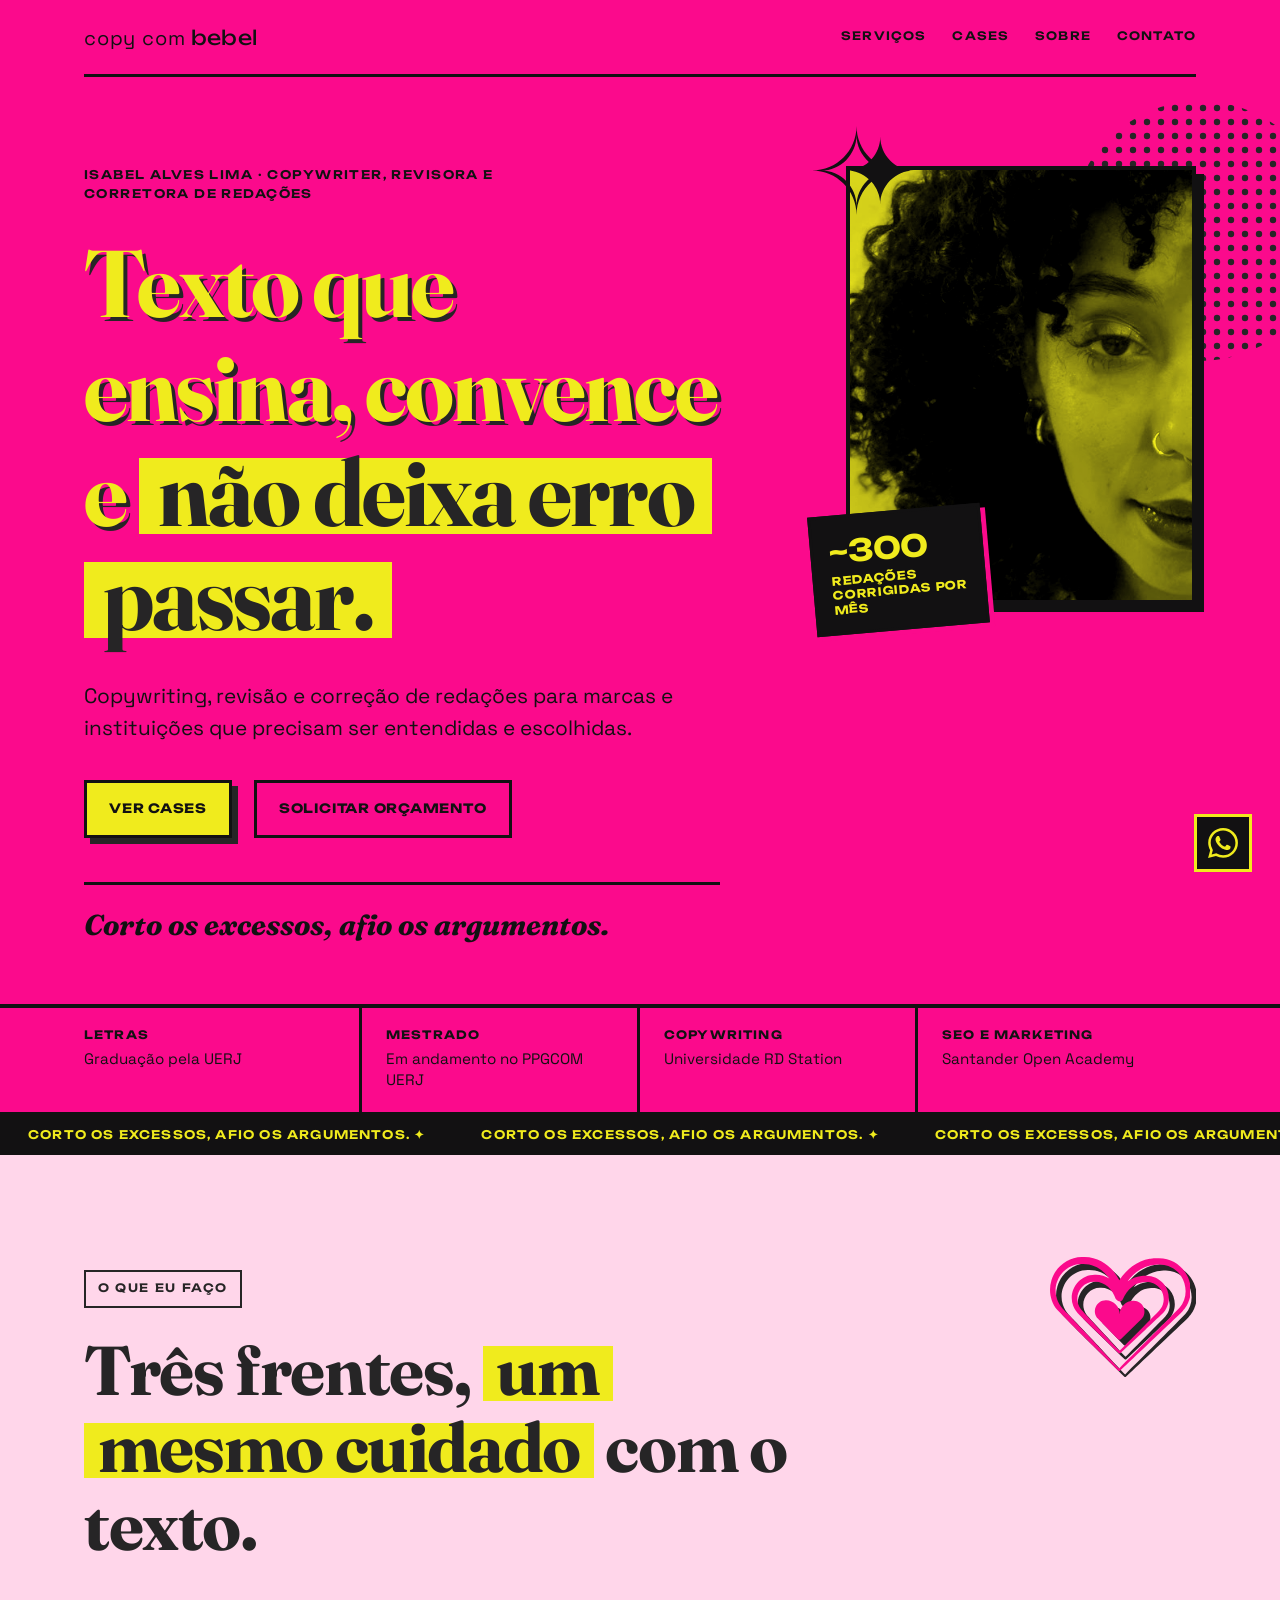
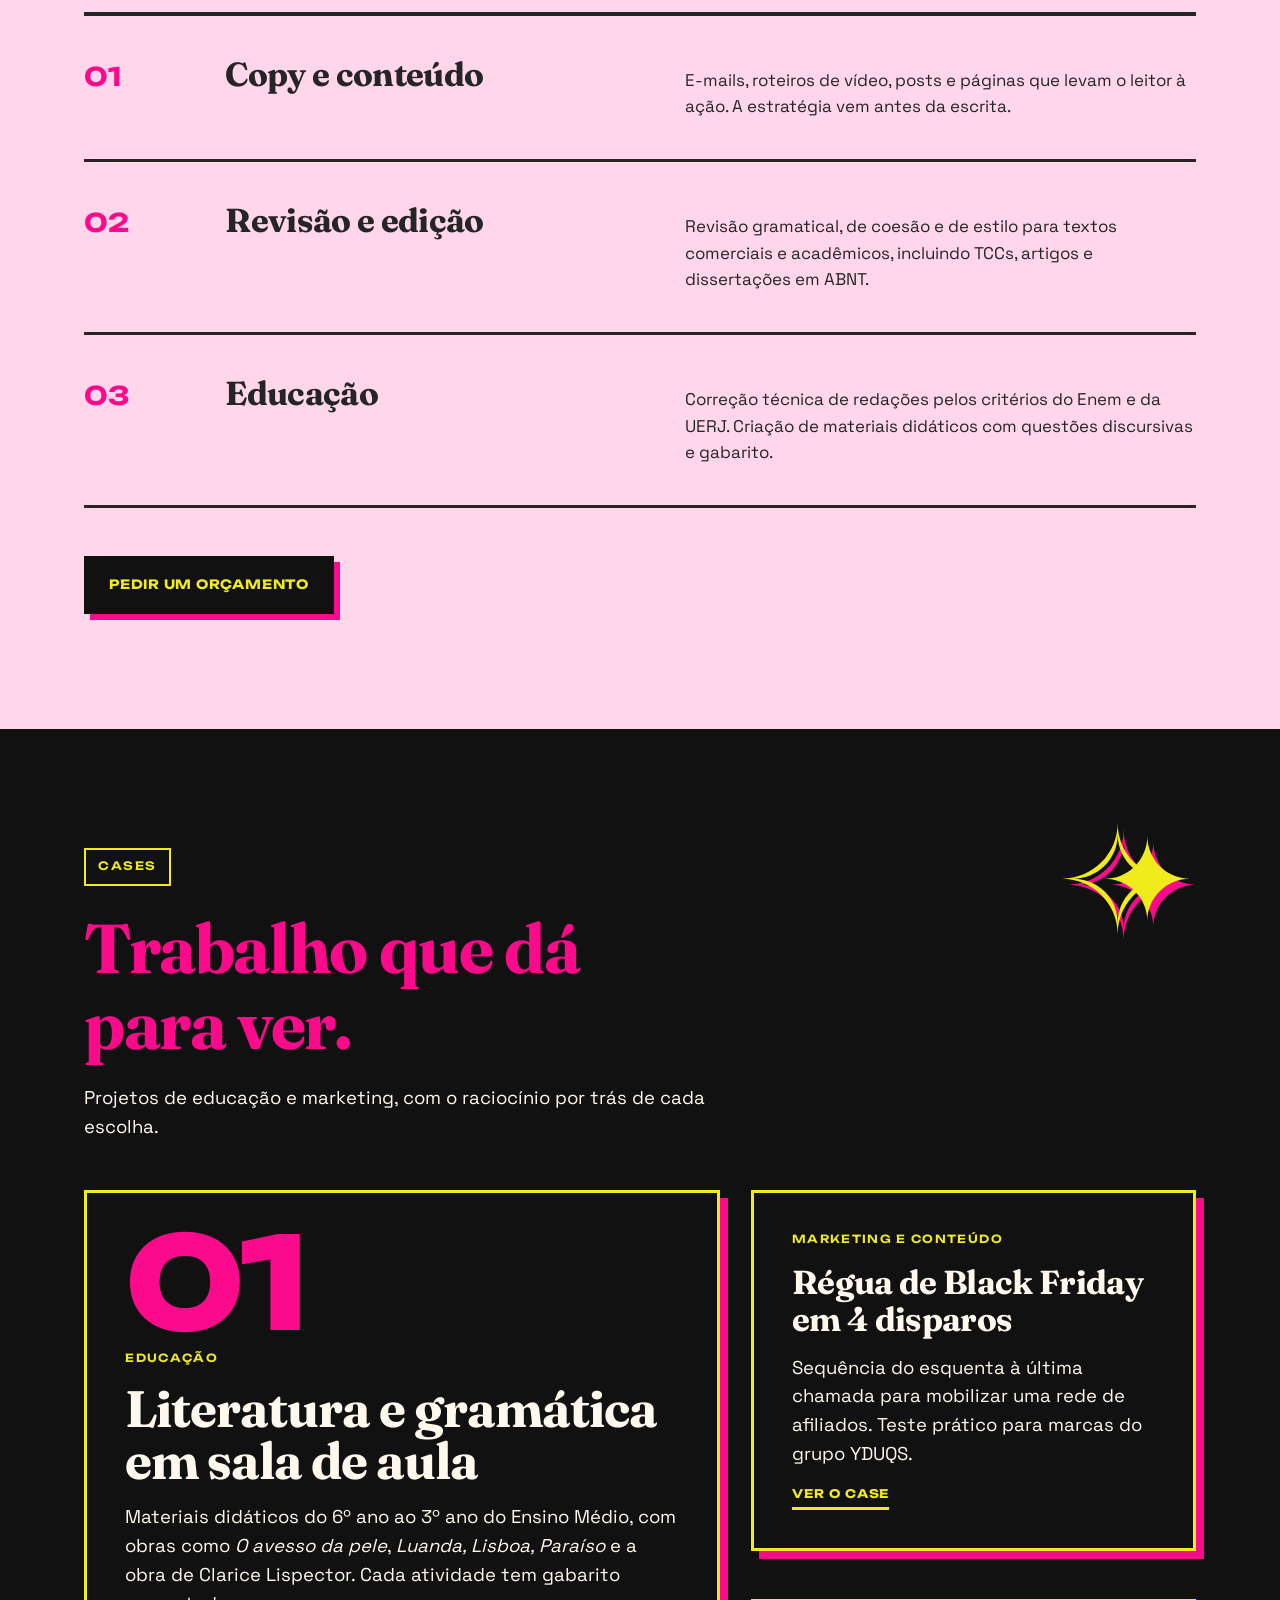
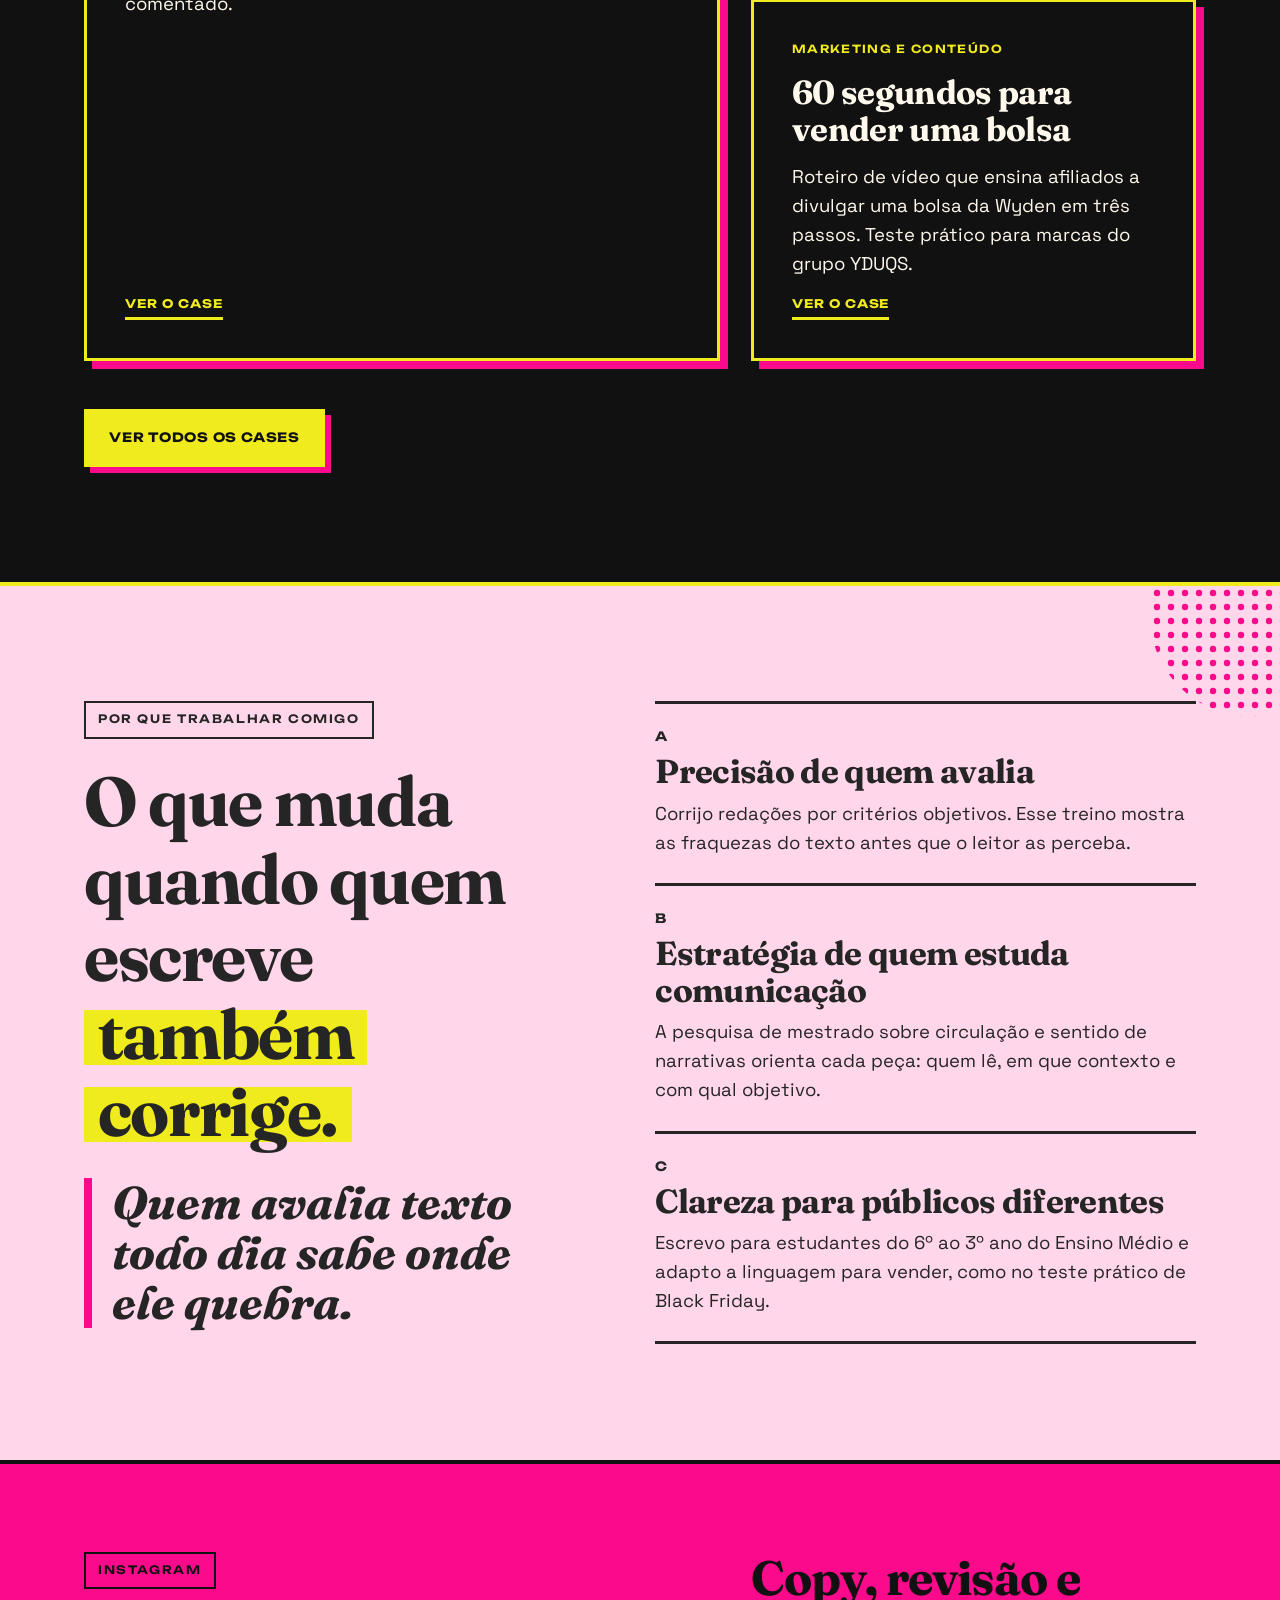
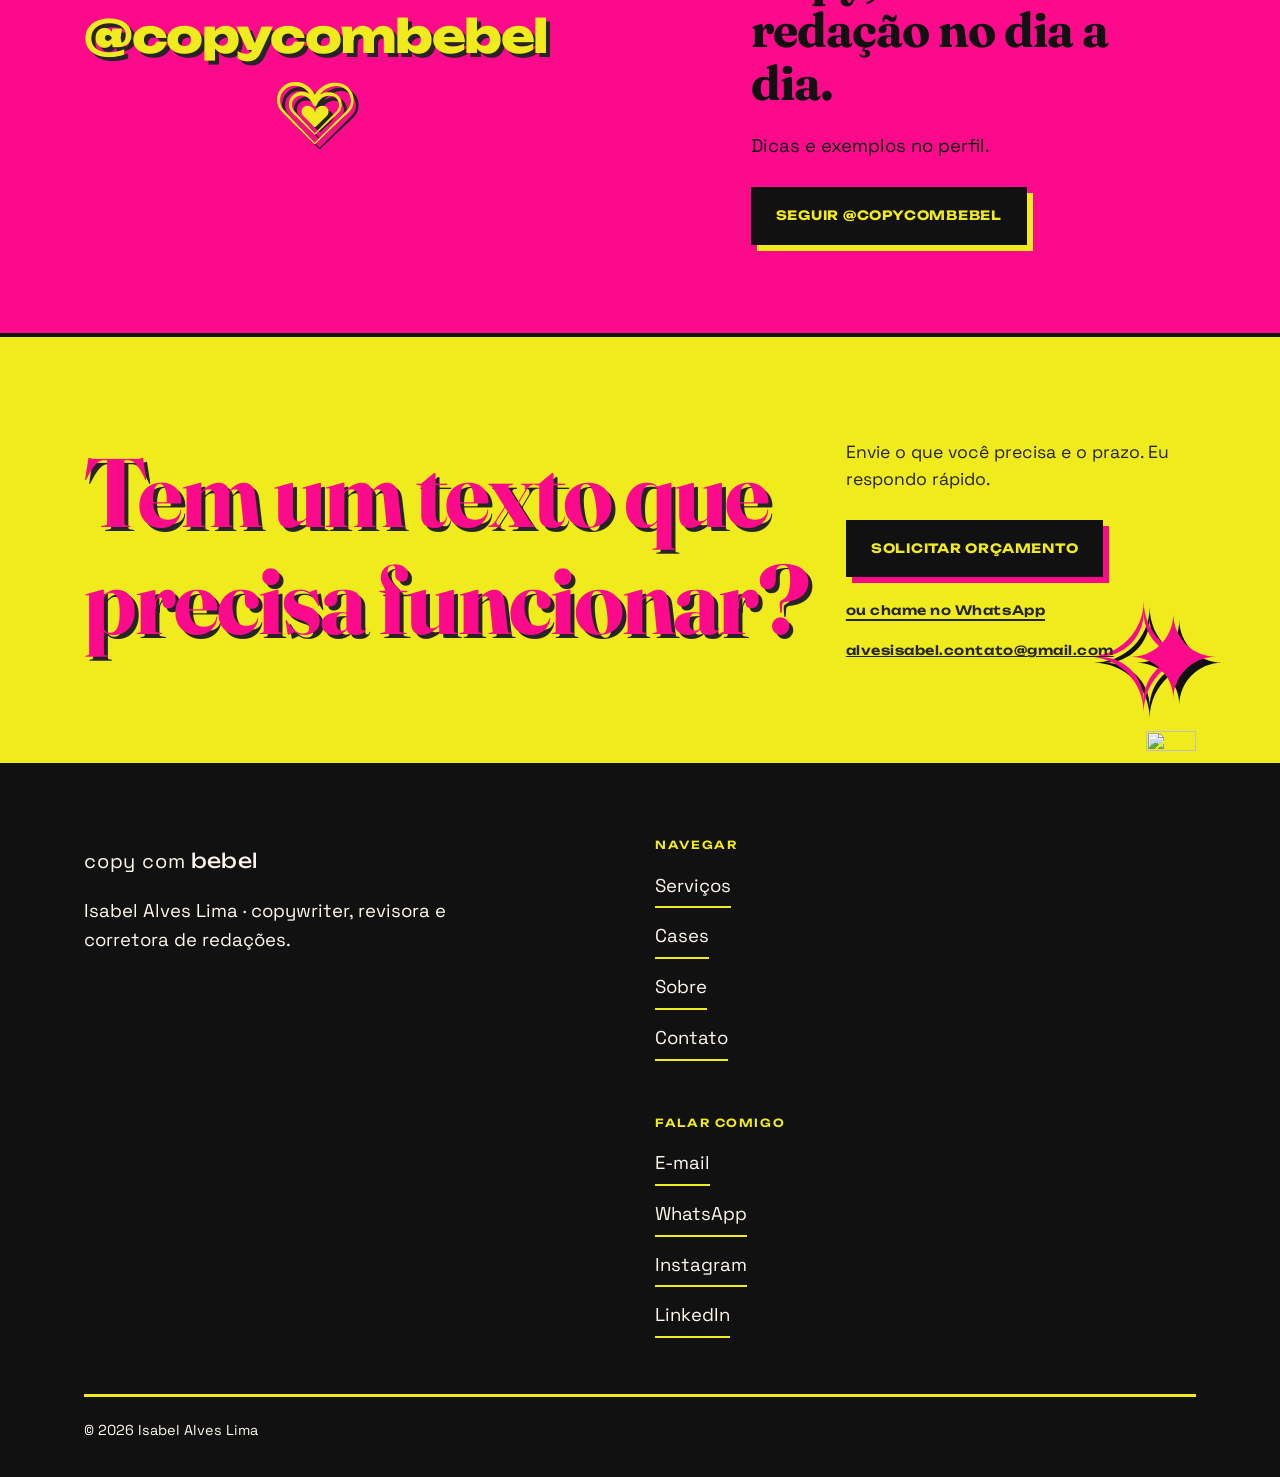
==== commit 139add04: "Add files via upload" ====
--- a/index.html
+++ b/index.html
@@ -78,6 +78,10 @@
   </div>
 </section>
 
+
+<div class="faixa" aria-hidden="true">
+  <div class="faixa__trilho"><div class="faixa__grupo"><span>Corto os excessos, afio os argumentos. ✦</span><span>Corto os excessos, afio os argumentos. ✦</span><span>Corto os excessos, afio os argumentos. ✦</span><span>Corto os excessos, afio os argumentos. ✦</span><span>Corto os excessos, afio os argumentos. ✦</span></div><div class="faixa__grupo"><span>Corto os excessos, afio os argumentos. ✦</span><span>Corto os excessos, afio os argumentos. ✦</span><span>Corto os excessos, afio os argumentos. ✦</span><span>Corto os excessos, afio os argumentos. ✦</span><span>Corto os excessos, afio os argumentos. ✦</span></div></div>
+</div>
 
 <!-- =============== 2 · SERVIÇOS · Seção Suave =============== -->
 <section class="sec sec--suave" id="servicos" aria-labelledby="t-servicos">
@@ -206,9 +210,14 @@
       <h2 class="display" id="t-chamada">Tem um texto que precisa funcionar?</h2>
     </div>
     <div class="dir">
-      <p>Envie o que você precisa e o prazo. A resposta chega por e-mail.</p>
-      <a class="btn btn--preto" href="contato.html">Solicitar orçamento</a>
-      <a class="mail" href="mailto:alvesisabel.contato@gmail.com">alvesisabel.contato@gmail.com</a>
+      <p>Envie o que você precisa e o prazo. Eu respondo rápido.</p>
+      <div class="chamada__acoes">
+        <a class="btn btn--preto" href="contato.html">Solicitar orçamento</a>
+        <a class="wpp-link" href="https://wa.me/5521978802678?text=Oi%20Bebel!%20Vim%20pelo%20site%20e%20queria%20conversar%20sobre%20um%20projeto." target="_blank" rel="noopener noreferrer">ou chame no WhatsApp</a>
+      </div>
+      <div class="chamada__mail">
+        <a class="mail" href="mailto:alvesisabel.contato@gmail.com">alvesisabel.contato@gmail.com</a>
+      </div>
     </div>
   </div>
 </section>
@@ -217,6 +226,7 @@
 
 <!-- =============== 7 · RODAPÉ · Seção Noturna =============== -->
 <footer class="sec sec--noturna rodape">
+  <img class="gato" src="assets/gatinho.png" alt="" width="25" height="16">
   <div class="wrap grid">
     <div class="nome">
       <a href="/" class="brand-logo" aria-label="copy com Bebel, página inicial"><span class="logo-prefix">copy com</span> <span class="logo-accent">bebel</span></a>
@@ -235,6 +245,7 @@
       <h3>Falar comigo</h3>
       <ul>
         <li><a href="mailto:alvesisabel.contato@gmail.com">E-mail</a></li>
+        <li><a href="https://wa.me/5521978802678?text=Oi%20Bebel!%20Vim%20pelo%20site%20e%20queria%20conversar%20sobre%20um%20projeto." target="_blank" rel="noopener noreferrer">WhatsApp</a></li>
         <li><a href="https://instagram.com/copycombebel" rel="noopener">Instagram</a></li>
         <li><a href="https://www.linkedin.com/in/isabel-alves-lima/" rel="noopener">LinkedIn</a></li>
       </ul>
@@ -242,5 +253,10 @@
     <p class="fim">© 2026 Isabel Alves Lima</p>
   </div>
 </footer>
+<a class="wpp" href="https://wa.me/5521978802678?text=Oi%20Bebel!%20Vim%20pelo%20site%20e%20queria%20conversar%20sobre%20um%20projeto." target="_blank" rel="noopener noreferrer" aria-label="Falar no WhatsApp">
+  <svg viewBox="0 0 24 24" aria-hidden="true" focusable="false"><path d="M17.472 14.382c-.297-.149-1.758-.867-2.03-.967-.273-.099-.471-.148-.67.15-.197.297-.767.966-.94 1.164-.173.199-.347.223-.644.075-.297-.15-1.255-.463-2.39-1.475-.883-.788-1.48-1.761-1.653-2.059-.173-.297-.018-.458.13-.606.134-.133.298-.347.446-.52.149-.174.198-.298.298-.497.099-.198.05-.371-.025-.52-.075-.149-.669-1.612-.916-2.207-.242-.579-.487-.5-.669-.51-.173-.008-.371-.01-.57-.01-.198 0-.52.074-.792.372-.272.297-1.04 1.016-1.04 2.479 0 1.462 1.065 2.875 1.213 3.074.149.198 2.096 3.2 5.077 4.487.709.306 1.262.489 1.694.625.712.227 1.36.195 1.871.118.571-.085 1.758-.719 2.006-1.413.248-.694.248-1.289.173-1.413-.074-.124-.272-.198-.57-.347m-5.421 7.403h-.004a9.87 9.87 0 01-5.031-1.378l-.361-.214-3.741.982.998-3.648-.235-.374a9.86 9.86 0 01-1.51-5.26c.001-5.45 4.436-9.884 9.888-9.884 2.64 0 5.122 1.03 6.988 2.898a9.825 9.825 0 012.893 6.994c-.003 5.45-4.437 9.884-9.885 9.884m8.413-18.297A11.815 11.815 0 0012.05 0C5.495 0 .16 5.335.157 11.892c0 2.096.547 4.142 1.588 5.945L.057 24l6.305-1.654a11.882 11.882 0 005.683 1.448h.005c6.554 0 11.89-5.335 11.893-11.893a11.821 11.821 0 00-3.48-8.413Z"/></svg>
+  <span class="wpp__tag" aria-hidden="true">Falar no WhatsApp</span>
+</a>
+<script src="assets/extras.js" defer></script>
 </body>
 </html>
--- a/style.css
+++ b/style.css
@@ -611,3 +611,157 @@
   font-size:1.25rem;letter-spacing:.01em;text-transform:lowercase;margin-left:.35rem;
 }
 .rodape .brand-logo{color:#FFF8EC}
+
+/* =========================================================
+   EXTRAS · microinterações, WhatsApp, copiar e-mail, gatinho
+   Só cores da paleta, sombras chapadas, sem blur.
+   Todo movimento fica dentro de prefers-reduced-motion: no-preference.
+   ========================================================= */
+.sr{position:absolute;width:1px;height:1px;margin:-1px;padding:0;overflow:hidden;clip:rect(0 0 0 0);white-space:nowrap;border:0}
+
+/* Copiar e-mail */
+.copiar-wrap{position:relative;display:inline-block;vertical-align:middle;margin-left:10px}
+.copiar{
+  font-family:var(--selo);font-weight:700;font-size:.66rem;letter-spacing:.06em;text-transform:uppercase;
+  background:var(--preto-fundo);color:var(--amarelo);
+  border:3px solid var(--preto-fundo);padding:6px 10px;cursor:pointer;
+  box-shadow:3px 3px 0 var(--rosa);
+}
+.copiar-tag{
+  position:absolute;left:0;top:0;height:100%;min-width:100%;box-sizing:border-box;white-space:nowrap;
+  display:flex;align-items:center;justify-content:center;
+  background:var(--rosa);color:var(--preto-fundo);
+  border:3px solid var(--preto-fundo);box-shadow:3px 3px 0 var(--preto-fundo);
+  font-family:var(--selo);font-weight:700;font-size:.66rem;letter-spacing:.06em;text-transform:uppercase;
+  padding:0 10px;pointer-events:none;
+}
+.copiar-tag:empty{display:none}
+
+/* Link secundário de WhatsApp na chamada */
+.wpp-link{
+  display:block;width:max-content;max-width:100%;margin-top:14px;
+  font-family:var(--selo);font-weight:600;font-size:.8rem;letter-spacing:.04em;
+  color:var(--preto);text-decoration:underline;text-decoration-thickness:2px;text-underline-offset:4px;
+}
+.wpp-link:hover{background:var(--preto-fundo);color:var(--amarelo)}
+
+/* Botão flutuante de WhatsApp */
+.wpp{
+  position:fixed;right:clamp(14px,2.4vw,28px);bottom:clamp(14px,2.4vw,28px);z-index:60;
+  width:58px;height:58px;display:grid;place-items:center;text-decoration:none;
+  background:var(--preto-fundo);border:3px solid var(--amarelo);
+  box-shadow:5px 5px 0 var(--rosa);
+}
+.wpp svg{width:30px;height:30px;display:block;fill:var(--amarelo)}
+.wpp:focus-visible{outline:0;box-shadow:0 0 0 3px var(--papel),0 0 0 6px var(--preto-fundo)}
+.wpp__tag{
+  position:absolute;right:calc(100% + 14px);top:50%;transform:translateY(-50%);white-space:nowrap;
+  background:var(--amarelo);color:var(--preto-fundo);
+  border:3px solid var(--preto-fundo);box-shadow:4px 4px 0 var(--preto-fundo);
+  font-family:var(--selo);font-weight:700;font-size:.7rem;letter-spacing:.06em;text-transform:uppercase;
+  padding:8px 12px;opacity:0;visibility:hidden;pointer-events:none;
+}
+@media (hover:hover){.wpp:hover .wpp__tag,.wpp:focus-visible .wpp__tag{opacity:1;visibility:visible}}
+@media (max-width:640px){.wpp{width:52px;height:52px}.wpp svg{width:27px;height:27px}}
+
+/* Gatinho pousado na borda do rodapé */
+.rodape{overflow:visible}
+.gato{
+  position:absolute;z-index:2;top:0;
+  right:max(var(--pad),calc((100vw - var(--max)) / 2 + var(--pad)));
+  width:50px;height:auto;image-rendering:pixelated;
+  transform:translateY(calc(-100% - 4px));
+}
+
+/* Faixa divisória (opcional) */
+.faixa{background:var(--preto-fundo);color:var(--amarelo);overflow:hidden;white-space:nowrap}
+.faixa__trilho{display:flex;width:max-content}
+.faixa__grupo{display:flex;flex-shrink:0}
+.faixa__grupo span{
+  font-family:var(--selo);font-weight:600;font-size:.74rem;letter-spacing:.1em;text-transform:uppercase;
+  padding:10px 28px;
+}
+
+/* Cores/estados sem movimento (valem sempre) */
+@media (hover:hover){
+  .sec--suave .linha:hover{background:var(--papel);box-shadow:-18px 0 0 var(--papel),18px 0 0 var(--papel)}
+  .sec--suave .linha:hover .num{color:var(--preto-fundo);text-shadow:3px 3px 0 var(--rosa)}
+}
+.btn--vazio:hover{box-shadow:none}
+@media print{.wpp,.gato{display:none}.rv{opacity:1!important;transform:none!important}}
+
+/* ---------- MOVIMENTO (desligado com prefers-reduced-motion: reduce) ---------- */
+@media (prefers-reduced-motion:no-preference){
+
+  /* 1 · marca-texto riscando da esquerda para a direita */
+  .js-motion .mark{background-size:0 .8em;transition:background-size .75s cubic-bezier(.65,0,.25,1)}
+  .js-motion .mark.is-in{background-size:100% .8em}
+
+  /* 2 · faíscas: pulso seco ao entrar na tela */
+  .js-motion .deco--hero.is-in,.js-motion .deco--cases.is-in,.js-motion .deco--chamada.is-in{animation:pulso .5s steps(5) 1}
+  @keyframes pulso{0%{transform:scale(1)}40%{transform:scale(1.14)}100%{transform:scale(1)}}
+  /* coração: inclinada rápida */
+  @media (hover:hover){.arroba-bloco:hover .deco--insta{animation:inclina .42s steps(6) 1}}
+  @keyframes inclina{0%,100%{transform:rotate(0)}25%{transform:rotate(-5deg)}50%{transform:rotate(5deg)}75%{transform:rotate(-3deg)}}
+
+  /* 3 · selo do hero: adesivo inclina no hover */
+  .hero__foto .selo{transition:transform .14s steps(3),box-shadow .14s steps(3)}
+  @media (hover:hover){.hero__foto:hover .selo{transform:rotate(-9deg) translate(-4px,-4px);box-shadow:9px 9px 0 var(--rosa)}}
+
+  /* 4 · hover de prensa/carimbo: levanta, e afunda ao clicar */
+  .btn:hover{transform:translate(-2px,-2px);box-shadow:8px 8px 0 var(--preto)}
+  .btn--preto:hover{box-shadow:8px 8px 0 var(--bsh,var(--amarelo))}
+  .btn--noturno:hover{box-shadow:8px 8px 0 var(--rosa)}
+  .btn--vazio:hover{transform:none;box-shadow:none}
+  .btn:active{transform:translate(6px,6px);box-shadow:0 0 0 var(--preto)}
+  .btn--preto:active{box-shadow:0 0 0 var(--bsh,var(--amarelo))}
+  .btn--noturno:active{box-shadow:0 0 0 var(--rosa)}
+  .btn--vazio:active{transform:translate(2px,2px)}
+
+  .case{transition:transform .12s ease,box-shadow .12s ease}
+  @media (hover:hover){.case:hover{transform:translate(-3px,-3px);box-shadow:11px 11px 0 var(--rosa)}}
+  .case:active{transform:translate(5px,5px);box-shadow:3px 3px 0 var(--rosa)}
+
+  .linha{transition:background-color .12s ease,box-shadow .12s ease}
+  .linha .num{transition:transform .12s ease}
+  @media (hover:hover){.sec--suave .linha:hover .num{transform:translate(-2px,-2px)}}
+
+  /* 5 · entrada em cascata */
+  .rv{opacity:0;transform:translateY(16px)}
+  .rv.is-in{opacity:1;transform:none;transition:opacity .3s ease,transform .3s steps(4);transition-delay:var(--d,0ms)}
+
+  /* 6 · copiar */
+  .copiar{transition:transform .1s ease,box-shadow .1s ease}
+
+  /* botão de WhatsApp: mesmo efeito de prensa */
+  .wpp{transition:transform .12s ease,box-shadow .12s ease}
+  .wpp:hover{transform:translate(-2px,-2px);box-shadow:8px 8px 0 var(--rosa)}
+  .wpp:active{transform:translate(5px,5px);box-shadow:0 0 0 var(--rosa)}
+  .wpp__tag{transition:opacity .12s steps(2)}
+
+  /* 9 · gatinho: saltinho seco */
+  .gato{transition:transform .1s steps(2)}
+  .gato:hover{transform:translateY(calc(-100% - 8px))}
+
+  /* 7 · faixa */
+  .faixa__trilho{animation:faixa 32s linear infinite}
+  .faixa:hover .faixa__trilho{animation-play-state:paused}
+  @keyframes faixa{to{transform:translateX(-50%)}}
+}
+
+/* ---- #chamada: duas linhas organizadas + "Copiar" discreto ---- */
+#chamada .dir{display:flex;flex-direction:column;align-items:flex-start;gap:20px}
+#chamada .dir p{margin-bottom:6px}
+.chamada__acoes{display:flex;align-items:center;gap:24px;flex-wrap:wrap}
+.chamada__acoes .btn{margin-right:8px}
+.chamada__acoes .wpp-link{margin-top:0;display:inline-block}
+.chamada__mail{display:flex;align-items:center;gap:12px;flex-wrap:wrap}
+#chamada .chamada__mail .mail{margin-top:0}
+.chamada__mail .copiar-wrap{margin-left:0}
+.copiar{
+  background:transparent;color:var(--preto-fundo);
+  border:1.5px solid var(--preto-fundo);box-shadow:none;
+  padding:4px 10px;font-size:.75rem;
+}
+.copiar:hover{background:var(--preto-fundo);color:var(--amarelo)}
+.copiar:active{transform:none;box-shadow:none}
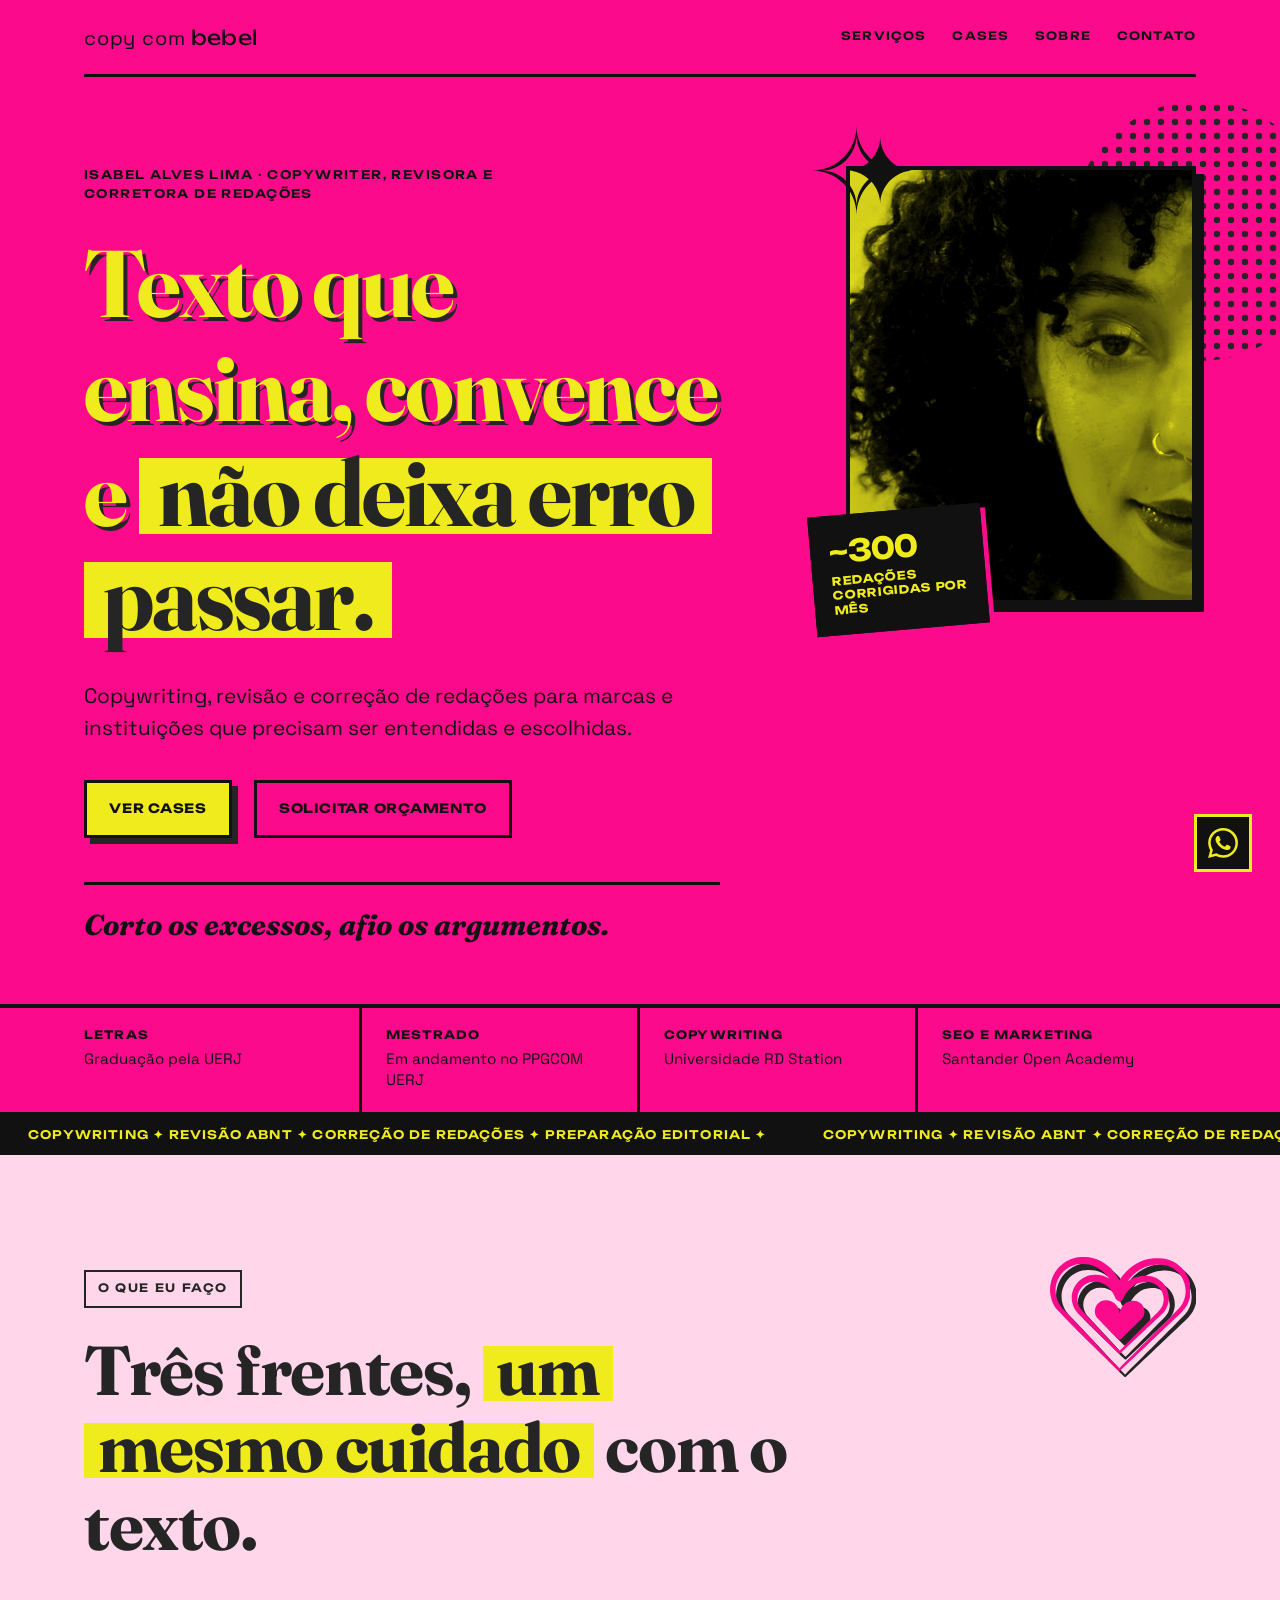
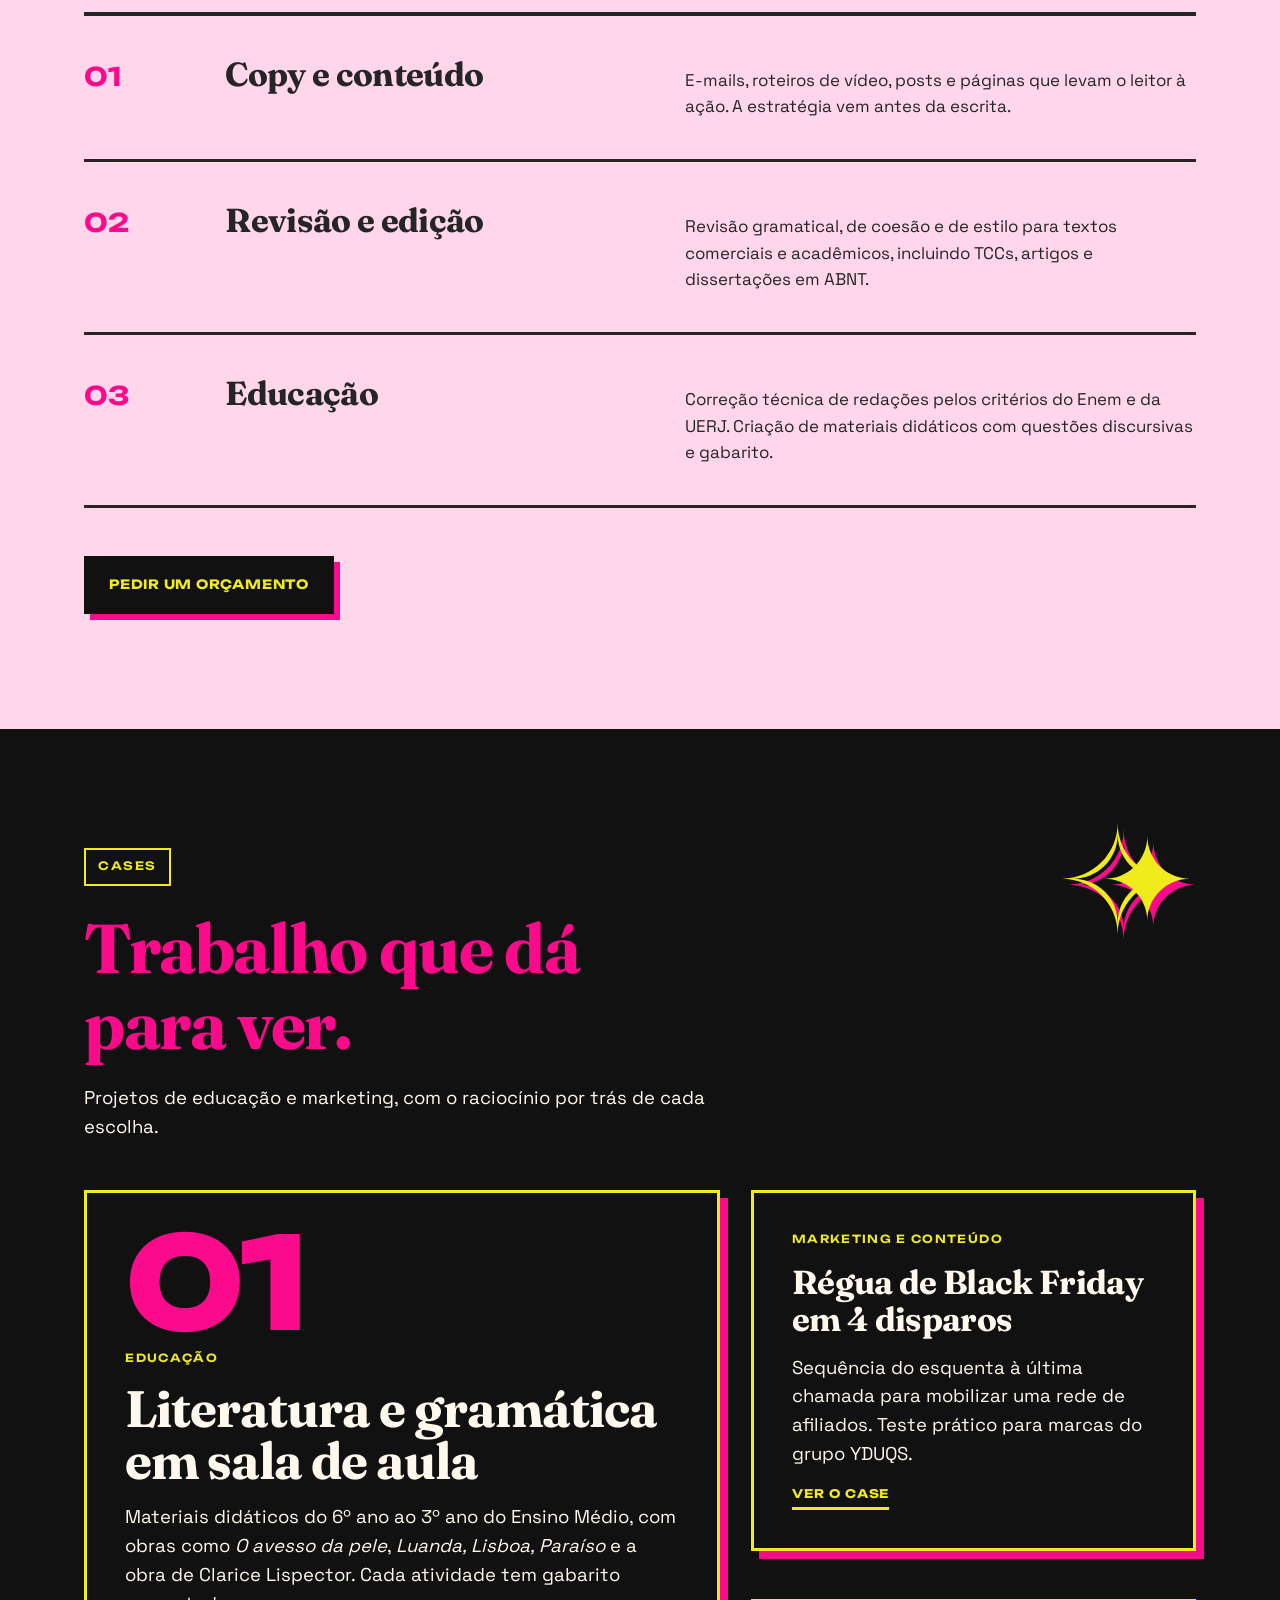
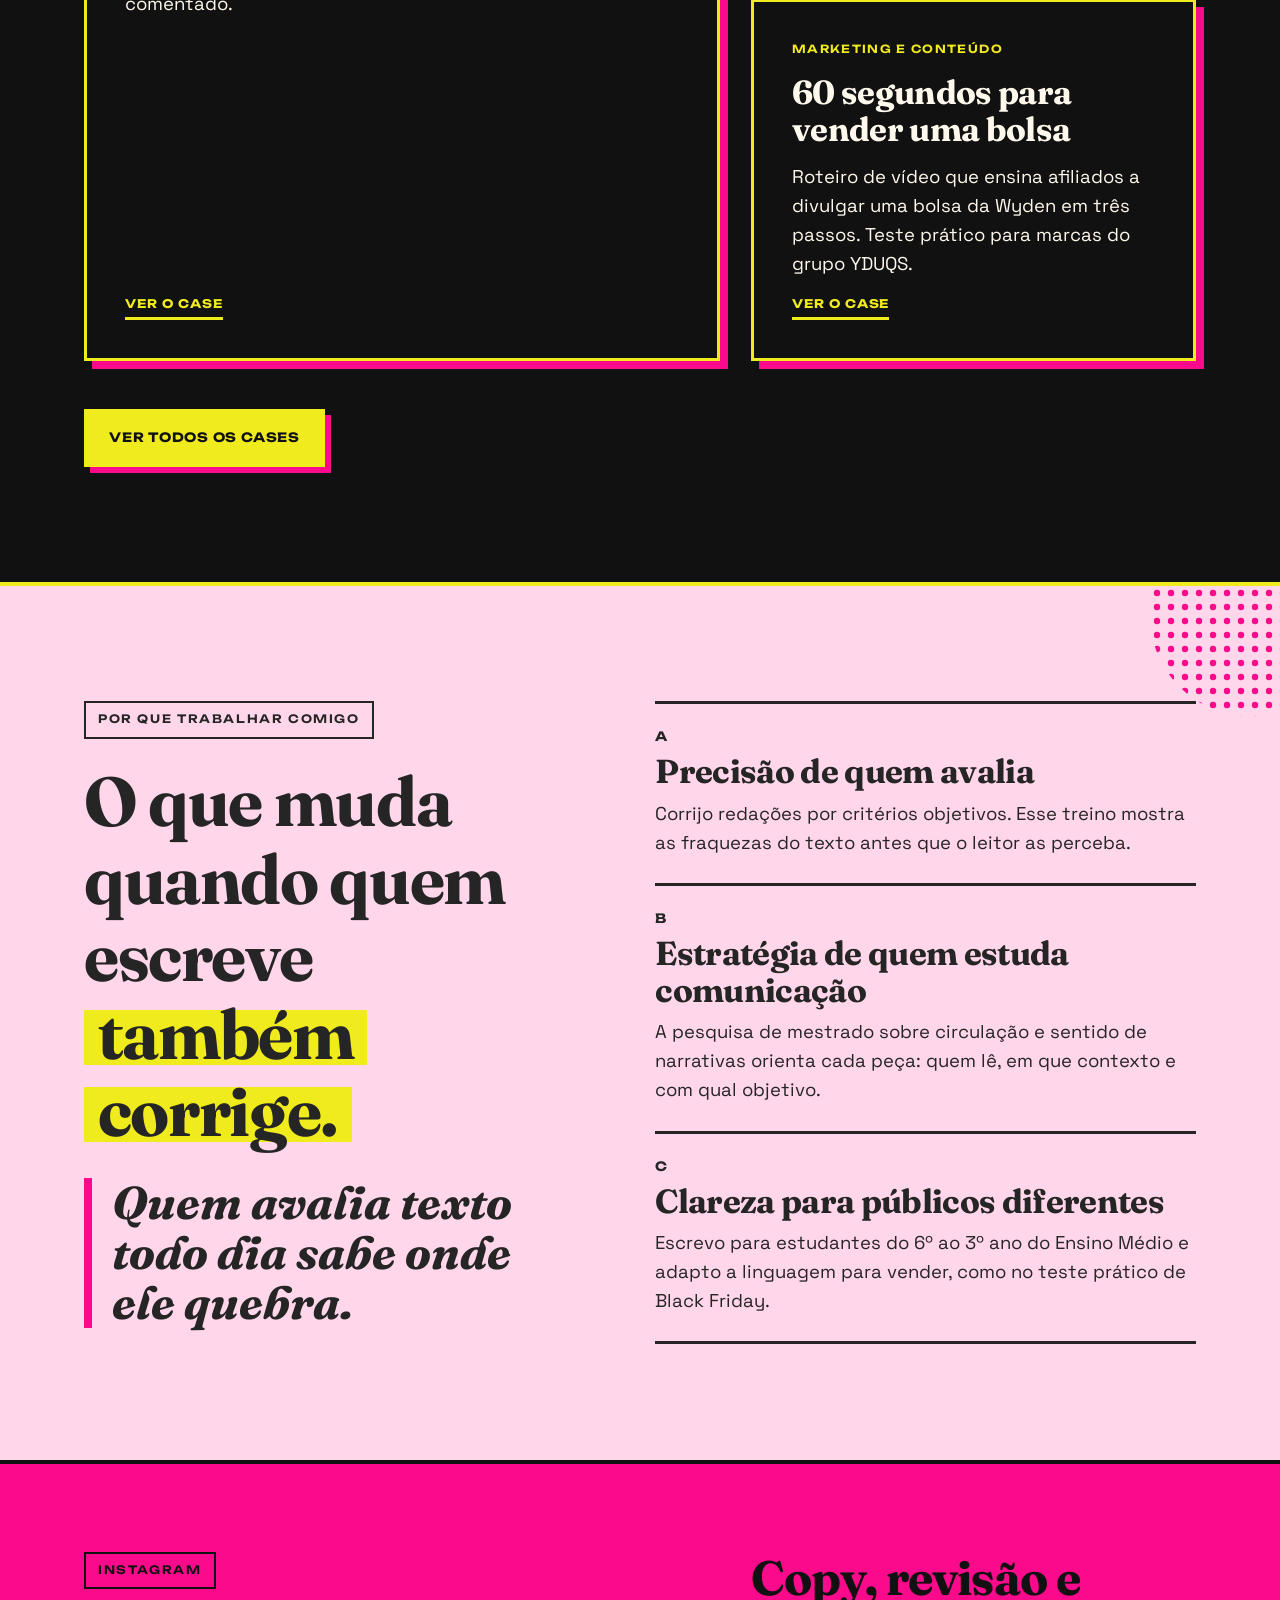
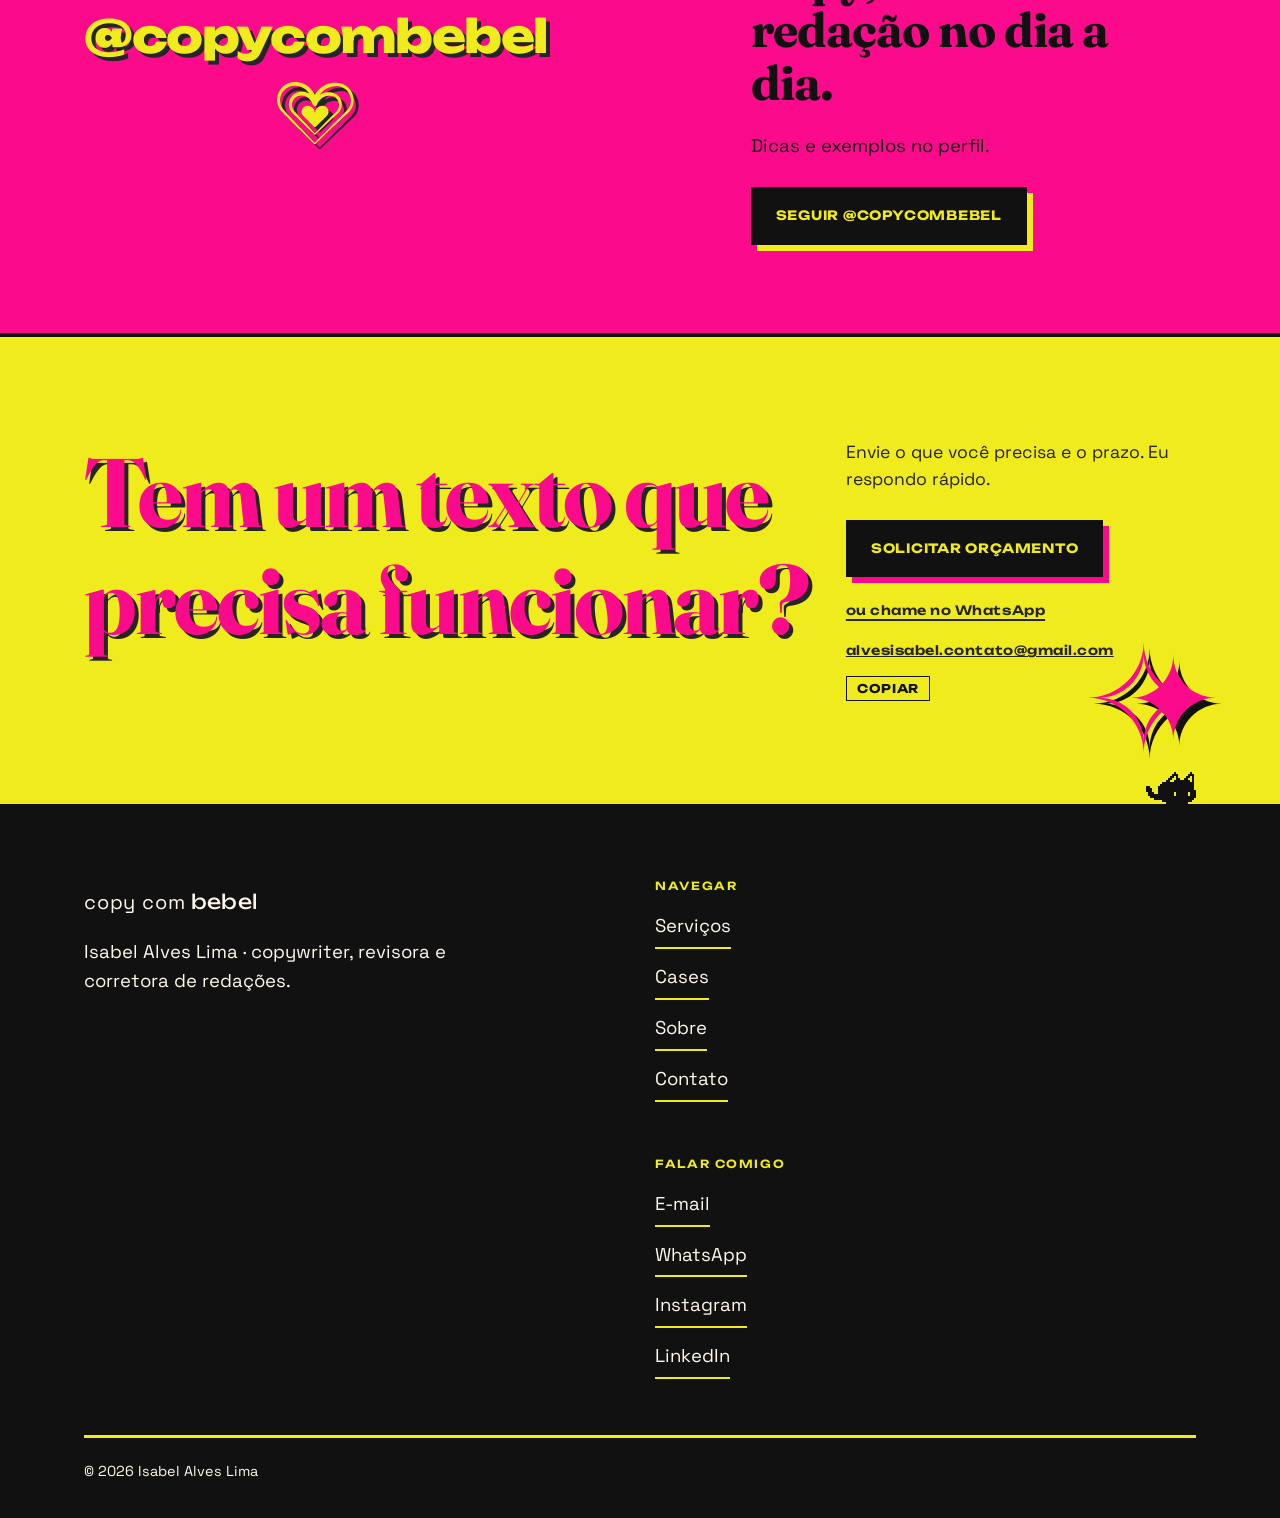
==== commit 93389e7e: "Add files via upload" ====
--- a/index.html
+++ b/index.html
@@ -10,12 +10,15 @@
 <meta property="og:description" content="Copywriting, revisão de textos e correção de redações (Enem e UERJ) para marcas e instituições. Portfólio de Isabel Alves Lima, a Bebel.">
 <meta property="og:type" content="website">
 <meta property="og:locale" content="pt_BR">
+<meta property="og:image" content="https://copycombebel.com.br/og-cover.png">
+<meta property="og:image:width" content="1200">
+<meta property="og:image:height" content="630">
+<meta name="twitter:card" content="summary_large_image">
 <meta name="theme-color" content="#FB0A8C">
 
 <link rel="icon" type="image/svg+xml" href="/favicon.svg">
 <link rel="icon" type="image/png" sizes="32x32" href="/favicon-32.png">
 <link rel="apple-touch-icon" href="/apple-touch-icon.png">
-<meta name="theme-color" content="#FB0A8C">
 <link rel="preconnect" href="https://fonts.googleapis.com">
 <link rel="preconnect" href="https://fonts.gstatic.com" crossorigin>
 <link href="https://fonts.googleapis.com/css2?family=Fraunces:ital,opsz,wght@0,9..144,600..800;1,9..144,600..800&family=Space+Grotesk:wght@300..700&family=Unbounded:wght@300..800&display=swap" rel="stylesheet">
@@ -80,7 +83,7 @@
 
 
 <div class="faixa" aria-hidden="true">
-  <div class="faixa__trilho"><div class="faixa__grupo"><span>Corto os excessos, afio os argumentos. ✦</span><span>Corto os excessos, afio os argumentos. ✦</span><span>Corto os excessos, afio os argumentos. ✦</span><span>Corto os excessos, afio os argumentos. ✦</span><span>Corto os excessos, afio os argumentos. ✦</span></div><div class="faixa__grupo"><span>Corto os excessos, afio os argumentos. ✦</span><span>Corto os excessos, afio os argumentos. ✦</span><span>Corto os excessos, afio os argumentos. ✦</span><span>Corto os excessos, afio os argumentos. ✦</span><span>Corto os excessos, afio os argumentos. ✦</span></div></div>
+  <div class="faixa__trilho"><div class="faixa__grupo"><span>COPYWRITING ✦ REVISÃO ABNT ✦ CORREÇÃO DE REDAÇÕES ✦ PREPARAÇÃO EDITORIAL ✦</span><span>COPYWRITING ✦ REVISÃO ABNT ✦ CORREÇÃO DE REDAÇÕES ✦ PREPARAÇÃO EDITORIAL ✦</span><span>COPYWRITING ✦ REVISÃO ABNT ✦ CORREÇÃO DE REDAÇÕES ✦ PREPARAÇÃO EDITORIAL ✦</span><span>COPYWRITING ✦ REVISÃO ABNT ✦ CORREÇÃO DE REDAÇÕES ✦ PREPARAÇÃO EDITORIAL ✦</span><span>COPYWRITING ✦ REVISÃO ABNT ✦ CORREÇÃO DE REDAÇÕES ✦ PREPARAÇÃO EDITORIAL ✦</span></div><div class="faixa__grupo"><span>COPYWRITING ✦ REVISÃO ABNT ✦ CORREÇÃO DE REDAÇÕES ✦ PREPARAÇÃO EDITORIAL ✦</span><span>COPYWRITING ✦ REVISÃO ABNT ✦ CORREÇÃO DE REDAÇÕES ✦ PREPARAÇÃO EDITORIAL ✦</span><span>COPYWRITING ✦ REVISÃO ABNT ✦ CORREÇÃO DE REDAÇÕES ✦ PREPARAÇÃO EDITORIAL ✦</span><span>COPYWRITING ✦ REVISÃO ABNT ✦ CORREÇÃO DE REDAÇÕES ✦ PREPARAÇÃO EDITORIAL ✦</span><span>COPYWRITING ✦ REVISÃO ABNT ✦ CORREÇÃO DE REDAÇÕES ✦ PREPARAÇÃO EDITORIAL ✦</span></div></div>
 </div>
 
 <!-- =============== 2 · SERVIÇOS · Seção Suave =============== -->
@@ -197,7 +200,7 @@
     <div class="dir">
       <h2 class="display" id="t-insta">Copy, revisão e redação no dia a dia.</h2>
       <p>Dicas e exemplos no perfil.</p>
-      <a class="btn btn--preto" href="https://instagram.com/copycombebel" rel="noopener">Seguir @copycombebel</a>
+      <a class="btn btn--preto" href="https://instagram.com/copycombebel" target="_blank" rel="noopener noreferrer">Seguir @copycombebel</a>
     </div>
   </div>
 </section>
@@ -246,8 +249,8 @@
       <ul>
         <li><a href="mailto:alvesisabel.contato@gmail.com">E-mail</a></li>
         <li><a href="https://wa.me/5521978802678?text=Oi%20Bebel!%20Vim%20pelo%20site%20e%20queria%20conversar%20sobre%20um%20projeto." target="_blank" rel="noopener noreferrer">WhatsApp</a></li>
-        <li><a href="https://instagram.com/copycombebel" rel="noopener">Instagram</a></li>
-        <li><a href="https://www.linkedin.com/in/isabel-alves-lima/" rel="noopener">LinkedIn</a></li>
+        <li><a href="https://instagram.com/copycombebel" target="_blank" rel="noopener noreferrer">Instagram</a></li>
+        <li><a href="https://www.linkedin.com/in/isabel-alves-lima/" target="_blank" rel="noopener noreferrer">LinkedIn</a></li>
       </ul>
     </div>
     <p class="fim">© 2026 Isabel Alves Lima</p>
--- a/style.css
+++ b/style.css
@@ -668,7 +668,7 @@
 .rodape{overflow:visible}
 .gato{
   position:absolute;z-index:2;top:0;
-  right:max(var(--pad),calc((100vw - var(--max)) / 2 + var(--pad)));
+  right:max(84px,calc((100vw - var(--max)) / 2 + var(--pad)));
   width:50px;height:auto;image-rendering:pixelated;
   transform:translateY(calc(-100% - 4px));
 }
